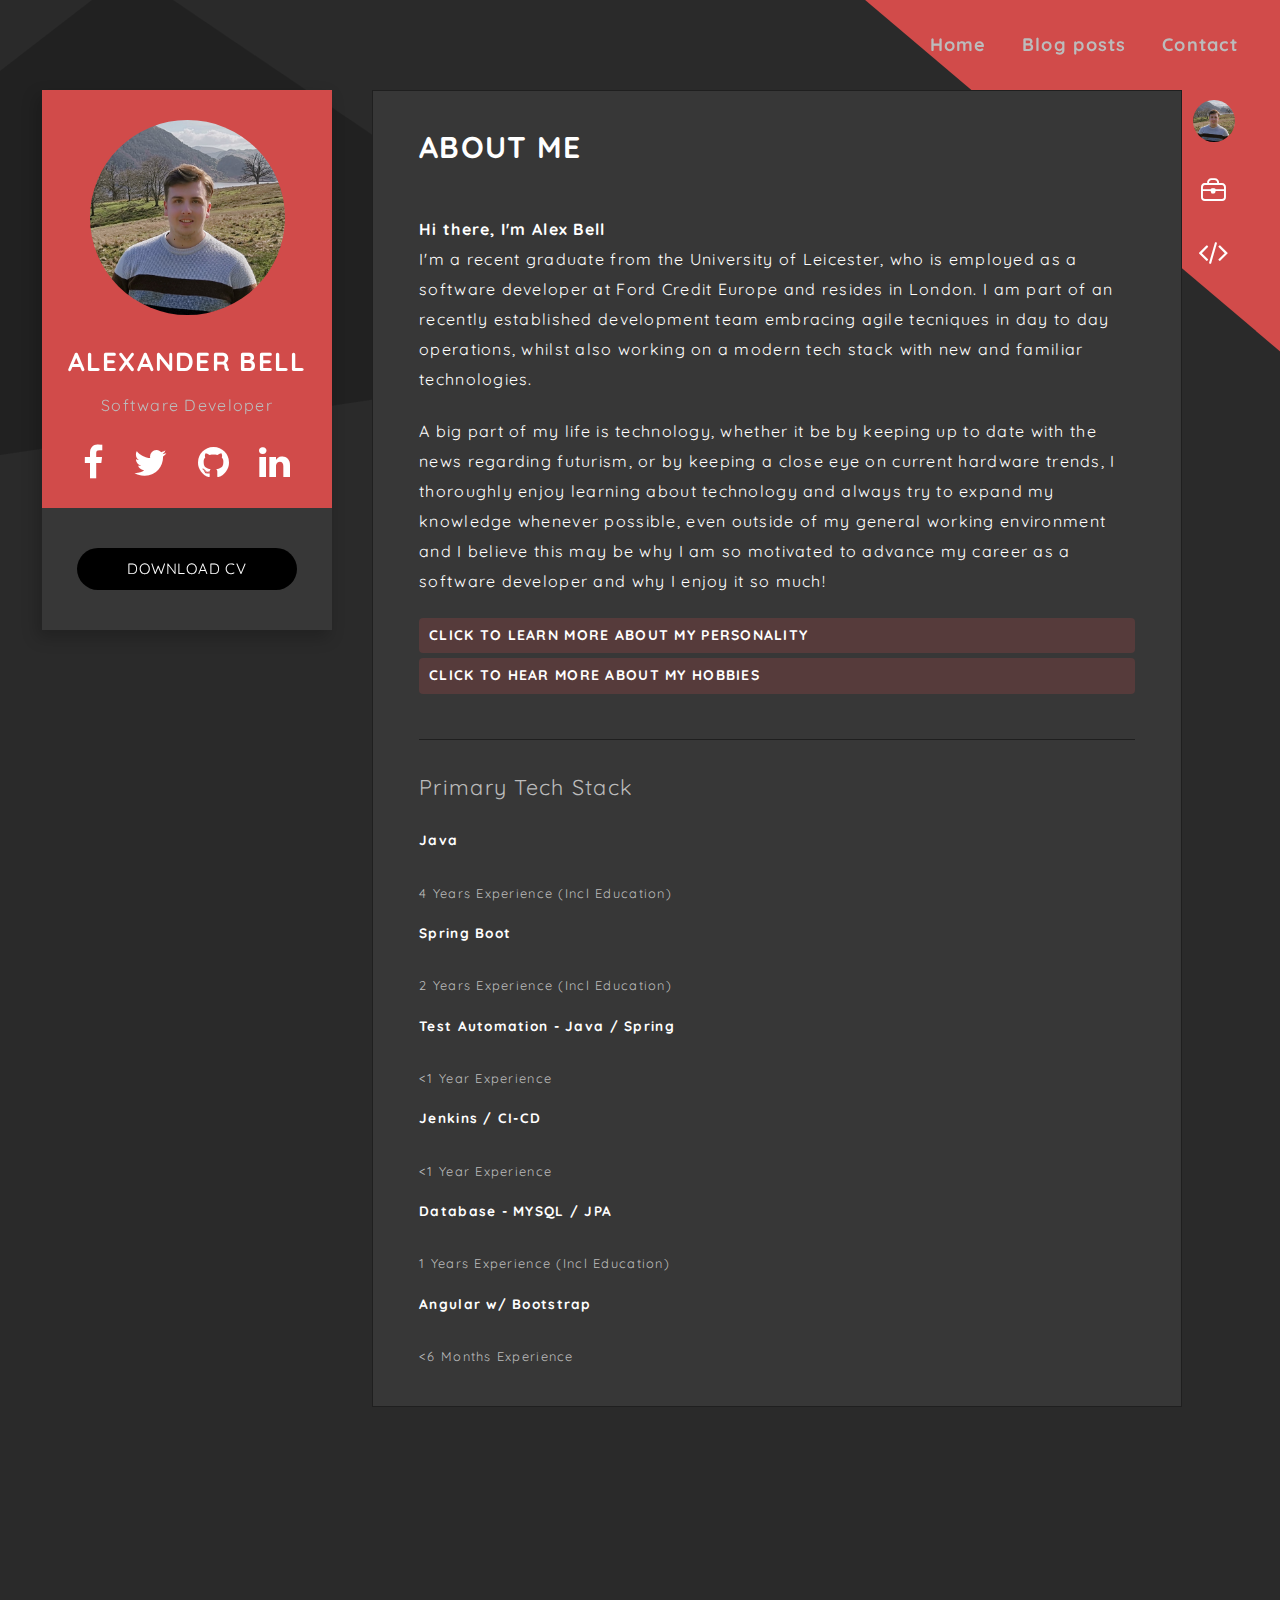
==== index.html @ cc4b026c "Initial" ====
<!DOCTYPE html>
<html lang="en" class="crt crt-side-box-on crt-nav-on crt-nav-type2 crt-main-nav-on crt-sidebar-on crt-layers-1">
<head>
    <meta charset="utf-8">
    <meta http-equiv="X-UA-Compatible" content="IE=edge">
    <meta name="viewport" content="width=device-width, initial-scale=1">

    <title>Alexander Bell Dev</title>
    <meta name="description" content="">

    <link rel="apple-touch-icon" href="apple-touch-icon.png">
    <link rel="shortcut icon" href="favicon.ico">

    <!-- Google Fonts -->
    <link href="https://fonts.googleapis.com/css?family=Pacifico" rel="stylesheet">
    <link href="https://fonts.googleapis.com/css?family=Quicksand:400,700" rel="stylesheet">

    <!-- Icon Fonts -->
    <link href="assets/fonts/icomoon/style.css" rel="stylesheet">

    <!-- Styles -->
    <link href="assets/css/plugins.min.css" rel="stylesheet">
    <link href="assets/css/style.min.css" rel="stylesheet">

    <!-- Modernizer -->
    <script type="text/javascript" src="assets/js/vendor/modernizr-3.3.1.min.js"></script>
</head>

<body class="">
<div class="crt-wrapper">
<header id="crt-header">
    <div class="crt-head-inner crt-container">
        <div class="crt-container-sm">
            <div class="crt-head-row">
                <div id="crt-head-col1" class="crt-head-col text-left">
                    <a id="crt-logo" class="crt-logo" href="index.html">
                   
                    </a>
                </div>

                <div id="crt-head-col2" class="crt-head-col text-right">
                    <div class="crt-nav-container crt-container hidden-sm hidden-xs">
                        <nav id="crt-main-nav">

                            <ul class="clear-list">
                                <li><a href="index.html">Home</a></li>
								   <li><a href="https://dev.to/alexanderbelldev">Blog posts</a></li>
                                <li><a href="contact.html">Contact</a></li>
                            </ul>
                        </nav>
                    </div>
                </div>

            
            </div>
        </div>
        <!-- .crt-head-inner -->
    </div>

    <nav id="crt-nav-sm" class="crt-nav hidden-lg hidden-md">
		<ul class="clear-list">
			<li>
				<a href="index.html#about" data-tooltip="Home"><img class="avatar avatar-42"
																src="assets/images/uploads/avatar/avatar-42x42.png"
																srcset="assets/images/uploads/avatar/avatar-84x84-2x.png 2x"
																alt=""></a>
			</li>
			<li>
				<a href="index.html#experience" data-tooltip="Experience">
					<span class="crt-icon crt-icon-experience"></span>
				</a>
			</li>
			<li>
				<a href="index.html#portfolio" data-tooltip="Portfolio">
					<span class="crt-icon crt-icon-portfolio"></span>
				</a>
			</li>
			<li>
				<a href="index.html#references" data-tooltip="References">
					<span class="crt-icon crt-icon-references"></span>
				</a>
			</li>
			<li>
				<a href="index.html#contact" data-tooltip="Contact">
					<span class="crt-icon crt-icon-contact"></span>
				</a>
			</li>
			<li>
				<a href="category.html" data-tooltip="Blog">
					<span class="crt-icon crt-icon-blog"></span>
				</a>
			</li>
		</ul>
    </nav>
    <!-- #crt-nav-sm -->
</header>
<!-- #crt-header -->

<div id="crt-container" class="crt-container">
<div id="crt-side-box-wrap" class="crt-sticky">
    <div id="crt-side-box">

        <div class="crt-side-box-item">

            <div class="crt-card bg-primary text-center">
                <div class="crt-card-avatar">
                    <img class="avatar avatar-195" src="assets/images/uploads/avatar/alex.jpg"
                         srcset="assets/images/uploads/avatar/avatar-390x390-2x.png 2x" width="150" height="150" alt="">
                </div>
                <div class="crt-card-info">
                    <h2 class="text-upper">Alexander Bell</h2>

                    <p class="text-muted">Software Developer</p>
                    <ul class="crt-social clear-list">
                        <li><a href="https://www.facebook.com/alex.bell.1466"><span class="crt-icon crt-icon-facebook"></span></a></li>
                        <li><a href="https://twitter.com/AlexBellDev"><span class="crt-icon crt-icon-twitter"></span></a></li>
                        <li><a href="https://github.com/AlexanderBellDev"><span class="crt-icon crt-icon-github"></span></a></li>
                        <li><a href="https://www.linkedin.com/in/alexanderbell1997/"><span class="crt-icon crt-icon-linkedin"></span></a></li>
                    </ul>
                </div>
            </div>
            <div class="crt-side-box-btn">
                <a class="btn btn-default btn-lg btn-block btn-thin btn-upper" href="#">Download CV</a>
            </div>
        </div>
        <!-- .crt-side-box-item -->

    </div>
    <!-- #crt-side-box -->
</div>
<!-- #crt-side-box-wrap -->
<div id="crt-nav-wrap" class="hidden-sm hidden-xs">
    <div id="crt-nav-inner">
        <div class="crt-nav-cont">
            <div id="crt-nav-scroll">
                <nav id="crt-nav" class="crt-nav">
                    <ul class="clear-list">
                        <li>
                            <a href="index.html" data-tooltip="Home"><img class="avatar avatar-42"
                                                                            src="assets/images/uploads/avatar/alex.jpg"
                                                                            srcset="assets/images/uploads/avatar/avatar-84x84-2x.png 2x"
                                                                            alt=""></a>
                        </li>
                        <li>
                            <a href="index.html#experience" data-tooltip="Experience">
								<span class="crt-icon crt-icon-experience"></span>
							</a>
                        </li>
                        <li>
                            <a href="index.html#Technologies" data-tooltip="Technologies">
								<span class="crt-icon crt-icon-code"></span>
							</a>
                        </li>
                     
                    </ul>
                </nav>
            </div>

            <div id="crt-nav-tools" class="hidden">
                <span class="crt-icon crt-icon-dots-three-horizontal"></span>

                <button id="crt-nav-arrow" class="clear-btn">
                    <span class="crt-icon crt-icon-chevron-thin-down"></span>
                </button>
            </div>
        </div>
        <div class="crt-nav-btm"></div>
    </div>
</div>
<!-- .crt-nav-wrap -->

<div class="crt-container-sm">
		<div id="about" class="crt-paper-layers crt-animate">
            <div class="crt-paper clearfix">
                <div class="crt-paper-cont paper-padd clear-mrg">

                    <section class="section brd-btm padd-box">
                        <div class="row">
                            <div class="col-sm-12">
                                <h2 class="title-lg text-upper">About Me</h2>

                                <div class="text-box">
                                    <p><b>Hi there, I'm Alex Bell</b><br>
                                       I'm a recent graduate from the University of Leicester, who is employed as a software developer at Ford Credit Europe and resides in London. I am part of an recently established development team embracing agile tecniques in day to day operations, whilst also working on a modern tech stack with new and familiar technologies.</p>
									<p>A big part of my life is technology, whether it be by keeping up to date with the news regarding futurism, or by keeping a close eye on current hardware trends, I thoroughly enjoy learning about technology and always try to expand my knowledge whenever possible, even outside of my general working environment and I believe this may be why I am so motivated to advance my career as a software developer and why I enjoy it so much!</b></p>
							
							<ul class="accordion">
    <li>
        <h3 class="accordion-header">Click to learn more about my personality</h3>
        <div class="accordion-content">
          <p>Personality wise, I have been described as confident and well-spoken within interviews I have undertaken. I am also very hard working and tend to work well under pressure. I have no problem either working alone or with a group as I can be independent however I can also be a key member in a group situation as I am able to lead or follow and work collaboratively to arrive at the best solution which delivers the most value.</p>
        </div>
    </li>
								    <li>
        <h3 class="accordion-header">Click to hear more about my hobbies</h3>
        <div class="accordion-content">
			<p>Within my general day to day life I have a few hobbies that I have undertaken and particularly enjoyed these include both joining my universities rowing squad and the tae kwon do club. I am also an active person who goes to the gym regularly and enjoys being outdoors and trying new sports and activities such as kayaking which I tried out on the fjords of norway and found to be great fun!</p> 
			In addition to technology I am also captivated by travelling and exploring some unique and interesting countries. I have luckily been fortunate enough to explore some countries that greatly interest me such as Norway and Australia and have also visited a wide range of different countries such as South Africa. By travelling and exploring these fantastic locations around the globe I believe my cultural appreciation has improved and that I am now very open to visiting new locations and meeting with new people as my confidence has improved greatly.</div>
    </li>
</ul>

                                </div>
                            </div>
                        </div>
                        <!-- .row -->

                        <div class="row">
                            <div class="col-sm-9">
                                <!--div class="crt-share-box clearfix">
                                    <button id="btn-share" class="btn btn-share btn-upper"><span
                                            class="crt-icon crt-icon-share-alt"></span>Share
                                    </button>
                                    <script type="text/javascript"
                                            src="//s7.addthis.com/js/300/addthis_widget.js#pubid=ra-5821a6c28931dc81"></script>
                                    <div class="addthis_inline_share_toolbox"></div>
                                </div>
                                <!-- .crt-share -->
                            </div>
                            <div class="col-sm-3 text-right">
                              
                            </div>
                        </div>
                        <!-- .row -->
                    </section>
                    <!-- .section -->

                    <section class="section padd-box">
                        <div class="row"> <!-- .col-sm-6 -->

                            <div class="col-sm-6 clear-mrg">
                              <h2 class="title-thin text-muted">Primary Tech Stack</h2>
                              <div class="progress-bullets crt-animate" role="progressbar" aria-valuenow="10" aria-valuemin="0"
                                     aria-valuemax="10">
                                    <strong class="progress-title">Java</strong>
                        <span class="progress-bar">
                            <span class="bullet fill"></span>
                            <span class="bullet fill"></span>
                            <span class="bullet fill"></span>
                            <span class="bullet fill"></span>
                            <span class="bullet fill"></span>
                            <span class="bullet fill"></span>
                            <span class="bullet fill"></span>
                            <span class="bullet"></span>
                            <span class="bullet"></span>
                            <span class="bullet"></span>
                        </span>
                                     <br>
                                    <span class="progress-text text-muted">4 Years Experience (Incl Education)</span>
                                </div>
								
								 <div class="progress-bullets crt-animate" role="progressbar" aria-valuenow="10" aria-valuemin="0"
                                     aria-valuemax="10">
                                    <strong class="progress-title">Spring Boot</strong>
                        <span class="progress-bar">
                            <span class="bullet fill"></span>
                            <span class="bullet fill"></span>
                            <span class="bullet fill"></span>
                            <span class="bullet fill"></span>
                            <span class="bullet fill"></span>
                            <span class="bullet fill"></span>
                            <span class="bullet fill"></span>
                            <span class="bullet"></span>
                            <span class="bullet"></span>
                            <span class="bullet"></span>
                        </span>
                                  <br>
                                    <span class="progress-text text-muted">2 Years Experience (Incl Education)</span>
                                </div>
						         <div class="progress-bullets crt-animate" role="progressbar" aria-valuenow="10" aria-valuemin="0"
                                     aria-valuemax="10">
                                    <strong class="progress-title">Test Automation - Java / Spring</strong>
                        <span class="progress-bar">
                            <span class="bullet fill"></span>
                            <span class="bullet fill"></span>
                            <span class="bullet fill"></span>
                            <span class="bullet fill"></span>
                            <span class="bullet fill"></span>
                             <span class="bullet"></span>
                            <span class="bullet"></span>
                             <span class="bullet"></span>
                            <span class="bullet"></span>
                            <span class="bullet"></span>
                        </span><br>
                                    <span class="progress-text text-muted"><1 Year Experience</span>
                                </div>
 

                                <div class="progress-bullets crt-animate" role="progressbar" aria-valuenow="7" aria-valuemin="0"
                                     aria-valuemax="10">
                                    <strong class="progress-title">Jenkins / CI-CD</strong>
                        <span class="progress-bar">
                            <span class="bullet fill"></span>
                            <span class="bullet fill"></span>
                            <span class="bullet fill"></span>
                            <span class="bullet fill"></span>
                            <span class="bullet fill"></span>
                            <span class="bullet"></span>
                            <span class="bullet"></span>
                            <span class="bullet"></span>
                            <span class="bullet"></span>
                            <span class="bullet"></span>
                        </span>
                                    <br>
                                    <span class="progress-text text-muted"><1 Year Experience</span>
                                </div>
								
								 <div class="progress-bullets crt-animate" role="progressbar" aria-valuenow="7" aria-valuemin="0"
                                     aria-valuemax="10">
                                    <strong class="progress-title">Database - MYSQL / JPA</strong>
                        <span class="progress-bar">
                            <span class="bullet fill"></span>
                            <span class="bullet fill"></span>
                            <span class="bullet fill"></span>
                            <span class="bullet fill"></span>
                            <span class="bullet"></span>
                            <span class="bullet"></span>
                            <span class="bullet"></span>
                            <span class="bullet"></span>
                            <span class="bullet"></span>
                            <span class="bullet"></span>
                        </span>
                                   <br>
                                    <span class="progress-text text-muted">1 Years Experience (Incl Education)</span>
                                </div>
								
									 <div class="progress-bullets crt-animate" role="progressbar" aria-valuenow="7" aria-valuemin="0"
                                     aria-valuemax="10">
                                    <strong class="progress-title">Angular w/ Bootstrap</strong>
                        <span class="progress-bar">
                            <span class="bullet fill"></span>
                            <span class="bullet fill"></span>
                            <span class="bullet"></span>
                            <span class="bullet"></span>
                            <span class="bullet"></span>
                            <span class="bullet"></span>
                            <span class="bullet"></span>
                            <span class="bullet"></span>
                            <span class="bullet"></span>
                            <span class="bullet"></span>
                        </span>  <br>
                                    <span class="progress-text text-muted"><6 Months Experience</span>
                                </div>
								
                            </div>
                            <!-- .col-sm-6 -->
                        </div>
                        <!-- .row -->
                    </section>
                    <!-- .section -->

                </div>
                <!-- .crt-paper-cont -->
            </div>
            <!-- .crt-paper -->
        </div>
        <!-- .crt-paper-layers -->

        <div id="experience" class="crt-paper-layers crt-animate">
            <div class="crt-paper clearfix">
                <div class="crt-paper-cont paper-padd clear-mrg">

                    <section class="section padd-box">
                      <h2 class="title-lg text-upper">experience</h2>
                      <div class="education">

                            <div class="education-box">
                              <time class="education-date" datetime="2014-01T2016-03"> Sep <strong class="text-upper">2018</strong> - Current </time>
                              <h3>Software Developer</h3>
                                <div class="education-logo">
                                    <img src="assets/images/uploads/experience/ford-logo1.png" width="140px"alt="">
                                </div>
                                <span class="education-company">Ford Credit Europe</span>
                                <p>Your brand is the core of your marketing,
                                    the central theme around your products and services.
                                    Your brand is not your Logo or your Company Name
                                </p>
                            </div>
                            <!-- .education-box -->

                            <div class="education-box">
                              <time class="education-date" datetime="2014-01T2016-03"> Sep <strong class="text-upper">2015</strong> - Jun <strong>2018</strong> </time>
                              <h3>Computing BSc</h3>
                              <div class="education-logo">
                                    <img src="assets/images/uploads/experience/university-leicester.png" width="50px" alt="">
                                </div>
                              <span class="education-company">University of Leicester</span>
                              <p>
                                 High Second Class Degree w/ First Class Disertation.
                              </p>
								
								<ul class="accordion">
									
    <li>
        <h3 class="accordion-header">Click to see notable university grades</h3>
        <div class="accordion-content"><ul class="styled-ul">
				<h2>Year 1:</h2>
    <li> CO1008 Requirements Engineering and Professional Practice - 71% </li>
			   <li> CO1097 Internet Computing - 70% </li>
			 <li> CO1098 Information Management - 92% </li>
				<h2>Year 2:</h2>
			 <li> CO2001 User Interfaces and HCI - 67% </li>
				 <li> CO2002 Financial & Business Computing - 71% </li>
				 <li> CO2012 Software Project Management % Professionalism - 65% </li>
				 <li> CO2015 Software Engineering Project - 84% </li>
				 <li> CO2017 Operating Systems, Networks and Distributed Systems - 75% </li>
				<h2>Year 3:</h2>
				 <li> CO3016 Computing Project (Dissertation) - 72% </li>
			 <li> CO3093 Big Data & Predictive Analysis - 62% </li>
			 <li> CO3098 Web Technologies - 76% </li>
			 <li> CO3105 Advanced C++ Programming - 60% </li>
			
</ul></div>
    </li>
								
</ul>
								
                            </div>
                            <!-- .education-box -->                            <!-- .education-box -->

                        </div>
                        <!-- .education -->
                    </section>
                    <!-- .section -->

                </div>
                <!-- .crt-paper-cont -->
            </div>
            <!-- .crt-paper -->
        </div>
        <!-- .crt-paper-layers -->

        <!-- .crt-paper-layers -->

        <div id="Technologies" class="crt-paper-layers crt-animate">
            <div class="crt-paper clearfix">
              <div class="crt-paper-cont paper-padd clear-mrg">

            <section class="section brd-btm padd-box">
                            <h2 class="title-lg text-upper">Technologies Explained</h2>
					<h3>Introduction</h3>
					<p>My journey into the dark arts of computing started at a young age when I discovered computers and their vast capabilities. I was hooked and progressed through various languages and operating systems as I progressed through school and sixth form using home and school computers until the present day where I program competently on Linux and Microsoft Windows and have dabbled with Android and various new frameworks as they have appeared throughout the years.</p>
                  </section>
				  
				         <section class="section brd-btm padd-box">
				           <h3>Java / Spring </h3>
				           <p>Java is my language of preference and I have several years of experience especially the last 2 at university where I used Java in many projects and became comfortable with many of its advanced features such as multithreading and concurrency, networking using Java sockets and GUI using JavaFX.

I have also become adept at the Spring MVC framework and have used it for Java based web applications particularly during my Year 2 group programming project. Here we created an app to allow creators to publish their online learning courses for customers to review buy and consume (Think Udemy). Where Spring security and Hibernate (Database management) were salient features which helped speed up the development process while proving a solid development model for user collaboration.</p>

                  </section>
				    <section class="section brd-btm padd-box">
					<h3>Database / ORM</h3>
					<p>A Level computing introduced me to relational databases and I am adept at SQL and can use MySQL to manipulate databases and perform complicated queries to extract data sets. I have recently been using a ORM variant with hibernate which has allowed me to use Java objects (POJO) to manipulate SQL databases with no direct SQL commands being needed.</p>

                  </section>
				  
				  <section class="section brd-btm padd-box">
					<h3>Jenkins / CI</h3>
					<p>Placeholder.</p>

                  </section>
				  
				  		  <section class="section brd-btm padd-box">
					<h3>Test Automation</h3>
					<p>Placeholder</p>

                  </section>
				  
				  	    <section class="section brd-btm padd-box">
					<h3>Other</h3>
					<p>I am currently improving my C++ skills in advance of a module in my final year at university which requires an advanced understanding of the language. I feel I am progressing well and find the similarities with Java helpful. I have written several apps to practice various aspects of the language such as object-oriented design and networking.
<br>
						<br>
My skills are not limited to the “backroom” of computing. I also enjoy the “customer facing” aspects and use HTML 5 with CSS. I have built a lot of web pages to facilitate back-end systems and am currently learning bootstrap for device responsive formatting of web pages, which is vital for modern applications as personal devices take over from desktop and laptop access to the Internet.
<br>
						<br>
Visual Basic.Net (VB.Net) is another of my core competencies. It was my primary programming language at A Level and I was involved in a substantial project to make a remote server monitoring system using VB and PHP of which I was awarded a high grade and it was a great entry path to university programming.
<br>
						<br>
I am also interested in many aspects of computer use from “Big Data” and its statistical analysis for use in artificial intelligence (AI) systems (I shall be studying a module to learn about this next year); to real-time control; robotics; pattern recognition algorithms; intuitive user interfaces; etc. I also keep up with developments regarding this such as via reading futurism.com daily.</p>

                  </section>
                  <!-- .section -->

                <!-- .section -->

                </div>
                <!-- .crt-paper-cont -->
            </div>
            <!-- .crt-paper -->
        </div>
        <!-- .crt-paper-layers -->

   
            <!-- .crt-paper -->
        </div>
        <!-- .crt-paper-layers -->

</div>
<!-- .crt-container-sm -->
</div>
<!-- .crt-container -->

<div id="crt-sidebar">
    <button id="crt-sidebar-close" class="btn btn-icon btn-light btn-shade">
        <span class="crt-icon crt-icon-close"></span>
    </button>

    
    <!-- #crt-sidebar-inner -->
</div>
<!-- #crt-sidebar -->
<footer id="crt-footer" class="crt-container-lg">
    <div class="crt-container">
        <div class="crt-container-sm clear-mrg text-center">
          <p>&nbsp;</p>
        </div>
    </div>
    <!-- .crt-container -->
</footer>
<!-- #crt-footer -->

<svg id="crt-bg-shape-1" class="hidden-sm hidden-xs" height="519" width="758">
    <polygon class="pol" points="0,455,693,352,173,0,92,0,0,71"/>
</svg>

<svg id="crt-bg-shape-2" class="hidden-sm hidden-xs" height="536" width="633">
    <polygon points="0,0,633,0,633,536"/>
</svg>
</div>
<!-- .crt-wrapper -->

<!-- Scripts -->
<script type="text/javascript" src="https://ajax.googleapis.com/ajax/libs/jquery/1.12.4/jquery.min.js"></script>
<script>window.jQuery || document.write('<script src="assets/js/vendor/jquery-1.12.4.min.js"><\/script>')</script>
<script type="text/javascript" src="https://maps.googleapis.com/maps/api/js"></script>

<script type="text/javascript" src="assets/js/plugins.min.js"></script>
<script type="text/javascript" src="assets/js/theme.min.js"></script>
</body>
</html>
---- assets/fonts/icomoon/style.css ----
@font-face {
  font-family: 'icomoon';
  src:
    url('fonts/icomoon.ttf?8dntj0') format('truetype'),
    url('fonts/icomoon.woff?8dntj0') format('woff'),
    url('fonts/icomoon.svg?8dntj0#icomoon') format('svg');
  font-weight: normal;
  font-style: normal;
}

.crt-icon {
  /* use !important to prevent issues with browser extensions that change fonts */
  font-family: 'icomoon' !important;
  speak: none;
  font-style: normal;
  font-weight: normal;
  font-variant: normal;
  text-transform: none;
  line-height: 1;

  /* Better Font Rendering =========== */
  -webkit-font-smoothing: antialiased;
  -moz-osx-font-smoothing: grayscale;
}

.crt-icon-arrow-flat-left:before {
  content: "\e90d";
}
.crt-icon-arrow-flat-right:before {
  content: "\e90e";
}
.crt-icon-quote:before {
  content: "\e90a";
}
.crt-icon-side-bar-icon:before {
  content: "\e900";
}
.crt-icon-references:before {
  content: "\e901";
}
.crt-icon-portfolio:before {
  content: "\e902";
}
.crt-icon-experience:before {
  content: "\e903";
}
.crt-icon-contact:before {
  content: "\e904";
}
.crt-icon-blog:before {
  content: "\e905";
}
.crt-icon-arrow-page-up:before {
  content: "\e906";
}
.crt-icon-about:before {
  content: "\e907";
}
.crt-icon-chevron-thin-right:before {
  content: "\e90b";
}
.crt-icon-chevron-thin-left:before {
  content: "\e90c";
}
.crt-icon-chevron-thin-down:before {
  content: "\e908";
}
.crt-icon-dots-three-horizontal:before {
  content: "\e909";
}
.crt-icon-asterisk:before {
  content: "\f069";
}
.crt-icon-plus:before {
  content: "\f067";
}
.crt-icon-question:before {
  content: "\f128";
}
.crt-icon-minus:before {
  content: "\f068";
}
.crt-icon-glass:before {
  content: "\f000";
}
.crt-icon-music:before {
  content: "\f001";
}
.crt-icon-search:before {
  content: "\f002";
}
.crt-icon-envelope-o:before {
  content: "\f003";
}
.crt-icon-heart:before {
  content: "\f004";
}
.crt-icon-star:before {
  content: "\f005";
}
.crt-icon-star-o:before {
  content: "\f006";
}
.crt-icon-user:before {
  content: "\f007";
}
.crt-icon-film:before {
  content: "\f008";
}
.crt-icon-th-large:before {
  content: "\f009";
}
.crt-icon-th:before {
  content: "\f00a";
}
.crt-icon-th-list:before {
  content: "\f00b";
}
.crt-icon-check:before {
  content: "\f00c";
}
.crt-icon-close:before {
  content: "\f00d";
}
.crt-icon-search-plus:before {
  content: "\f00e";
}
.crt-icon-search-minus:before {
  content: "\f010";
}
.crt-icon-power-off:before {
  content: "\f011";
}
.crt-icon-signal:before {
  content: "\f012";
}
.crt-icon-gear:before {
  content: "\f013";
}
.crt-icon-trash-o:before {
  content: "\f014";
}
.crt-icon-home:before {
  content: "\f015";
}
.crt-icon-file-o:before {
  content: "\f016";
}
.crt-icon-clock-o:before {
  content: "\f017";
}
.crt-icon-road:before {
  content: "\f018";
}
.crt-icon-download:before {
  content: "\f019";
}
.crt-icon-arrow-circle-o-down:before {
  content: "\f01a";
}
.crt-icon-arrow-circle-o-up:before {
  content: "\f01b";
}
.crt-icon-inbox:before {
  content: "\f01c";
}
.crt-icon-play-circle-o:before {
  content: "\f01d";
}
.crt-icon-repeat:before {
  content: "\f01e";
}
.crt-icon-refresh:before {
  content: "\f021";
}
.crt-icon-list-alt:before {
  content: "\f022";
}
.crt-icon-lock:before {
  content: "\f023";
}
.crt-icon-flag:before {
  content: "\f024";
}
.crt-icon-headphones:before {
  content: "\f025";
}
.crt-icon-volume-off:before {
  content: "\f026";
}
.crt-icon-volume-down:before {
  content: "\f027";
}
.crt-icon-volume-up:before {
  content: "\f028";
}
.crt-icon-qrcode:before {
  content: "\f029";
}
.crt-icon-barcode:before {
  content: "\f02a";
}
.crt-icon-tag:before {
  content: "\f02b";
}
.crt-icon-tags:before {
  content: "\f02c";
}
.crt-icon-book:before {
  content: "\f02d";
}
.crt-icon-bookmark:before {
  content: "\f02e";
}
.crt-icon-print:before {
  content: "\f02f";
}
.crt-icon-camera:before {
  content: "\f030";
}
.crt-icon-font:before {
  content: "\f031";
}
.crt-icon-bold:before {
  content: "\f032";
}
.crt-icon-italic:before {
  content: "\f033";
}
.crt-icon-text-height:before {
  content: "\f034";
}
.crt-icon-text-width:before {
  content: "\f035";
}
.crt-icon-align-left:before {
  content: "\f036";
}
.crt-icon-align-center:before {
  content: "\f037";
}
.crt-icon-align-right:before {
  content: "\f038";
}
.crt-icon-align-justify:before {
  content: "\f039";
}
.crt-icon-list:before {
  content: "\f03a";
}
.crt-icon-dedent:before {
  content: "\f03b";
}
.crt-icon-outdent:before {
  content: "\f03b";
}
.crt-icon-indent:before {
  content: "\f03c";
}
.crt-icon-video-camera:before {
  content: "\f03d";
}
.crt-icon-image:before {
  content: "\f03e";
}
.crt-icon-pencil:before {
  content: "\f040";
}
.crt-icon-map-marker:before {
  content: "\f041";
}
.crt-icon-adjust:before {
  content: "\f042";
}
.crt-icon-tint:before {
  content: "\f043";
}
.crt-icon-edit:before {
  content: "\f044";
}
.crt-icon-share-square-o:before {
  content: "\f045";
}
.crt-icon-check-square-o:before {
  content: "\f046";
}
.crt-icon-arrows:before {
  content: "\f047";
}
.crt-icon-step-backward:before {
  content: "\f048";
}
.crt-icon-fast-backward:before {
  content: "\f049";
}
.crt-icon-backward:before {
  content: "\f04a";
}
.crt-icon-play:before {
  content: "\f04b";
}
.crt-icon-pause:before {
  content: "\f04c";
}
.crt-icon-stop:before {
  content: "\f04d";
}
.crt-icon-forward:before {
  content: "\f04e";
}
.crt-icon-fast-forward:before {
  content: "\f050";
}
.crt-icon-step-forward:before {
  content: "\f051";
}
.crt-icon-eject:before {
  content: "\f052";
}
.crt-icon-chevron-left:before {
  content: "\f053";
}
.crt-icon-chevron-right:before {
  content: "\f054";
}
.crt-icon-plus-circle:before {
  content: "\f055";
}
.crt-icon-minus-circle:before {
  content: "\f056";
}
.crt-icon-times-circle:before {
  content: "\f057";
}
.crt-icon-check-circle:before {
  content: "\f058";
}
.crt-icon-question-circle:before {
  content: "\f059";
}
.crt-icon-info-circle:before {
  content: "\f05a";
}
.crt-icon-crosshairs:before {
  content: "\f05b";
}
.crt-icon-times-circle-o:before {
  content: "\f05c";
}
.crt-icon-check-circle-o:before {
  content: "\f05d";
}
.crt-icon-ban:before {
  content: "\f05e";
}
.crt-icon-arrow-left:before {
  content: "\f060";
}
.crt-icon-arrow-right:before {
  content: "\f061";
}
.crt-icon-arrow-up:before {
  content: "\f062";
}
.crt-icon-arrow-down:before {
  content: "\f063";
}
.crt-icon-mail-forward:before {
  content: "\f064";
}
.crt-icon-expand:before {
  content: "\f065";
}
.crt-icon-compress:before {
  content: "\f066";
}
.crt-icon-exclamation-circle:before {
  content: "\f06a";
}
.crt-icon-gift:before {
  content: "\f06b";
}
.crt-icon-leaf:before {
  content: "\f06c";
}
.crt-icon-fire:before {
  content: "\f06d";
}
.crt-icon-eye:before {
  content: "\f06e";
}
.crt-icon-eye-slash:before {
  content: "\f070";
}
.crt-icon-warning:before {
  content: "\f071";
}
.crt-icon-plane:before {
  content: "\f072";
}
.crt-icon-calendar:before {
  content: "\f073";
}
.crt-icon-random:before {
  content: "\f074";
}
.crt-icon-comment:before {
  content: "\f075";
}
.crt-icon-magnet:before {
  content: "\f076";
}
.crt-icon-chevron-up:before {
  content: "\f077";
}
.crt-icon-chevron-down:before {
  content: "\f078";
}
.crt-icon-retweet:before {
  content: "\f079";
}
.crt-icon-shopping-cart:before {
  content: "\f07a";
}
.crt-icon-folder:before {
  content: "\f07b";
}
.crt-icon-folder-open:before {
  content: "\f07c";
}
.crt-icon-arrows-v:before {
  content: "\f07d";
}
.crt-icon-arrows-h:before {
  content: "\f07e";
}
.crt-icon-bar-chart:before {
  content: "\f080";
}
.crt-icon-twitter-square:before {
  content: "\f081";
}
.crt-icon-facebook-square:before {
  content: "\f082";
}
.crt-icon-camera-retro:before {
  content: "\f083";
}
.crt-icon-key:before {
  content: "\f084";
}
.crt-icon-cogs:before {
  content: "\f085";
}
.crt-icon-comments:before {
  content: "\f086";
}
.crt-icon-thumbs-o-up:before {
  content: "\f087";
}
.crt-icon-thumbs-o-down:before {
  content: "\f088";
}
.crt-icon-star-half:before {
  content: "\f089";
}
.crt-icon-heart-o:before {
  content: "\f08a";
}
.crt-icon-sign-out:before {
  content: "\f08b";
}
.crt-icon-linkedin-square:before {
  content: "\f08c";
}
.crt-icon-thumb-tack:before {
  content: "\f08d";
}
.crt-icon-external-link:before {
  content: "\f08e";
}
.crt-icon-sign-in:before {
  content: "\f090";
}
.crt-icon-trophy:before {
  content: "\f091";
}
.crt-icon-github-square:before {
  content: "\f092";
}
.crt-icon-upload:before {
  content: "\f093";
}
.crt-icon-lemon-o:before {
  content: "\f094";
}
.crt-icon-phone:before {
  content: "\f095";
}
.crt-icon-square-o:before {
  content: "\f096";
}
.crt-icon-bookmark-o:before {
  content: "\f097";
}
.crt-icon-phone-square:before {
  content: "\f098";
}
.crt-icon-twitter:before {
  content: "\f099";
}
.crt-icon-facebook:before {
  content: "\f09a";
}
.crt-icon-github:before {
  content: "\f09b";
}
.crt-icon-unlock:before {
  content: "\f09c";
}
.crt-icon-credit-card:before {
  content: "\f09d";
}
.crt-icon-feed:before {
  content: "\f09e";
}
.crt-icon-rss:before {
  content: "\f09e";
}
.crt-icon-hdd-o:before {
  content: "\f0a0";
}
.crt-icon-bullhorn:before {
  content: "\f0a1";
}
.crt-icon-bell-o:before {
  content: "\f0a2";
}
.crt-icon-certificate:before {
  content: "\f0a3";
}
.crt-icon-hand-o-right:before {
  content: "\f0a4";
}
.crt-icon-hand-o-left:before {
  content: "\f0a5";
}
.crt-icon-hand-o-up:before {
  content: "\f0a6";
}
.crt-icon-hand-o-down:before {
  content: "\f0a7";
}
.crt-icon-arrow-circle-left:before {
  content: "\f0a8";
}
.crt-icon-arrow-circle-right:before {
  content: "\f0a9";
}
.crt-icon-arrow-circle-up:before {
  content: "\f0aa";
}
.crt-icon-arrow-circle-down:before {
  content: "\f0ab";
}
.crt-icon-globe:before {
  content: "\f0ac";
}
.crt-icon-wrench:before {
  content: "\f0ad";
}
.crt-icon-tasks:before {
  content: "\f0ae";
}
.crt-icon-filter:before {
  content: "\f0b0";
}
.crt-icon-briefcase:before {
  content: "\f0b1";
}
.crt-icon-arrows-alt:before {
  content: "\f0b2";
}
.crt-icon-group:before {
  content: "\f0c0";
}
.crt-icon-chain:before {
  content: "\f0c1";
}
.crt-icon-cloud:before {
  content: "\f0c2";
}
.crt-icon-flask:before {
  content: "\f0c3";
}
.crt-icon-cut:before {
  content: "\f0c4";
}
.crt-icon-copy:before {
  content: "\f0c5";
}
.crt-icon-paperclip:before {
  content: "\f0c6";
}
.crt-icon-save:before {
  content: "\f0c7";
}
.crt-icon-square:before {
  content: "\f0c8";
}
.crt-icon-bars:before {
  content: "\f0c9";
}
.crt-icon-list-ul:before {
  content: "\f0ca";
}
.crt-icon-list-ol:before {
  content: "\f0cb";
}
.crt-icon-strikethrough:before {
  content: "\f0cc";
}
.crt-icon-underline:before {
  content: "\f0cd";
}
.crt-icon-table:before {
  content: "\f0ce";
}
.crt-icon-magic:before {
  content: "\f0d0";
}
.crt-icon-truck:before {
  content: "\f0d1";
}
.crt-icon-pinterest:before {
  content: "\f0d2";
}
.crt-icon-pinterest-square:before {
  content: "\f0d3";
}
.crt-icon-google-plus-square:before {
  content: "\f0d4";
}
.crt-icon-google-plus:before {
  content: "\f0d5";
}
.crt-icon-money:before {
  content: "\f0d6";
}
.crt-icon-caret-down:before {
  content: "\f0d7";
}
.crt-icon-caret-up:before {
  content: "\f0d8";
}
.crt-icon-caret-left:before {
  content: "\f0d9";
}
.crt-icon-caret-right:before {
  content: "\f0da";
}
.crt-icon-columns:before {
  content: "\f0db";
}
.crt-icon-sort:before {
  content: "\f0dc";
}
.crt-icon-sort-down:before {
  content: "\f0dd";
}
.crt-icon-sort-asc:before {
  content: "\f0de";
}
.crt-icon-sort-up:before {
  content: "\f0de";
}
.crt-icon-envelope:before {
  content: "\f0e0";
}
.crt-icon-linkedin:before {
  content: "\f0e1";
}
.crt-icon-rotate-left:before {
  content: "\f0e2";
}
.crt-icon-gavel:before {
  content: "\f0e3";
}
.crt-icon-dashboard:before {
  content: "\f0e4";
}
.crt-icon-comment-o:before {
  content: "\f0e5";
}
.crt-icon-comments-o:before {
  content: "\f0e6";
}
.crt-icon-flash:before {
  content: "\f0e7";
}
.crt-icon-sitemap:before {
  content: "\f0e8";
}
.crt-icon-umbrella:before {
  content: "\f0e9";
}
.crt-icon-clipboard:before {
  content: "\f0ea";
}
.crt-icon-paste:before {
  content: "\f0ea";
}
.crt-icon-lightbulb-o:before {
  content: "\f0eb";
}
.crt-icon-exchange:before {
  content: "\f0ec";
}
.crt-icon-cloud-download:before {
  content: "\f0ed";
}
.crt-icon-cloud-upload:before {
  content: "\f0ee";
}
.crt-icon-user-md:before {
  content: "\f0f0";
}
.crt-icon-stethoscope:before {
  content: "\f0f1";
}
.crt-icon-suitcase:before {
  content: "\f0f2";
}
.crt-icon-bell:before {
  content: "\f0f3";
}
.crt-icon-coffee:before {
  content: "\f0f4";
}
.crt-icon-cutlery:before {
  content: "\f0f5";
}
.crt-icon-file-text-o:before {
  content: "\f0f6";
}
.crt-icon-building-o:before {
  content: "\f0f7";
}
.crt-icon-hospital-o:before {
  content: "\f0f8";
}
.crt-icon-ambulance:before {
  content: "\f0f9";
}
.crt-icon-medkit:before {
  content: "\f0fa";
}
.crt-icon-fighter-jet:before {
  content: "\f0fb";
}
.crt-icon-beer:before {
  content: "\f0fc";
}
.crt-icon-h-square:before {
  content: "\f0fd";
}
.crt-icon-plus-square:before {
  content: "\f0fe";
}
.crt-icon-angle-double-left:before {
  content: "\f100";
}
.crt-icon-angle-double-right:before {
  content: "\f101";
}
.crt-icon-angle-double-up:before {
  content: "\f102";
}
.crt-icon-angle-double-down:before {
  content: "\f103";
}
.crt-icon-angle-left:before {
  content: "\f104";
}
.crt-icon-angle-right:before {
  content: "\f105";
}
.crt-icon-angle-up:before {
  content: "\f106";
}
.crt-icon-angle-down:before {
  content: "\f107";
}
.crt-icon-desktop:before {
  content: "\f108";
}
.crt-icon-laptop:before {
  content: "\f109";
}
.crt-icon-tablet:before {
  content: "\f10a";
}
.crt-icon-mobile:before {
  content: "\f10b";
}
.crt-icon-mobile-phone:before {
  content: "\f10b";
}
.crt-icon-circle-o:before {
  content: "\f10c";
}
.crt-icon-quote-left:before {
  content: "\f10d";
}
.crt-icon-quote-right:before {
  content: "\f10e";
}
.crt-icon-spinner:before {
  content: "\f110";
}
.crt-icon-circle:before {
  content: "\f111";
}
.crt-icon-mail-reply:before {
  content: "\f112";
}
.crt-icon-reply:before {
  content: "\f112";
}
.crt-icon-github-alt:before {
  content: "\f113";
}
.crt-icon-folder-o:before {
  content: "\f114";
}
.crt-icon-folder-open-o:before {
  content: "\f115";
}
.crt-icon-smile-o:before {
  content: "\f118";
}
.crt-icon-frown-o:before {
  content: "\f119";
}
.crt-icon-meh-o:before {
  content: "\f11a";
}
.crt-icon-gamepad:before {
  content: "\f11b";
}
.crt-icon-keyboard-o:before {
  content: "\f11c";
}
.crt-icon-flag-o:before {
  content: "\f11d";
}
.crt-icon-flag-checkered:before {
  content: "\f11e";
}
.crt-icon-terminal:before {
  content: "\f120";
}
.crt-icon-code:before {
  content: "\f121";
}
.crt-icon-mail-reply-all:before {
  content: "\f122";
}
.crt-icon-star-half-empty:before {
  content: "\f123";
}
.crt-icon-location-arrow:before {
  content: "\f124";
}
.crt-icon-crop:before {
  content: "\f125";
}
.crt-icon-code-fork:before {
  content: "\f126";
}
.crt-icon-chain-broken:before {
  content: "\f127";
}
.crt-icon-info:before {
  content: "\f129";
}
.crt-icon-exclamation:before {
  content: "\f12a";
}
.crt-icon-superscript:before {
  content: "\f12b";
}
.crt-icon-subscript:before {
  content: "\f12c";
}
.crt-icon-eraser:before {
  content: "\f12d";
}
.crt-icon-puzzle-piece:before {
  content: "\f12e";
}
.crt-icon-microphone:before {
  content: "\f130";
}
.crt-icon-microphone-slash:before {
  content: "\f131";
}
.crt-icon-shield:before {
  content: "\f132";
}
.crt-icon-calendar-o:before {
  content: "\f133";
}
.crt-icon-fire-extinguisher:before {
  content: "\f134";
}
.crt-icon-rocket:before {
  content: "\f135";
}
.crt-icon-maxcdn:before {
  content: "\f136";
}
.crt-icon-chevron-circle-left:before {
  content: "\f137";
}
.crt-icon-chevron-circle-right:before {
  content: "\f138";
}
.crt-icon-chevron-circle-up:before {
  content: "\f139";
}
.crt-icon-chevron-circle-down:before {
  content: "\f13a";
}
.crt-icon-html5:before {
  content: "\f13b";
}
.crt-icon-css3:before {
  content: "\f13c";
}
.crt-icon-anchor:before {
  content: "\f13d";
}
.crt-icon-unlock-alt:before {
  content: "\f13e";
}
.crt-icon-bullseye:before {
  content: "\f140";
}
.crt-icon-ellipsis-h:before {
  content: "\f141";
}
.crt-icon-ellipsis-v:before {
  content: "\f142";
}
.crt-icon-rss-square:before {
  content: "\f143";
}
.crt-icon-play-circle:before {
  content: "\f144";
}
.crt-icon-ticket:before {
  content: "\f145";
}
.crt-icon-minus-square:before {
  content: "\f146";
}
.crt-icon-minus-square-o:before {
  content: "\f147";
}
.crt-icon-level-up:before {
  content: "\f148";
}
.crt-icon-level-down:before {
  content: "\f149";
}
.crt-icon-check-square:before {
  content: "\f14a";
}
.crt-icon-pencil-square:before {
  content: "\f14b";
}
.crt-icon-external-link-square:before {
  content: "\f14c";
}
.crt-icon-share-square:before {
  content: "\f14d";
}
.crt-icon-compass:before {
  content: "\f14e";
}
.crt-icon-caret-square-o-down:before {
  content: "\f150";
}
.crt-icon-toggle-down:before {
  content: "\f150";
}
.crt-icon-caret-square-o-up:before {
  content: "\f151";
}
.crt-icon-caret-square-o-right:before {
  content: "\f152";
}
.crt-icon-euro:before {
  content: "\f153";
}
.crt-icon-gbp:before {
  content: "\f154";
}
.crt-icon-dollar:before {
  content: "\f155";
}
.crt-icon-rupee:before {
  content: "\f156";
}
.crt-icon-cny:before {
  content: "\f157";
}
.crt-icon-rouble:before {
  content: "\f158";
}
.crt-icon-rub:before {
  content: "\f158";
}
.crt-icon-ruble:before {
  content: "\f158";
}
.crt-icon-won:before {
  content: "\f159";
}
.crt-icon-bitcoin:before {
  content: "\f15a";
}
.crt-icon-btc:before {
  content: "\f15a";
}
.crt-icon-file:before {
  content: "\f15b";
}
.crt-icon-file-text:before {
  content: "\f15c";
}
.crt-icon-sort-alpha-asc:before {
  content: "\f15d";
}
.crt-icon-sort-alpha-desc:before {
  content: "\f15e";
}
.crt-icon-sort-amount-asc:before {
  content: "\f160";
}
.crt-icon-sort-amount-desc:before {
  content: "\f161";
}
.crt-icon-sort-numeric-asc:before {
  content: "\f162";
}
.crt-icon-sort-numeric-desc:before {
  content: "\f163";
}
.crt-icon-thumbs-up:before {
  content: "\f164";
}
.crt-icon-thumbs-down:before {
  content: "\f165";
}
.crt-icon-youtube-square:before {
  content: "\f166";
}
.crt-icon-youtube:before {
  content: "\f167";
}
.crt-icon-xing:before {
  content: "\f168";
}
.crt-icon-xing-square:before {
  content: "\f169";
}
.crt-icon-youtube-play:before {
  content: "\f16a";
}
.crt-icon-dropbox:before {
  content: "\f16b";
}
.crt-icon-stack-overflow:before {
  content: "\f16c";
}
.crt-icon-instagram:before {
  content: "\f16d";
}
.crt-icon-flickr:before {
  content: "\f16e";
}
.crt-icon-adn:before {
  content: "\f170";
}
.crt-icon-bitbucket:before {
  content: "\f171";
}
.crt-icon-bitbucket-square:before {
  content: "\f172";
}
.crt-icon-tumblr:before {
  content: "\f173";
}
.crt-icon-tumblr-square:before {
  content: "\f174";
}
.crt-icon-long-arrow-down:before {
  content: "\f175";
}
.crt-icon-long-arrow-up:before {
  content: "\f176";
}
.crt-icon-long-arrow-left:before {
  content: "\f177";
}
.crt-icon-long-arrow-right:before {
  content: "\f178";
}
.crt-icon-apple:before {
  content: "\f179";
}
.crt-icon-windows:before {
  content: "\f17a";
}
.crt-icon-android:before {
  content: "\f17b";
}
.crt-icon-linux:before {
  content: "\f17c";
}
.crt-icon-dribbble:before {
  content: "\f17d";
}
.crt-icon-skype:before {
  content: "\f17e";
}
.crt-icon-foursquare:before {
  content: "\f180";
}
.crt-icon-trello:before {
  content: "\f181";
}
.crt-icon-female:before {
  content: "\f182";
}
.crt-icon-male:before {
  content: "\f183";
}
.crt-icon-gratipay:before {
  content: "\f184";
}
.crt-icon-sun-o:before {
  content: "\f185";
}
.crt-icon-moon-o:before {
  content: "\f186";
}
.crt-icon-archive:before {
  content: "\f187";
}
.crt-icon-bug:before {
  content: "\f188";
}
.crt-icon-vk:before {
  content: "\f189";
}
.crt-icon-weibo:before {
  content: "\f18a";
}
.crt-icon-renren:before {
  content: "\f18b";
}
.crt-icon-pagelines:before {
  content: "\f18c";
}
.crt-icon-stack-exchange:before {
  content: "\f18d";
}
.crt-icon-arrow-circle-o-right:before {
  content: "\f18e";
}
.crt-icon-arrow-circle-o-left:before {
  content: "\f190";
}
.crt-icon-toggle-left:before {
  content: "\f191";
}
.crt-icon-dot-circle-o:before {
  content: "\f192";
}
.crt-icon-wheelchair:before {
  content: "\f193";
}
.crt-icon-vimeo-square:before {
  content: "\f194";
}
.crt-icon-try:before {
  content: "\f195";
}
.crt-icon-plus-square-o:before {
  content: "\f196";
}
.crt-icon-space-shuttle:before {
  content: "\f197";
}
.crt-icon-slack:before {
  content: "\f198";
}
.crt-icon-envelope-square:before {
  content: "\f199";
}
.crt-icon-wordpress:before {
  content: "\f19a";
}
.crt-icon-openid:before {
  content: "\f19b";
}
.crt-icon-bank:before {
  content: "\f19c";
}
.crt-icon-graduation-cap:before {
  content: "\f19d";
}
.crt-icon-yahoo:before {
  content: "\f19e";
}
.crt-icon-google:before {
  content: "\f1a0";
}
.crt-icon-reddit:before {
  content: "\f1a1";
}
.crt-icon-reddit-square:before {
  content: "\f1a2";
}
.crt-icon-stumbleupon-circle:before {
  content: "\f1a3";
}
.crt-icon-stumbleupon:before {
  content: "\f1a4";
}
.crt-icon-delicious:before {
  content: "\f1a5";
}
.crt-icon-digg:before {
  content: "\f1a6";
}
.crt-icon-pied-piper-pp:before {
  content: "\f1a7";
}
.crt-icon-pied-piper-alt:before {
  content: "\f1a8";
}
.crt-icon-drupal:before {
  content: "\f1a9";
}
.crt-icon-joomla:before {
  content: "\f1aa";
}
.crt-icon-language:before {
  content: "\f1ab";
}
.crt-icon-fax:before {
  content: "\f1ac";
}
.crt-icon-building:before {
  content: "\f1ad";
}
.crt-icon-child:before {
  content: "\f1ae";
}
.crt-icon-paw:before {
  content: "\f1b0";
}
.crt-icon-spoon:before {
  content: "\f1b1";
}
.crt-icon-cube:before {
  content: "\f1b2";
}
.crt-icon-cubes:before {
  content: "\f1b3";
}
.crt-icon-behance:before {
  content: "\f1b4";
}
.crt-icon-behance-square:before {
  content: "\f1b5";
}
.crt-icon-steam:before {
  content: "\f1b6";
}
.crt-icon-steam-square:before {
  content: "\f1b7";
}
.crt-icon-recycle:before {
  content: "\f1b8";
}
.crt-icon-automobile:before {
  content: "\f1b9";
}
.crt-icon-car:before {
  content: "\f1b9";
}
.crt-icon-cab:before {
  content: "\f1ba";
}
.crt-icon-tree:before {
  content: "\f1bb";
}
.crt-icon-spotify:before {
  content: "\f1bc";
}
.crt-icon-deviantart:before {
  content: "\f1bd";
}
.crt-icon-soundcloud:before {
  content: "\f1be";
}
.crt-icon-database:before {
  content: "\f1c0";
}
.crt-icon-file-pdf-o:before {
  content: "\f1c1";
}
.crt-icon-file-word-o:before {
  content: "\f1c2";
}
.crt-icon-file-excel-o:before {
  content: "\f1c3";
}
.crt-icon-file-powerpoint-o:before {
  content: "\f1c4";
}
.crt-icon-file-image-o:before {
  content: "\f1c5";
}
.crt-icon-file-archive-o:before {
  content: "\f1c6";
}
.crt-icon-file-audio-o:before {
  content: "\f1c7";
}
.crt-icon-file-movie-o:before {
  content: "\f1c8";
}
.crt-icon-file-code-o:before {
  content: "\f1c9";
}
.crt-icon-vine:before {
  content: "\f1ca";
}
.crt-icon-codepen:before {
  content: "\f1cb";
}
.crt-icon-jsfiddle:before {
  content: "\f1cc";
}
.crt-icon-life-bouy:before {
  content: "\f1cd";
}
.crt-icon-circle-o-notch:before {
  content: "\f1ce";
}
.crt-icon-resistance:before {
  content: "\f1d0";
}
.crt-icon-empire:before {
  content: "\f1d1";
}
.crt-icon-git-square:before {
  content: "\f1d2";
}
.crt-icon-git:before {
  content: "\f1d3";
}
.crt-icon-hacker-news:before {
  content: "\f1d4";
}
.crt-icon-tencent-weibo:before {
  content: "\f1d5";
}
.crt-icon-qq:before {
  content: "\f1d6";
}
.crt-icon-wechat:before {
  content: "\f1d7";
}
.crt-icon-paper-plane:before {
  content: "\f1d8";
}
.crt-icon-paper-plane-o:before {
  content: "\f1d9";
}
.crt-icon-history:before {
  content: "\f1da";
}
.crt-icon-circle-thin:before {
  content: "\f1db";
}
.crt-icon-header:before {
  content: "\f1dc";
}
.crt-icon-paragraph:before {
  content: "\f1dd";
}
.crt-icon-sliders:before {
  content: "\f1de";
}
.crt-icon-share-alt:before {
  content: "\f1e0";
}
.crt-icon-share-alt-square:before {
  content: "\f1e1";
}
.crt-icon-bomb:before {
  content: "\f1e2";
}
.crt-icon-soccer-ball-o:before {
  content: "\f1e3";
}
.crt-icon-tty:before {
  content: "\f1e4";
}
.crt-icon-binoculars:before {
  content: "\f1e5";
}
.crt-icon-plug:before {
  content: "\f1e6";
}
.crt-icon-slideshare:before {
  content: "\f1e7";
}
.crt-icon-twitch:before {
  content: "\f1e8";
}
.crt-icon-yelp:before {
  content: "\f1e9";
}
.crt-icon-newspaper-o:before {
  content: "\f1ea";
}
.crt-icon-wifi:before {
  content: "\f1eb";
}
.crt-icon-calculator:before {
  content: "\f1ec";
}
.crt-icon-paypal:before {
  content: "\f1ed";
}
.crt-icon-google-wallet:before {
  content: "\f1ee";
}
.crt-icon-cc-visa:before {
  content: "\f1f0";
}
.crt-icon-cc-mastercard:before {
  content: "\f1f1";
}
.crt-icon-cc-discover:before {
  content: "\f1f2";
}
.crt-icon-cc-amex:before {
  content: "\f1f3";
}
.crt-icon-cc-paypal:before {
  content: "\f1f4";
}
.crt-icon-cc-stripe:before {
  content: "\f1f5";
}
.crt-icon-bell-slash:before {
  content: "\f1f6";
}
.crt-icon-bell-slash-o:before {
  content: "\f1f7";
}
.crt-icon-trash:before {
  content: "\f1f8";
}
.crt-icon-copyright:before {
  content: "\f1f9";
}
.crt-icon-at:before {
  content: "\f1fa";
}
.crt-icon-eyedropper:before {
  content: "\f1fb";
}
.crt-icon-paint-brush:before {
  content: "\f1fc";
}
.crt-icon-birthday-cake:before {
  content: "\f1fd";
}
.crt-icon-area-chart:before {
  content: "\f1fe";
}
.crt-icon-pie-chart:before {
  content: "\f200";
}
.crt-icon-line-chart:before {
  content: "\f201";
}
.crt-icon-lastfm:before {
  content: "\f202";
}
.crt-icon-lastfm-square:before {
  content: "\f203";
}
.crt-icon-toggle-off:before {
  content: "\f204";
}
.crt-icon-toggle-on:before {
  content: "\f205";
}
.crt-icon-bicycle:before {
  content: "\f206";
}
.crt-icon-bus:before {
  content: "\f207";
}
.crt-icon-ioxhost:before {
  content: "\f208";
}
.crt-icon-angellist:before {
  content: "\f209";
}
.crt-icon-cc:before {
  content: "\f20a";
}
.crt-icon-shekel:before {
  content: "\f20b";
}
.crt-icon-meanpath:before {
  content: "\f20c";
}
.crt-icon-buysellads:before {
  content: "\f20d";
}
.crt-icon-connectdevelop:before {
  content: "\f20e";
}
.crt-icon-dashcube:before {
  content: "\f210";
}
.crt-icon-forumbee:before {
  content: "\f211";
}
.crt-icon-leanpub:before {
  content: "\f212";
}
.crt-icon-sellsy:before {
  content: "\f213";
}
.crt-icon-shirtsinbulk:before {
  content: "\f214";
}
.crt-icon-simplybuilt:before {
  content: "\f215";
}
.crt-icon-skyatlas:before {
  content: "\f216";
}
.crt-icon-cart-plus:before {
  content: "\f217";
}
.crt-icon-cart-arrow-down:before {
  content: "\f218";
}
.crt-icon-diamond:before {
  content: "\f219";
}
.crt-icon-ship:before {
  content: "\f21a";
}
.crt-icon-user-secret:before {
  content: "\f21b";
}
.crt-icon-motorcycle:before {
  content: "\f21c";
}
.crt-icon-street-view:before {
  content: "\f21d";
}
.crt-icon-heartbeat:before {
  content: "\f21e";
}
.crt-icon-venus:before {
  content: "\f221";
}
.crt-icon-mars:before {
  content: "\f222";
}
.crt-icon-mercury:before {
  content: "\f223";
}
.crt-icon-intersex:before {
  content: "\f224";
}
.crt-icon-transgender-alt:before {
  content: "\f225";
}
.crt-icon-venus-double:before {
  content: "\f226";
}
.crt-icon-mars-double:before {
  content: "\f227";
}
.crt-icon-venus-mars:before {
  content: "\f228";
}
.crt-icon-mars-stroke:before {
  content: "\f229";
}
.crt-icon-mars-stroke-v:before {
  content: "\f22a";
}
.crt-icon-mars-stroke-h:before {
  content: "\f22b";
}
.crt-icon-neuter:before {
  content: "\f22c";
}
.crt-icon-genderless:before {
  content: "\f22d";
}
.crt-icon-facebook-official:before {
  content: "\f230";
}
.crt-icon-pinterest-p:before {
  content: "\f231";
}
.crt-icon-whatsapp:before {
  content: "\f232";
}
.crt-icon-server:before {
  content: "\f233";
}
.crt-icon-user-plus:before {
  content: "\f234";
}
.crt-icon-user-times:before {
  content: "\f235";
}
.crt-icon-bed:before {
  content: "\f236";
}
.crt-icon-hotel:before {
  content: "\f236";
}
.crt-icon-viacoin:before {
  content: "\f237";
}
.crt-icon-train:before {
  content: "\f238";
}
.crt-icon-subway:before {
  content: "\f239";
}
.crt-icon-medium:before {
  content: "\f23a";
}
.crt-icon-y-combinator:before {
  content: "\f23b";
}
.crt-icon-yc:before {
  content: "\f23b";
}
.crt-icon-optin-monster:before {
  content: "\f23c";
}
.crt-icon-opencart:before {
  content: "\f23d";
}
.crt-icon-expeditedssl:before {
  content: "\f23e";
}
.crt-icon-battery-full:before {
  content: "\f240";
}
.crt-icon-battery-three-quarters:before {
  content: "\f241";
}
.crt-icon-battery-half:before {
  content: "\f242";
}
.crt-icon-battery-quarter:before {
  content: "\f243";
}
.crt-icon-battery-empty:before {
  content: "\f244";
}
.crt-icon-mouse-pointer:before {
  content: "\f245";
}
.crt-icon-i-cursor:before {
  content: "\f246";
}
.crt-icon-object-group:before {
  content: "\f247";
}
.crt-icon-object-ungroup:before {
  content: "\f248";
}
.crt-icon-sticky-note:before {
  content: "\f249";
}
.crt-icon-sticky-note-o:before {
  content: "\f24a";
}
.crt-icon-cc-jcb:before {
  content: "\f24b";
}
.crt-icon-cc-diners-club:before {
  content: "\f24c";
}
.crt-icon-clone:before {
  content: "\f24d";
}
.crt-icon-balance-scale:before {
  content: "\f24e";
}
.crt-icon-hourglass-o:before {
  content: "\f250";
}
.crt-icon-hourglass-start:before {
  content: "\f251";
}
.crt-icon-hourglass-half:before {
  content: "\f252";
}
.crt-icon-hourglass-end:before {
  content: "\f253";
}
.crt-icon-hourglass:before {
  content: "\f254";
}
.crt-icon-hand-rock-o:before {
  content: "\f255";
}
.crt-icon-hand-stop-o:before {
  content: "\f256";
}
.crt-icon-hand-scissors-o:before {
  content: "\f257";
}
.crt-icon-hand-lizard-o:before {
  content: "\f258";
}
.crt-icon-hand-spock-o:before {
  content: "\f259";
}
.crt-icon-hand-pointer-o:before {
  content: "\f25a";
}
.crt-icon-hand-peace-o:before {
  content: "\f25b";
}
.crt-icon-trademark:before {
  content: "\f25c";
}
.crt-icon-registered:before {
  content: "\f25d";
}
.crt-icon-creative-commons:before {
  content: "\f25e";
}
.crt-icon-gg:before {
  content: "\f260";
}
.crt-icon-gg-circle:before {
  content: "\f261";
}
.crt-icon-tripadvisor:before {
  content: "\f262";
}
.crt-icon-odnoklassniki:before {
  content: "\f263";
}
.crt-icon-odnoklassniki-square:before {
  content: "\f264";
}
.crt-icon-get-pocket:before {
  content: "\f265";
}
.crt-icon-wikipedia-w:before {
  content: "\f266";
}
.crt-icon-safari:before {
  content: "\f267";
}
.crt-icon-chrome:before {
  content: "\f268";
}
.crt-icon-firefox:before {
  content: "\f269";
}
.crt-icon-opera:before {
  content: "\f26a";
}
.crt-icon-internet-explorer:before {
  content: "\f26b";
}
.crt-icon-television:before {
  content: "\f26c";
}
.crt-icon-contao:before {
  content: "\f26d";
}
.crt-icon-500px:before {
  content: "\f26e";
}
.crt-icon-amazon:before {
  content: "\f270";
}
.crt-icon-calendar-plus-o:before {
  content: "\f271";
}
.crt-icon-calendar-minus-o:before {
  content: "\f272";
}
.crt-icon-calendar-times-o:before {
  content: "\f273";
}
.crt-icon-calendar-check-o:before {
  content: "\f274";
}
.crt-icon-industry:before {
  content: "\f275";
}
.crt-icon-map-pin:before {
  content: "\f276";
}
.crt-icon-map-signs:before {
  content: "\f277";
}
.crt-icon-map-o:before {
  content: "\f278";
}
.crt-icon-map:before {
  content: "\f279";
}
.crt-icon-commenting:before {
  content: "\f27a";
}
.crt-icon-commenting-o:before {
  content: "\f27b";
}
.crt-icon-houzz:before {
  content: "\f27c";
}
.crt-icon-vimeo:before {
  content: "\f27d";
}
.crt-icon-black-tie:before {
  content: "\f27e";
}
.crt-icon-fonticons:before {
  content: "\f280";
}
.crt-icon-reddit-alien:before {
  content: "\f281";
}
.crt-icon-edge:before {
  content: "\f282";
}
.crt-icon-credit-card-alt:before {
  content: "\f283";
}
.crt-icon-codiepie:before {
  content: "\f284";
}
.crt-icon-modx:before {
  content: "\f285";
}
.crt-icon-fort-awesome:before {
  content: "\f286";
}
.crt-icon-usb:before {
  content: "\f287";
}
.crt-icon-product-hunt:before {
  content: "\f288";
}
.crt-icon-mixcloud:before {
  content: "\f289";
}
.crt-icon-scribd:before {
  content: "\f28a";
}
.crt-icon-pause-circle:before {
  content: "\f28b";
}
.crt-icon-pause-circle-o:before {
  content: "\f28c";
}
.crt-icon-stop-circle:before {
  content: "\f28d";
}
.crt-icon-stop-circle-o:before {
  content: "\f28e";
}
.crt-icon-shopping-bag:before {
  content: "\f290";
}
.crt-icon-shopping-basket:before {
  content: "\f291";
}
.crt-icon-hashtag:before {
  content: "\f292";
}
.crt-icon-bluetooth:before {
  content: "\f293";
}
.crt-icon-bluetooth-b:before {
  content: "\f294";
}
.crt-icon-percent:before {
  content: "\f295";
}
.crt-icon-gitlab:before {
  content: "\f296";
}
.crt-icon-wpbeginner:before {
  content: "\f297";
}
.crt-icon-wpforms:before {
  content: "\f298";
}
.crt-icon-envira:before {
  content: "\f299";
}
.crt-icon-universal-access:before {
  content: "\f29a";
}
.crt-icon-wheelchair-alt:before {
  content: "\f29b";
}
.crt-icon-question-circle-o:before {
  content: "\f29c";
}
.crt-icon-blind:before {
  content: "\f29d";
}
.crt-icon-audio-description:before {
  content: "\f29e";
}
.crt-icon-volume-control-phone:before {
  content: "\f2a0";
}
.crt-icon-braille:before {
  content: "\f2a1";
}
.crt-icon-assistive-listening-systems:before {
  content: "\f2a2";
}
.crt-icon-american-sign-language-interpreting:before {
  content: "\f2a3";
}
.crt-icon-deaf:before {
  content: "\f2a4";
}
.crt-icon-glide:before {
  content: "\f2a5";
}
.crt-icon-glide-g:before {
  content: "\f2a6";
}
.crt-icon-signing:before {
  content: "\f2a7";
}
.crt-icon-low-vision:before {
  content: "\f2a8";
}
.crt-icon-viadeo:before {
  content: "\f2a9";
}
.crt-icon-viadeo-square:before {
  content: "\f2aa";
}
.crt-icon-snapchat:before {
  content: "\f2ab";
}
.crt-icon-snapchat-ghost:before {
  content: "\f2ac";
}
.crt-icon-snapchat-square:before {
  content: "\f2ad";
}
.crt-icon-pied-piper:before {
  content: "\f2ae";
}
.crt-icon-first-order:before {
  content: "\f2b0";
}
.crt-icon-yoast:before {
  content: "\f2b1";
}
.crt-icon-themeisle:before {
  content: "\f2b2";
}
.crt-icon-google-plus-circle:before {
  content: "\f2b3";
}
.crt-icon-font-awesome:before {
  content: "\f2b4";
}
.crt-icon-handshake-o:before {
  content: "\f2b5";
}
.crt-icon-envelope-open:before {
  content: "\f2b6";
}
.crt-icon-envelope-open-o:before {
  content: "\f2b7";
}
.crt-icon-linode:before {
  content: "\f2b8";
}
.crt-icon-address-book:before {
  content: "\f2b9";
}
.crt-icon-address-book-o:before {
  content: "\f2ba";
}
.crt-icon-address-card:before {
  content: "\f2bb";
}
.crt-icon-address-card-o:before {
  content: "\f2bc";
}
.crt-icon-user-circle:before {
  content: "\f2bd";
}
.crt-icon-user-circle-o:before {
  content: "\f2be";
}
.crt-icon-user-o:before {
  content: "\f2c0";
}
.crt-icon-id-badge:before {
  content: "\f2c1";
}
.crt-icon-drivers-license:before {
  content: "\f2c2";
}
.crt-icon-drivers-license-o:before {
  content: "\f2c3";
}
.crt-icon-quora:before {
  content: "\f2c4";
}
.crt-icon-free-code-camp:before {
  content: "\f2c5";
}
.crt-icon-telegram:before {
  content: "\f2c6";
}
.crt-icon-thermometer:before {
  content: "\f2c7";
}
.crt-icon-thermometer-three-quarters:before {
  content: "\f2c8";
}
.crt-icon-thermometer-half:before {
  content: "\f2c9";
}
.crt-icon-thermometer-quarter:before {
  content: "\f2ca";
}
.crt-icon-thermometer-empty:before {
  content: "\f2cb";
}
.crt-icon-shower:before {
  content: "\f2cc";
}
.crt-icon-bath:before {
  content: "\f2cd";
}
.crt-icon-podcast:before {
  content: "\f2ce";
}
.crt-icon-window-maximize:before {
  content: "\f2d0";
}
.crt-icon-window-minimize:before {
  content: "\f2d1";
}
.crt-icon-window-restore:before {
  content: "\f2d2";
}
.crt-icon-window-close:before {
  content: "\f2d3";
}
.crt-icon-window-close-o:before {
  content: "\f2d4";
}
.crt-icon-bandcamp:before {
  content: "\f2d5";
}
.crt-icon-grav:before {
  content: "\f2d6";
}
.crt-icon-etsy:before {
  content: "\f2d7";
}
.crt-icon-imdb:before {
  content: "\f2d8";
}
.crt-icon-ravelry:before {
  content: "\f2d9";
}
.crt-icon-eercast:before {
  content: "\f2da";
}
.crt-icon-microchip:before {
  content: "\f2db";
}
.crt-icon-snowflake-o:before {
  content: "\f2dc";
}
.crt-icon-superpowers:before {
  content: "\f2dd";
}
.crt-icon-wpexplorer:before {
  content: "\f2de";
}
.crt-icon-meetup:before {
  content: "\f2e0";
}
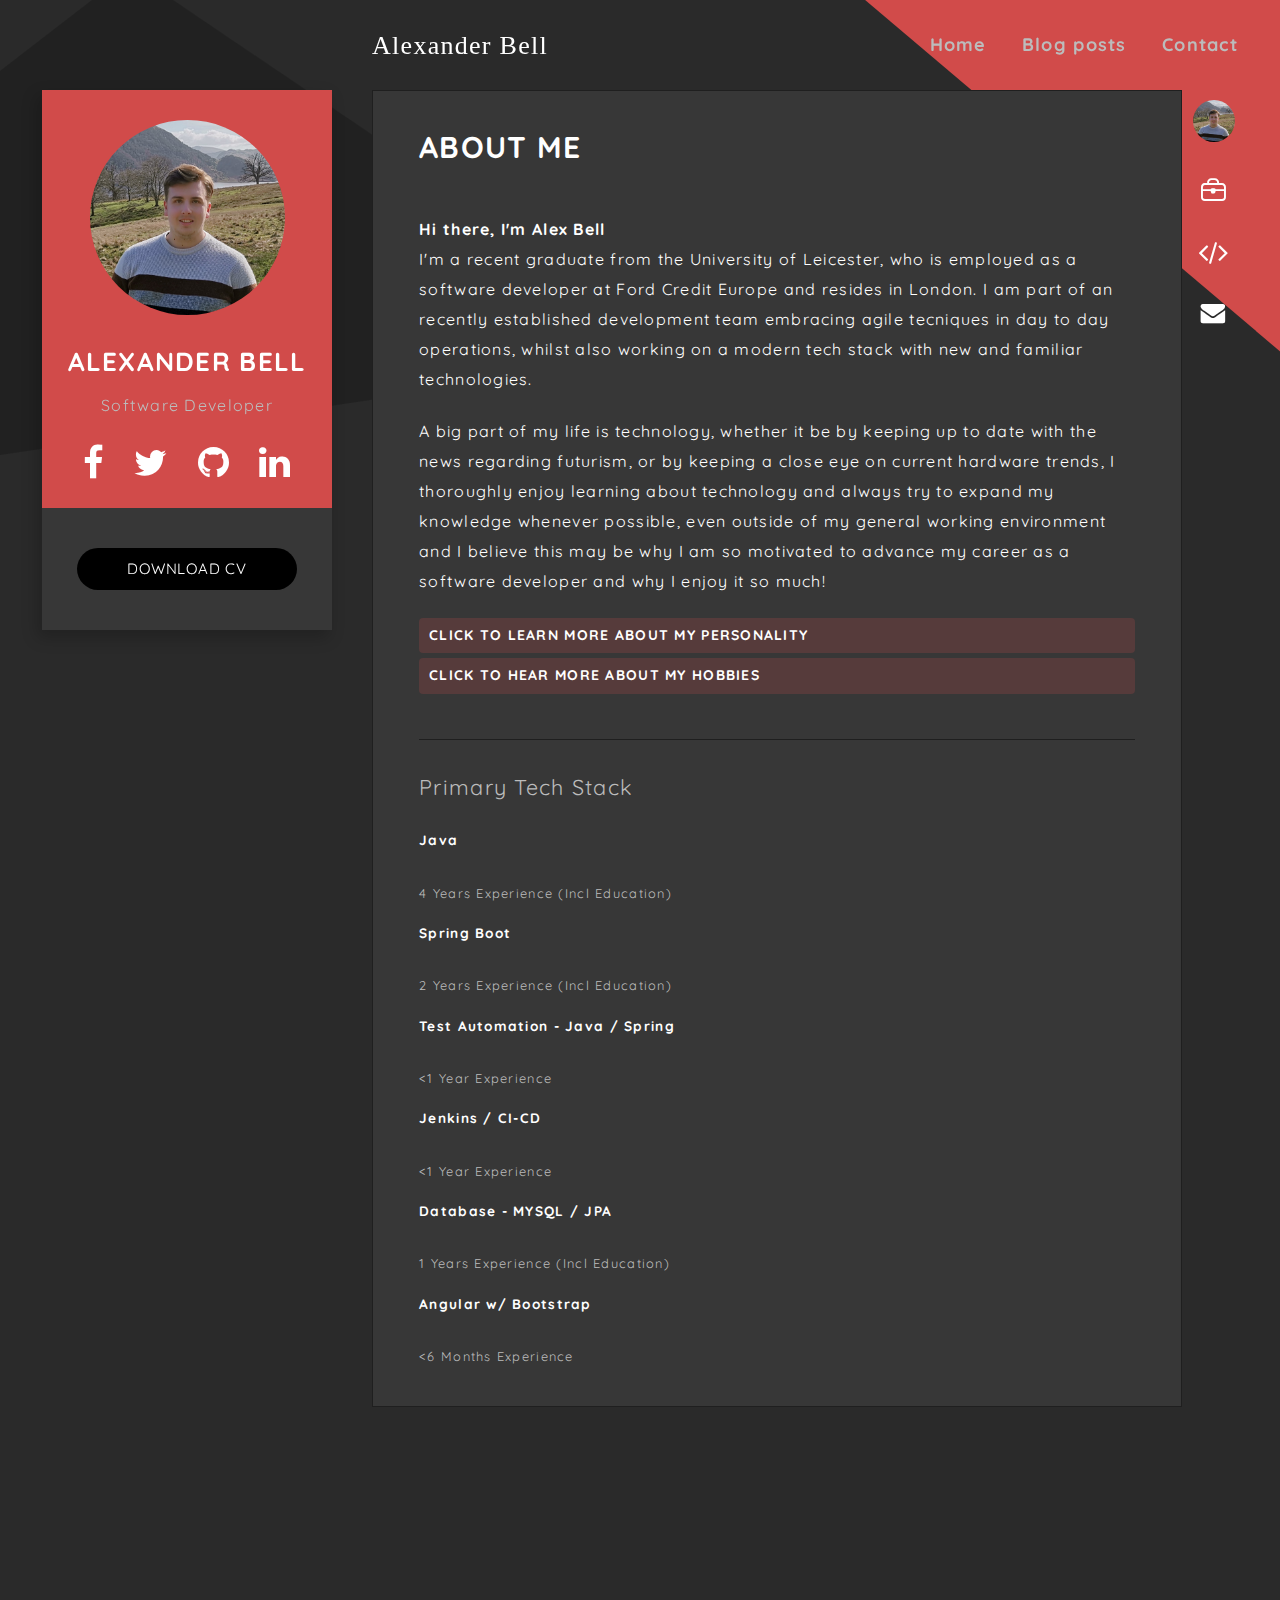
==== commit dd246281: "Changed navigation bar, removed contact page." ====
--- a/index.html
+++ b/index.html
@@ -32,11 +32,12 @@
     <div class="crt-head-inner crt-container">
         <div class="crt-container-sm">
             <div class="crt-head-row">
-                <div id="crt-head-col1" class="crt-head-col text-left">
+              <div id="crt-head-col1" class="crt-head-col text-left">
                     <a id="crt-logo" class="crt-logo" href="index.html">
-                   
+                       <span>Alexander Bell</span>
                     </a>
                 </div>
+		
 
                 <div id="crt-head-col2" class="crt-head-col text-right">
                     <div class="crt-nav-container crt-container hidden-sm hidden-xs">
@@ -45,7 +46,7 @@
                             <ul class="clear-list">
                                 <li><a href="index.html">Home</a></li>
 								   <li><a href="https://dev.to/alexanderbelldev">Blog posts</a></li>
-                                <li><a href="contact.html">Contact</a></li>
+                                <li><a href="index.html#Contact">Contact</a></li>
                             </ul>
                         </nav>
                     </div>
@@ -85,11 +86,6 @@
 					<span class="crt-icon crt-icon-contact"></span>
 				</a>
 			</li>
-			<li>
-				<a href="category.html" data-tooltip="Blog">
-					<span class="crt-icon crt-icon-blog"></span>
-				</a>
-			</li>
 		</ul>
     </nav>
     <!-- #crt-nav-sm -->
@@ -151,6 +147,11 @@
 								<span class="crt-icon crt-icon-code"></span>
 							</a>
                         </li>
+						  <li>
+                            <a href="index.html#Contact" data-tooltip="Contact Me">
+								<span class="crt-icon crt-icon-contact"></span>
+							</a>
+                        </li>
                      
                     </ul>
                 </nav>
@@ -433,7 +434,7 @@
 
         <div id="Technologies" class="crt-paper-layers crt-animate">
             <div class="crt-paper clearfix">
-              <div class="crt-paper-cont paper-padd clear-mrg">
+           
 
             <section class="section brd-btm padd-box">
                             <h2 class="title-lg text-upper">Technologies Explained</h2>
@@ -466,7 +467,7 @@
 
                   </section>
 				  
-				  	    <section class="section brd-btm padd-box">
+				  	    <section class="section padd-box">
 					<h3>Other</h3>
 					<p>I am currently improving my C++ skills in advance of a module in my final year at university which requires an advanced understanding of the language. I feel I am progressing well and find the similarities with Java helpful. I have written several apps to practice various aspects of the language such as object-oriented design and networking.
 <br>
@@ -484,11 +485,32 @@
 
                 <!-- .section -->
 
-                </div>
+               
                 <!-- .crt-paper-cont -->
             </div>
+			<div id="Contact" class="crt-paper-layers crt-animate">
+			<div class="crt-paper clearfix">
+              <div class="crt-paper-cont">
+			   
+            <section class="section	 padd-box">
+				  <h2 class="title-lg text-upper">Contact me!</h2>
+				<ul class="crt-social clear-list text-primary">
+                                   <li><a href="https://www.facebook.com/alex.bell.1466"><span class="crt-icon crt-icon-facebook"></span></a></li>
+                        <li><a href="https://twitter.com/AlexBellDev"><span class="crt-icon crt-icon-twitter"></span></a></li>
+                        <li><a href="https://github.com/AlexanderBellDev"><span class="crt-icon crt-icon-github"></span></a></li>
+                        <li><a href="https://www.linkedin.com/in/alexanderbell1997/"><span class="crt-icon crt-icon-linkedin"></span></a></li>
+                                </ul>
+                   <h3 class="title text-upper">Hi, I can be contacted via all of the means above. <br><br> Alternatively I can be reached via email:
+								Alex@Alexanderbell.dev <br><br> Thanks!</h3>
+</section>
+			
+
+                </div>
+                <!-- .crt-paper-cont -->
+            </div>
             <!-- .crt-paper -->
         </div>
+			</div>
         <!-- .crt-paper-layers -->
 
    
--- a/assets/css/style.min.css
+++ b/assets/css/style.min.css
@@ -1,2 +1,2 @@
-code,kbd{padding:2px 4px}article,aside,details,figcaption,figure,footer,header,hgroup,main,menu,nav,pre,section,summary{display:block}a,pre{word-wrap:break-word}.h1 a,.h2 a,.h3 a,.h4 a,.h5 a,.h6 a,a:hover,h1 a,h2 a,h3 a,h4 a,h5 a,h6 a,mark{text-decoration:none}address,dl,pre{margin-bottom:22px}dt,th{font-weight:700;text-transform:uppercase}.alignleft,.col-xxs-1,.col-xxs-10,.col-xxs-11,.col-xxs-12,.col-xxs-2,.col-xxs-3,.col-xxs-4,.col-xxs-5,.col-xxs-6,.col-xxs-7,.col-xxs-8,.col-xxs-9{float:left}.invisible,.tooltip:after{visibility:hidden}#crt-main-nav .sub-menu a,#crt-nav-sm,.btn,.crt-logo,.crt-tooltip,.education-date span,.tooltip:after{white-space:nowrap}#crt-main-nav ul,#crt-main-nav-sm ul,.accordion,.clear-list,.clients,.icon-list,.icon-list ol,.icon-list ul,.slick-dots,.styled-list,.styled-list ol,.styled-list ul,.styled-ol,.styled-ol ol,.styled-ul,.styled-ul ul,.togglebox,.widget ol,.widget ul{list-style:none}#crt-overlay,.slick-slider,a,button,input,select,textarea{-webkit-tap-highlight-color:transparent}html{-webkit-font-smoothing:antialiased;-webkit-text-size-adjust:100%;-ms-text-size-adjust:100%}body{font-size:16px;line-height:1.4em;letter-spacing:.08em;padding:0;margin:0}*,:after,:before{box-sizing:border-box}:focus{outline:0}::-moz-focus-inner{border:0}::-moz-selection{text-shadow:none}::selection{text-shadow:none}[hidden],template{display:none}a{color:inherit;cursor:pointer;text-decoration:underline;background-color:transparent;overflow-wrap:break-word;-ms-word-break:break-all;word-break:break-word;-ms-hyphens:auto;-webkit-hyphens:auto;hyphens:auto;transition:all .2s ease-out}.h1,.h2,.h3,.h4,.h5,.h6,h1,h2,h3,h4,h5,h6{font-weight:700;line-height:1.1;margin-bottom:22px}blockquote p:last-child,ol ol,ol ul,ul ol,ul ul{margin-bottom:0}.h1:first-child,.h2:first-child,.h3:first-child,.h4:first-child,.h5:first-child,.h6:first-child,h1:first-child,h2:first-child,h3:first-child,h4:first-child,h5:first-child,h6:first-child{margin-top:0}.h1,h1{font-size:30px;margin-top:44px}.h2,h2{font-size:24px;margin-top:39.6px}.h3,h3{font-size:20px;margin-top:30.8px}.h4,h4{font-size:18px;margin-top:26.4px}.h5,h5{font-size:14px;margin-top:24.2px}.h6,h6{font-size:12px;margin-top:26.4px}p{margin:0 0 22px}b,strong{font-weight:700}cite,dfn,em,i{font-style:italic}blockquote{font-size:2em;line-height:1.2em;padding:1.1em 1.9em;position:relative;border-width:1px;border-style:solid;border-radius:7px;width:100%;max-width:470px;margin:0 auto 22px}.wp-caption,audio,iframe,img,table,video{max-width:100%}blockquote cite{font-size:.433em;font-style:normal;line-height:1.2em;display:block;margin-top:22px}address,var{font-style:italic}blockquote.bg-primary{border-color:transparent}blockquote.quote-top{margin-top:1em}blockquote.quote-side:before,blockquote.quote-top:before{content:"\e90a";font-size:.7em;font-family:icomoon;line-height:2.7em;text-align:center;width:2.7em;height:2.7em;border-radius:50%;position:absolute;box-shadow:-.25em .25em 1em rgba(118,95,91,.3)}.styled-ul li,sub,sup{position:relative}blockquote.quote-top:before{top:-1.7em;left:50%;margin-left:-1.35em}blockquote.quote-side:before{top:2.3em;left:-1.2em}code,kbd,pre,samp,tt,var{font-size:1em;font-family:monospace,monospace}code{color:#c7254e;background-color:#f9f2f4;border-radius:4px}kbd{color:#fff;background-color:#333;border-radius:3px;box-shadow:inset 0 -1px 0 rgba(0,0,0,.25)}pre{color:#333;font-size:.9em;line-height:1.42857143;padding:10px;background-color:#f5f5f5;border:1px solid #ccc;border-radius:4px;overflow:auto;overflow-wrap:break-word;-ms-word-break:break-all;word-break:break-word;-ms-hyphens:auto;-webkit-hyphens:auto;hyphens:auto}abbr[data-original-title],abbr[title]{cursor:help;border-bottom:1px dotted #777}mark{color:inherit;padding:0 5px}del,s,strike{text-decoration:line-through}ins,u{text-decoration:underline}#crt-main-nav a,#crt-main-nav-sm a,.alert a,.btn,.crt-logo,.crt-nav a,.crt-social a,.pagination .page-numbers,.post-category-comment a,.post-footer-info a,.post-header-info a,.tabs .tabs-menu a,.widget_categories li a,.widget_recent_entries li>a{text-decoration:none}sub,sup{font-size:75%;line-height:0;vertical-align:baseline}sup{top:-.5em}sub{bottom:-.25em}small{font-size:85%}big{font-size:125%}dl,dt{font-size:.9em}hr{background:0 0;border-width:0 0 1px;border-style:solid;margin:22px 0}.dotted{border-style:dotted}.dashed{border-style:dashed}ol,ul{margin:0 0 22px;padding:0 0 0 1.6em}ul{list-style-type:disc}ol{list-style-type:decimal}dl{margin-top:22px}dt{letter-spacing:.01em}dd{margin:0 0 .563em}.clear-list{margin:0;padding:0}.styled-ul,.styled-ul ul{line-height:1.7em}.styled-ul ul{padding-left:1.1em;margin:.7em 0 .7em 1.2em}.styled-ul li:before{content:'';top:.85em;left:-1.1em;width:3px;height:3px;border-radius:50%;position:absolute;margin-top:-1.5px}.styled-ul>li:before{width:5px;height:5px;left:-1.6em;margin-top:-2.5px}.styled-ul>li>ul{font-size:.94em}.styled-ul>li>ul ul{font-size:.9em}.styled-ol{line-height:1.7em;counter-reset:my-badass-counter}.styled-ol li{position:relative}.styled-ol li:before{content:counter(my-badass-counter) ".";counter-increment:my-badass-counter;font-weight:700;display:inline;position:absolute;top:0;left:-1.6em}.styled-list{font-weight:700;line-height:2.4em}.styled-list li{position:relative}.styled-list li:before{content:"\f00c";font-family:icomoon;color:inherit;top:0;left:-1.6em;position:absolute}@media (min-width:768px){.styled-list{line-height:1.1em}.styled-list,.styled-list ol,.styled-list ul{padding-left:2.7em}.styled-list li{margin-bottom:1.16em}.styled-list li:before{left:-2.7em}.dl-horizontal dt{float:left;width:100px;overflow:hidden;clear:left;text-overflow:ellipsis;white-space:nowrap}.dl-horizontal dd{margin-left:112px}}.icon-list{line-height:1.1em;padding-left:0}.icon-list li{position:relative;padding:.35em 0 .35em 2.5em;margin-bottom:.9em}.icon-list .crt-icon{position:absolute;left:0;top:0;font-size:1.7em}.icon-list-col3:after{display:block;clear:both}@media (min-width:480px) and (max-width:767px){.icon-list-col3 li{width:50%;float:left}.icon-list-col3 li:nth-child(2n+1){clear:left}}@media (min-width:768px){.icon-list-col3 li{width:33.33%;float:left}.icon-list-col3 li:nth-child(3n+1){clear:left}}#crt-footer,.clearfix:after,.pf-grid:after,.post-category-comment,.row:after,.slick-track:after,.widget{clear:both}table{width:100%;border-spacing:0;border-collapse:collapse;margin-bottom:22px}caption,td,th{text-align:left}td,th{padding:20px 8px;vertical-align:top;border-bottom:1px solid transparent}table>thead>tr>th{font-size:.8em;line-height:1.1;padding-top:0;padding-bottom:8px}.table-fixed{table-layout:fixed}@media (max-width:767px){.table-responsive,.table-responsive tbody,.table-responsive td,.table-responsive th,.table-responsive thead,.table-responsive tr{display:block}.table-responsive thead tr{position:absolute;top:-9999px;left:-9999px}.table-responsive tbody tr{margin-bottom:22px}.table-responsive tbody td,.table-responsive tbody th{position:relative;padding:.5em 0 .5em 50%}.table-responsive tbody td:before,.table-responsive tbody th:before{content:attr(data-title);position:absolute;top:.5em;left:0;width:45%;white-space:nowrap}}audio,canvas,progress,video{display:inline-block;vertical-align:baseline}.valign-cell,img{vertical-align:middle}img{border:0;height:auto;display:inline-block}figure{margin:0}svg:not(:root){overflow:hidden}audio:not([controls]){display:none;height:0}button,input,optgroup,select,textarea{color:inherit;font:inherit;margin:0}button{overflow:visible}button,select{text-transform:none}.btn-upper,.ref-author strong,.search-title,.text-upper,.widget-title,.widget_posts_entries li h3{text-transform:uppercase}button,html input[type=button],input[type=reset],input[type=submit]{-webkit-appearance:button;cursor:pointer}button[disabled],html input[disabled]{cursor:default}button::-moz-focus-inner,input::-moz-focus-inner{border:0;padding:0}input{line-height:normal}input[type=checkbox],input[type=radio]{box-sizing:border-box;padding:0}input[type=number]::-webkit-inner-spin-button,input[type=number]::-webkit-outer-spin-button{height:auto}input[type=search]::-webkit-search-cancel-button,input[type=search]::-webkit-search-decoration{-webkit-appearance:none}fieldset{border:1px solid #2a2a2a;margin:0 2px;padding:.35em .625em .75em}legend{border:0;padding:0}textarea{overflow:auto;resize:vertical}optgroup{font-weight:700}.form-group{margin-bottom:15px}.form-item,input[type=url],input[type=tel],input[type=time],input[type=text],input[type=email],input[type=number],input[type=search],input[type=password],input[type=week],input[type=date],input[type=datetime],input[type=datetime-local],input[type=month],select,textarea{display:block;width:100%;height:40px;padding:10px 15px;line-height:20px;color:inherit;font-family:inherit;font-weight:400;font-size:14px;font-style:normal;background-image:none;border:1px solid transparent;transition:border .5s cubic-bezier(.23,1,.32,1) 0s}.gallery-caption,.wp-caption{color:inherit;font-family:"Noto Sans",sans-serif}.form-item.error{border-color:#fa958b}.form-label{display:block;line-height:1.1em;font-size:.82em;letter-spacing:.02em;margin-bottom:5px}.clearfix:after,.clearfix:before,.row:after,.row:before{content:" ";display:table}textarea.form-item{height:150px}.form-submit{margin-top:2.1em}@media (min-width:768px){.form-label{width:100px;float:left;padding-top:.513em;text-align:right}.form-item-wrap{margin-left:125px}}.row{margin-left:-15px;margin-right:-15px}.col-lg-1,.col-lg-10,.col-lg-11,.col-lg-12,.col-lg-2,.col-lg-3,.col-lg-4,.col-lg-5,.col-lg-6,.col-lg-7,.col-lg-8,.col-lg-9,.col-md-1,.col-md-10,.col-md-11,.col-md-12,.col-md-2,.col-md-3,.col-md-4,.col-md-5,.col-md-6,.col-md-7,.col-md-8,.col-md-9,.col-sm-1,.col-sm-10,.col-sm-11,.col-sm-12,.col-sm-2,.col-sm-3,.col-sm-4,.col-sm-5,.col-sm-6,.col-sm-7,.col-sm-8,.col-sm-9,.col-xs-1,.col-xs-10,.col-xs-11,.col-xs-12,.col-xs-2,.col-xs-3,.col-xs-4,.col-xs-5,.col-xs-6,.col-xs-7,.col-xs-8,.col-xs-9{position:relative;min-height:1px;padding-left:15px;padding-right:15px}.col-xxs-1{width:8.33333%}.col-xxs-2{width:16.66667%}.col-xxs-3{width:25%}.col-xxs-4{width:33.33333%}.col-xxs-5{width:41.66667%}.col-xxs-6{width:50%}.col-xxs-7{width:58.33333%}.col-xxs-8{width:66.66667%}.col-xxs-9{width:75%}.col-xxs-10{width:83.33333%}.col-xxs-11{width:91.66667%}.col-xxs-12{width:100%}.col-xxs-offset-0{margin-left:0}.col-xxs-offset-1{margin-left:8.33333%}.col-xxs-offset-2{margin-left:16.66667%}.col-xxs-offset-3{margin-left:25%}.col-xxs-offset-4{margin-left:33.33333%}.col-xxs-offset-5{margin-left:41.66667%}.col-xxs-offset-6{margin-left:50%}.col-xxs-offset-7{margin-left:58.33333%}.col-xxs-offset-8{margin-left:66.66667%}.col-xxs-offset-9{margin-left:75%}.col-xxs-offset-10{margin-left:83.33333%}.col-xxs-offset-11{margin-left:91.66667%}.col-xxs-offset-12{margin-left:100%}@media (min-width:480px){.col-xs-1,.col-xs-10,.col-xs-11,.col-xs-12,.col-xs-2,.col-xs-3,.col-xs-4,.col-xs-5,.col-xs-6,.col-xs-7,.col-xs-8,.col-xs-9{float:left}.col-xs-1{width:8.33333%}.col-xs-2{width:16.66667%}.col-xs-3{width:25%}.col-xs-4{width:33.33333%}.col-xs-5{width:41.66667%}.col-xs-6{width:50%}.col-xs-7{width:58.33333%}.col-xs-8{width:66.66667%}.col-xs-9{width:75%}.col-xs-10{width:83.33333%}.col-xs-11{width:91.66667%}.col-xs-12{width:100%}.col-xs-offset-0{margin-left:0}.col-xs-offset-1{margin-left:8.33333%}.col-xs-offset-2{margin-left:16.66667%}.col-xs-offset-3{margin-left:25%}.col-xs-offset-4{margin-left:33.33333%}.col-xs-offset-5{margin-left:41.66667%}.col-xs-offset-6{margin-left:50%}.col-xs-offset-7{margin-left:58.33333%}.col-xs-offset-8{margin-left:66.66667%}.col-xs-offset-9{margin-left:75%}.col-xs-offset-10{margin-left:83.33333%}.col-xs-offset-11{margin-left:91.66667%}.col-xs-offset-12{margin-left:100%}}@media (min-width:768px){.col-sm-1,.col-sm-10,.col-sm-11,.col-sm-12,.col-sm-2,.col-sm-3,.col-sm-4,.col-sm-5,.col-sm-6,.col-sm-7,.col-sm-8,.col-sm-9{float:left}.col-sm-1{width:8.33333%}.col-sm-2{width:16.66667%}.col-sm-3{width:25%}.col-sm-4{width:33.33333%}.col-sm-5{width:41.66667%}.col-sm-6{width:50%}.col-sm-7{width:58.33333%}.col-sm-8{width:66.66667%}.col-sm-9{width:75%}.col-sm-10{width:83.33333%}.col-sm-11{width:91.66667%}.col-sm-12{width:100%}.col-sm-offset-0{margin-left:0}.col-sm-offset-1{margin-left:8.33333%}.col-sm-offset-2{margin-left:16.66667%}.col-sm-offset-3{margin-left:25%}.col-sm-offset-4{margin-left:33.33333%}.col-sm-offset-5{margin-left:41.66667%}.col-sm-offset-6{margin-left:50%}.col-sm-offset-7{margin-left:58.33333%}.col-sm-offset-8{margin-left:66.66667%}.col-sm-offset-9{margin-left:75%}.col-sm-offset-10{margin-left:83.33333%}.col-sm-offset-11{margin-left:91.66667%}.col-sm-offset-12{margin-left:100%}}@media (min-width:992px){.col-md-1,.col-md-10,.col-md-11,.col-md-12,.col-md-2,.col-md-3,.col-md-4,.col-md-5,.col-md-6,.col-md-7,.col-md-8,.col-md-9{float:left}.col-md-1{width:8.33333%}.col-md-2{width:16.66667%}.col-md-3{width:25%}.col-md-4{width:33.33333%}.col-md-5{width:41.66667%}.col-md-6{width:50%}.col-md-7{width:58.33333%}.col-md-8{width:66.66667%}.col-md-9{width:75%}.col-md-10{width:83.33333%}.col-md-11{width:91.66667%}.col-md-12{width:100%}.col-md-offset-0{margin-left:0}.col-md-offset-1{margin-left:8.33333%}.col-md-offset-2{margin-left:16.66667%}.col-md-offset-3{margin-left:25%}.col-md-offset-4{margin-left:33.33333%}.col-md-offset-5{margin-left:41.66667%}.col-md-offset-6{margin-left:50%}.col-md-offset-7{margin-left:58.33333%}.col-md-offset-8{margin-left:66.66667%}.col-md-offset-9{margin-left:75%}.col-md-offset-10{margin-left:83.33333%}.col-md-offset-11{margin-left:91.66667%}.col-md-offset-12{margin-left:100%}}@media (min-width:1200px){.col-lg-1,.col-lg-10,.col-lg-11,.col-lg-12,.col-lg-2,.col-lg-3,.col-lg-4,.col-lg-5,.col-lg-6,.col-lg-7,.col-lg-8,.col-lg-9{float:left}.col-lg-1{width:8.33333%}.col-lg-2{width:16.66667%}.col-lg-3{width:25%}.col-lg-4{width:33.33333%}.col-lg-5{width:41.66667%}.col-lg-6{width:50%}.col-lg-7{width:58.33333%}.col-lg-8{width:66.66667%}.col-lg-9{width:75%}.col-lg-10{width:83.33333%}.col-lg-11{width:91.66667%}.col-lg-12{width:100%}.col-lg-offset-0{margin-left:0}.col-lg-offset-1{margin-left:8.33333%}.col-lg-offset-2{margin-left:16.66667%}.col-lg-offset-3{margin-left:25%}.col-lg-offset-4{margin-left:33.33333%}.col-lg-offset-5{margin-left:41.66667%}.col-lg-offset-6{margin-left:50%}.col-lg-offset-7{margin-left:58.33333%}.col-lg-offset-8{margin-left:66.66667%}.col-lg-offset-9{margin-left:75%}.col-lg-offset-10{margin-left:83.33333%}.col-lg-offset-11{margin-left:91.66667%}.col-lg-offset-12{margin-left:100%}}.clear-mrg>:last-child{margin-bottom:0!important}.btn-clear,.clear-btn{margin:0;padding:0;background:0 0}.clear-btn{border:0}.brd-btm{border-bottom:1px solid transparent}.btn-clear{border:0}.hidden{display:none}.visuallyhidden{border:0;clip:rect(0 0 0 0);height:1px;margin:-1px;overflow:hidden;padding:0;position:absolute;width:1px}.screen-reader-text,.updated:not(.published){clip:rect(1px,1px,1px,1px);height:1px;overflow:hidden;position:absolute!important;width:1px;word-wrap:normal!important}.mb-0{margin-bottom:0}.mb-5{margin-bottom:5px}.mb-10{margin-bottom:10px}.mb-15{margin-bottom:15px}.mb-20{margin-bottom:20px}.mb-25{margin-bottom:25px}.mb-30{margin-bottom:30px}.mb-35{margin-bottom:35px}.mb-40{margin-bottom:40px}.mb-45{margin-bottom:45px}.mb-50{margin-bottom:50px}.mb-55{margin-bottom:55px}.mb-60{margin-bottom:60px}.mb-65{margin-bottom:65px}.mb-70{margin-bottom:70px}.mt-0{margin-top:0}.mt-5{margin-top:5px}.mt-10{margin-top:10px}.mt-15{margin-top:15px}.mt-20{margin-top:20px}.mt-25{margin-top:25px}.mt-30{margin-top:30px}.mt-35{margin-top:35px}.mt-40{margin-top:40px}.mt-45{margin-top:45px}.mt-50{margin-top:50px}.mt-55{margin-top:55px}.mt-60{margin-top:60px}.mt-65{margin-top:65px}.mt-70{margin-top:70px}.title-lg{font-size:30px;font-weight:700;margin-top:0;margin-bottom:50px}.title{font-size:24px;font-weight:700}.text-thin,.title-thin{font-weight:400}.title-sm{font-size:20px}.title-thin{font-size:1.35em;margin-bottom:1.571em}.valign-table{width:100%;height:100%;display:table}.valign-cell{display:table-cell}.text-center{text-align:center}.text-right{text-align:right}.text-left{text-align:left}.text-lead{font-size:1.5em}.mobile.lock-scroll,.mobile.lock-scroll .wrapper,.mobile.lock-scroll body{height:100%;overflow:hidden;position:relative}.visible-lg,.visible-lg-block,.visible-lg-inline,.visible-lg-inline-block,.visible-md,.visible-md-block,.visible-md-inline,.visible-md-inline-block,.visible-sm,.visible-sm-block,.visible-sm-inline,.visible-sm-inline-block,.visible-xs,.visible-xs-block,.visible-xs-inline,.visible-xs-inline-block{display:none!important}@media (max-width:480px){.hidden-xxs{display:none!important}}@media (max-width:767px){.visible-xs,.visible-xs-block{display:block!important}.visible-xs-inline{display:inline!important}.visible-xs-inline-block{display:inline-block!important}}@media (min-width:768px) and (max-width:991px){.visible-sm,.visible-sm-block{display:block!important}.visible-sm-inline{display:inline!important}.visible-sm-inline-block{display:inline-block!important}}@media (min-width:992px) and (max-width:1199px){.visible-md,.visible-md-block{display:block!important}.visible-md-inline{display:inline!important}.visible-md-inline-block{display:inline-block!important}}@media (min-width:1200px){.visible-lg,.visible-lg-block{display:block!important}.visible-lg-inline{display:inline!important}.visible-lg-inline-block{display:inline-block!important}.hidden-lg{display:none!important}}@media (max-width:767px){.hidden-xs{display:none!important}}@media (min-width:768px) and (max-width:991px){.hidden-sm{display:none!important}}@media (min-width:992px) and (max-width:1199px){.hidden-md{display:none!important}}@-webkit-keyframes FadeIn{0%{opacity:0;-webkit-transform:scale(.1);transform:scale(.1)}100%{opacity:1;-webkit-transform:scale(1);transform:scale(1)}}@-webkit-keyframes FadeOut{0%{opacity:1;-webkit-transform:scale(1);transform:scale(1)}100%{opacity:0;-webkit-transform:scale(.1);transform:scale(.1)}}.alignleft{display:inline}.alignright{display:inline;float:right}.aligncenter{display:block;margin-right:auto;margin-left:auto}.wp-caption.alignleft,blockquote.alignleft,img.alignleft{margin:.4em 1.6em 1.6em 0}.wp-caption.alignright,blockquote.alignright,img.alignright{margin:.4em 0 1.6em 1.6em}.wp-caption.aligncenter,blockquote.aligncenter,img.aligncenter{clear:both;margin-top:.4em;margin-bottom:1.6em}.wp-caption.aligncenter,.wp-caption.alignleft,.wp-caption.alignright{margin-bottom:1.2em}.wp-caption{background:0 0;border:none;margin:0 0 28px;padding:0;text-align:inherit;opacity:.75}.btn,.btn-icon,.gallery-item{text-align:center}.wp-caption.alignleft{margin:7px 28px 21px 0}.wp-caption.alignright{margin:7px 0 21px 28px}.wp-caption.aligncenter{margin:7px auto}.wp-caption .wp-caption-text,.wp-caption-dd{color:inherit;font-size:13px;line-height:1.1;padding:10px 0;text-align:center;opacity:.75}.gallery{margin-bottom:1.6em}.gallery-item{display:inline-block;padding:1.79104477%;vertical-align:top;width:100%}.gallery-columns-2 .gallery-item{max-width:50%}.gallery-columns-3 .gallery-item{max-width:33.33%}.gallery-columns-4 .gallery-item{max-width:25%}.gallery-columns-5 .gallery-item{max-width:20%}.gallery-columns-6 .gallery-item{max-width:16.66%}.gallery-columns-7 .gallery-item{max-width:14.28%}.gallery-columns-8 .gallery-item{max-width:12.5%}.gallery-columns-9 .gallery-item{max-width:11.11%}.gallery-icon img{margin:0 auto}.gallery-caption{opacity:.75;display:block;font-size:12px;line-height:1.5;padding:.5em 0}.gallery-columns-6 .gallery-caption,.gallery-columns-7 .gallery-caption,.gallery-columns-8 .gallery-caption,.gallery-columns-9 .gallery-caption{display:none}.btn,.btn .crt-icon{display:inline-block}.editor figure{margin:44px 0}.btn{font-family:inherit;font-size:15px;font-weight:700;line-height:1.2;letter-spacing:.05em;vertical-align:middle;padding:8px 25px;border-radius:35px;border:0;cursor:pointer;-webkit-appearance:none;box-shadow:transparent 0 0 0;transition:all .5s cubic-bezier(.23,1,.32,1) 0s}.cr-slider .slick-next:before,.cr-slider .slick-prev:before,.slick-next:before,.slick-prev:before{font-family:icomoon;-webkit-font-smoothing:antialiased;-moz-osx-font-smoothing:grayscale}.btn:hover{box-shadow:-1px 2px 4px rgba(0,0,0,.25)}.btn .crt-icon{font-size:1.2em;line-height:1em;vertical-align:top;margin-right:.8em}.btn-lg{font-size:15px;padding:12px 35px}.btn-sm{font-size:13px;padding:6px 20px}.btn-thin{font-weight:400}.btn-block{display:block;width:100%}.btn.disabled,.btn[disabled]{cursor:not-allowed;opacity:.65}.btn.disabled:hover,.btn[disabled]:hover{box-shadow:none}.btn-icon{width:50px;height:50px;padding:0;border-radius:50%}.text-dropcup-sq,.tooltip:after{border-radius:4px;text-align:center}.btn-icon .crt-icon{font-size:32px;line-height:50px;margin:0}.btn-shade{box-shadow:-1px 2px 4px rgba(0,0,0,.25)}.btn-shade:hover{box-shadow:-1px 2px 10px rgba(0,0,0,.25)}.btn-group{display:block;margin-left:-5px;margin-right:-5px}.btn-group .btn{margin:5px}.tooltip{position:relative;border-bottom:1px dotted}.tooltip:after,.tooltip:before{position:absolute;transition:all .4s ease-in-out}.tooltip:after{content:attr(data-tooltip);box-shadow:0 2px 9px 4px rgba(0,0,0,.1);color:#000;opacity:0;left:0;bottom:125%;padding:3px 7px}.tooltip:hover:after,.tooltip:hover:before{opacity:1;visibility:visible}.slick-loading .slick-slide,.slick-loading .slick-track,.tooltip:before{visibility:hidden}.tooltip:before{content:"";top:-5px;left:50%;z-index:2;margin-left:-7px;border-width:7px 7px 0;border-style:solid;border-color:transparent;opacity:0}.text-dropcup,.text-dropcup-sq{display:inline-block;margin-right:3px}.text-dropcup{font-size:2.2em;font-weight:600}.text-dropcup-sq{font-size:1.5em;font-weight:600;line-height:1em;padding:2px 6px 3px;width:1.25em}.tabs{margin:22px 0}.tabs .tabs-menu{list-style:none;margin:0 0 30px;padding:0 0 9px;border-bottom-width:1px;border-bottom-style:solid}.tabs .tabs-menu li{margin-bottom:3px}.tabs .tabs-menu a{font-size:1em;font-weight:700;line-height:1.1;padding:6px 15px;display:block;border-radius:35px}.tabs .tab-content{display:none}.tabs-horizontal .tabs-menu li{margin-left:3px;display:inline-block;vertical-align:middle}@media (min-width:768px){.tabs-vertical{position:relative}.tabs-vertical:before{content:'';left:170px;top:0;height:100%;width:0;border-left-width:1px;border-left-style:solid;position:absolute}.tabs-vertical .tabs-menu{width:150px;float:left;padding-top:7px;padding-bottom:7px;border:0;margin-bottom:0}.tabs-vertical .tabs-menu li{padding:7px 0;margin-bottom:0}.tabs-vertical .tabs-content{margin-left:170px;padding:14px 0 14px 20px}}.alert{position:relative;padding:13px 30px 13px 15px;margin-bottom:22px;border-radius:4px}.alert a{color:inherit}.alert .close{top:14px;right:15px;position:absolute;margin:0;border:0;padding:0;background:0 0;color:inherit;font-size:14px;cursor:pointer}.alert-success{color:#5cb85c;background-color:#c7e6c7}.alert-info{color:#5bc0de;background-color:#daf1f8}.alert-warning{color:#f0ad4e;background-color:#fceedb}.alert-danger{color:#d9534f;background-color:#f4cecd}.pagination{margin-top:20px;text-align:center}.pagination .page-numbers{height:25px;line-height:25px;font-size:.875em;font-weight:700;text-align:center;display:inline-block;margin:0 8px}.page-numbers.next .crt-icon,.page-numbers.prev .crt-icon{font-size:.698em;line-height:25px;display:inline-block;vertical-align:middle}.progress-title{font-size:.85em;line-height:1.2em;display:block;margin-bottom:.7em}.progress-chart{text-align:center;display:inline-block}.progress-chart .progress-title{margin-top:10px}.progress-chart .progress-bar{height:93px;width:93px;margin:0 auto;position:relative}.progress-chart .progress-bar svg{height:100%;display:block}.crt-social li,.progress-bullets .bullet{display:inline-block;vertical-align:middle}.progress-line{margin-bottom:20px}.progress-line .progress-title{padding-right:3.8em}.progress-line .progress-bar{width:100%;height:5px}.progress-line svg{top:0;left:0;position:absolute;border-radius:5px}.progress-bullets{margin-bottom:1.375em}.progress-bullets .progress-bar{white-space:nowrap;line-height:.938em}.progress-bullets .bullet{width:.938em;height:.938em;border-radius:50%;border-width:1px;border-style:solid}.progress-bullets .progress-text{font-size:.8em;line-height:.938em}.crt-desktop .progress-bullets.crt-animate .bullet{opacity:0}.crt-desktop .progress-bullets.crt-animated .bullet{-webkit-animation:FadeIn 250ms linear;animation:FadeIn 250ms linear;-webkit-animation-fill-mode:both;animation-fill-mode:both}.crt-desktop .progress-bullets.crt-animated .bullet:nth-child(1){-webkit-animation-delay:0s;animation-delay:0s}.crt-desktop .progress-bullets.crt-animated .bullet:nth-child(2){-webkit-animation-delay:50ms;animation-delay:50ms}.crt-desktop .progress-bullets.crt-animated .bullet:nth-child(3){-webkit-animation-delay:.1s;animation-delay:.1s}.crt-desktop .progress-bullets.crt-animated .bullet:nth-child(4){-webkit-animation-delay:145ms;animation-delay:145ms}.crt-desktop .progress-bullets.crt-animated .bullet:nth-child(5){-webkit-animation-delay:175ms;animation-delay:175ms}.crt-desktop .progress-bullets.crt-animated .bullet:nth-child(6){-webkit-animation-delay:210ms;animation-delay:210ms}.crt-desktop .progress-bullets.crt-animated .bullet:nth-child(7){-webkit-animation-delay:240ms;animation-delay:240ms}.crt-desktop .progress-bullets.crt-animated .bullet:nth-child(8){-webkit-animation-delay:265ms;animation-delay:265ms}.crt-desktop .progress-bullets.crt-animated .bullet:nth-child(9){-webkit-animation-delay:290ms;animation-delay:290ms}.crt-desktop .progress-bullets.crt-animated .bullet:nth-child(10){-webkit-animation-delay:310ms;animation-delay:310ms}@media (min-width:768px){.progress-bullets .bullet{margin-right:.31em}}.crt-social{margin:22px -12px}.crt-social li{margin:5px 12px}.screen-reader-text,.toggle-cont{display:none}.crt-social a:hover{opacity:.7}.crt-social .crt-icon{font-size:2.25em}.avatar{border-radius:50%}.avatar-42{width:42px;height:42px}.avatar-195{width:195px;height:195px}.toggle-cont{margin:22px 0}.toggle-cont pre{margin:0}.accordion,.togglebox{margin:22px 0;padding:0}.accordion>li,.togglebox>li{margin-bottom:5px}.accordion-content,.togglebox-content{display:none;padding:15px 20px}.accordion-header,.togglebox-header{font-size:14px;font-weight:700;line-height:1.1;text-transform:uppercase;cursor:pointer;margin:0;padding:10px;transition:background-color .15s linear 0s;position:relative}.accordion-header:before,.togglebox-header:before{content:'';left:0;top:0;width:100%;height:100%;position:absolute;border-radius:4px;opacity:.2;z-index:-1;transition:opacity .2s ease-out}.accordion li.active .accordion-header:before,.accordion-header:hover:before,.togglebox li.active .togglebox-header:before,.togglebox-header:hover:before{opacity:1}.widget{display:block;margin-bottom:35px}.widget ol,.widget ul{padding:0;margin-left:0;margin-bottom:0}.widget ol li,.widget ul li{border-bottom:1px solid transparent}.widget-title{position:relative;font-size:15px;text-align:center;margin-bottom:45px}.search-form{position:relative;width:100%}.search-form .search-field{width:100%;height:50px;padding:15px 45px 15px 15px;border:0}.search-form .search-submit{position:absolute;top:0;right:0;padding:14px;border:0;background:0 0;display:inline-block;vertical-align:middle}.widget_posts_entries li{display:block;overflow:hidden;margin-bottom:15px;padding-bottom:10px}.widget_posts_entries li .post-image{float:left;width:78px;margin-right:24px;opacity:1}.widget_posts_entries li h3{margin:0;display:block;font-size:14px;line-height:17px}.widget_posts_entries a{display:block;font-weight:600}.post-category-comment{padding-top:18px}.post-category-comment a{display:inline-block;font-size:13px;font-weight:500;line-height:1;padding-right:10px;margin-right:10px;border-right:1px solid transparent}.post-category-comment a:last-child{border-right:0}.widget_tag_cloud .tagcloud{overflow:hidden}.widget_tag_cloud .tagcloud a{position:relative;float:left;font-size:15px;font-weight:700;margin:0 6px 8px 0;padding:5px 10px;border:1px solid transparent;text-decoration:none}.widget_recent_entries li{padding:25px 0}.widget_recent_entries li>a{font-size:14px;font-weight:700}.widget_recent_entries li>a:first-child{padding-top:0}.widget_categories li{padding:15px 0}.widget_categories li:first-child{padding-top:0}.widget_categories li a{font-size:14px;margin-right:10px}.hljs{padding:1em .8em}.hljs code{color:inherit;padding:0;background:0 0}.mCustomScrollbar{-ms-touch-action:pinch-zoom;touch-action:pinch-zoom}.mCustomScrollbar.mCS_no_scrollbar,.mCustomScrollbar.mCS_touch_action{-ms-touch-action:auto;touch-action:auto}.mCustomScrollBox{position:relative;overflow:hidden;height:100%;max-width:100%;outline:0;direction:ltr}.mCSB_container{overflow:hidden;width:auto;height:auto}.mCSB_inside>.mCSB_container{margin-right:30px}.mCSB_container.mCS_no_scrollbar_y.mCS_y_hidden{margin-right:0}.mCS-dir-rtl>.mCSB_inside>.mCSB_container{margin-right:0;margin-left:30px}.mCS-dir-rtl>.mCSB_inside>.mCSB_container.mCS_no_scrollbar_y.mCS_y_hidden{margin-left:0}.mCSB_scrollTools{position:absolute;width:16px;height:auto;left:auto;top:0;right:0;bottom:0;opacity:.75;filter:"alpha(opacity=75)";-ms-filter:"alpha(opacity=75)"}.mCSB_outside+.mCSB_scrollTools{right:-26px}.mCS-dir-rtl>.mCSB_inside>.mCSB_scrollTools,.mCS-dir-rtl>.mCSB_outside+.mCSB_scrollTools{right:auto;left:0}.mCS-dir-rtl>.mCSB_outside+.mCSB_scrollTools{left:-26px}.mCSB_scrollTools .mCSB_draggerContainer{position:absolute;top:0;left:0;bottom:0;right:0;height:auto}.mCSB_scrollTools a+.mCSB_draggerContainer{margin:20px 0}.mCSB_scrollTools .mCSB_draggerRail{width:2px;height:100%;margin:0 auto;border-radius:16px}.mCSB_scrollTools .mCSB_dragger{cursor:pointer;width:100%;height:30px;z-index:1}.mCSB_scrollTools .mCSB_dragger .mCSB_dragger_bar{position:relative;width:4px;height:100%;margin:0 auto;border-radius:16px;text-align:center}.mCSB_scrollTools_vertical.mCSB_scrollTools_onDrag_expand .mCSB_dragger.mCSB_dragger_onDrag_expanded .mCSB_dragger_bar,.mCSB_scrollTools_vertical.mCSB_scrollTools_onDrag_expand .mCSB_draggerContainer:hover .mCSB_dragger .mCSB_dragger_bar{width:12px}.mCSB_scrollTools_vertical.mCSB_scrollTools_onDrag_expand .mCSB_dragger.mCSB_dragger_onDrag_expanded+.mCSB_draggerRail,.mCSB_scrollTools_vertical.mCSB_scrollTools_onDrag_expand .mCSB_draggerContainer:hover .mCSB_draggerRail{width:8px}.mCSB_scrollTools .mCSB_buttonDown,.mCSB_scrollTools .mCSB_buttonUp{display:block;position:absolute;height:20px;width:100%;overflow:hidden;margin:0 auto;cursor:pointer}.mCSB_scrollTools .mCSB_buttonDown{bottom:0}.mCSB_horizontal.mCSB_inside>.mCSB_container{margin-right:0;margin-bottom:30px}.mCSB_horizontal.mCSB_outside>.mCSB_container{min-height:100%}.mCSB_horizontal>.mCSB_container.mCS_no_scrollbar_x.mCS_x_hidden{margin-bottom:0}.mCSB_scrollTools.mCSB_scrollTools_horizontal{width:auto;height:16px;top:auto;right:0;bottom:0;left:0}.mCustomScrollBox+.mCSB_scrollTools+.mCSB_scrollTools.mCSB_scrollTools_horizontal,.mCustomScrollBox+.mCSB_scrollTools.mCSB_scrollTools_horizontal{bottom:-26px}.mCSB_scrollTools.mCSB_scrollTools_horizontal a+.mCSB_draggerContainer{margin:0 20px}.mCSB_scrollTools.mCSB_scrollTools_horizontal .mCSB_draggerRail{width:100%;height:2px;margin:7px 0}.mCSB_scrollTools.mCSB_scrollTools_horizontal .mCSB_dragger{width:30px;height:100%;left:0}.mCSB_scrollTools.mCSB_scrollTools_horizontal .mCSB_dragger .mCSB_dragger_bar{width:100%;height:4px;margin:6px auto}.mCSB_scrollTools_horizontal.mCSB_scrollTools_onDrag_expand .mCSB_dragger.mCSB_dragger_onDrag_expanded .mCSB_dragger_bar,.mCSB_scrollTools_horizontal.mCSB_scrollTools_onDrag_expand .mCSB_draggerContainer:hover .mCSB_dragger .mCSB_dragger_bar{height:12px;margin:2px auto}.mCSB_scrollTools_horizontal.mCSB_scrollTools_onDrag_expand .mCSB_dragger.mCSB_dragger_onDrag_expanded+.mCSB_draggerRail,.mCSB_scrollTools_horizontal.mCSB_scrollTools_onDrag_expand .mCSB_draggerContainer:hover .mCSB_draggerRail{height:8px;margin:4px 0}.mCSB_scrollTools.mCSB_scrollTools_horizontal .mCSB_buttonLeft,.mCSB_scrollTools.mCSB_scrollTools_horizontal .mCSB_buttonRight{display:block;position:absolute;width:20px;height:100%;overflow:hidden;margin:0 auto;cursor:pointer}.mCSB_scrollTools.mCSB_scrollTools_horizontal .mCSB_buttonLeft{left:0}.mCSB_scrollTools.mCSB_scrollTools_horizontal .mCSB_buttonRight{right:0}.mCSB_container_wrapper{position:absolute;height:auto;width:auto;overflow:hidden;top:0;left:0;right:0;bottom:0;margin-right:30px;margin-bottom:30px}.mCSB_container_wrapper>.mCSB_container{padding-right:30px;padding-bottom:30px;box-sizing:border-box}.mCSB_vertical_horizontal>.mCSB_scrollTools.mCSB_scrollTools_vertical{bottom:20px}.mCSB_vertical_horizontal>.mCSB_scrollTools.mCSB_scrollTools_horizontal{right:20px}.mCSB_container_wrapper.mCS_no_scrollbar_x.mCS_x_hidden+.mCSB_scrollTools.mCSB_scrollTools_vertical{bottom:0}.mCS-dir-rtl>.mCustomScrollBox.mCSB_vertical_horizontal.mCSB_inside>.mCSB_scrollTools.mCSB_scrollTools_horizontal,.mCSB_container_wrapper.mCS_no_scrollbar_y.mCS_y_hidden+.mCSB_scrollTools~.mCSB_scrollTools.mCSB_scrollTools_horizontal{right:0}.mCS-dir-rtl>.mCustomScrollBox.mCSB_vertical_horizontal.mCSB_inside>.mCSB_scrollTools.mCSB_scrollTools_horizontal{left:20px}.mCS-dir-rtl>.mCustomScrollBox.mCSB_vertical_horizontal.mCSB_inside>.mCSB_container_wrapper.mCS_no_scrollbar_y.mCS_y_hidden+.mCSB_scrollTools~.mCSB_scrollTools.mCSB_scrollTools_horizontal{left:0}.mCS-dir-rtl>.mCSB_inside>.mCSB_container_wrapper{margin-right:0;margin-left:30px}.mCSB_container_wrapper.mCS_no_scrollbar_y.mCS_y_hidden>.mCSB_container{padding-right:0}.mCSB_container_wrapper.mCS_no_scrollbar_x.mCS_x_hidden>.mCSB_container{padding-bottom:0}.mCustomScrollBox.mCSB_vertical_horizontal.mCSB_inside>.mCSB_container_wrapper.mCS_no_scrollbar_y.mCS_y_hidden{margin-right:0;margin-left:0}.mCustomScrollBox.mCSB_vertical_horizontal.mCSB_inside>.mCSB_container_wrapper.mCS_no_scrollbar_x.mCS_x_hidden{margin-bottom:0}.mCSB_scrollTools,.mCSB_scrollTools .mCSB_buttonDown,.mCSB_scrollTools .mCSB_buttonLeft,.mCSB_scrollTools .mCSB_buttonRight,.mCSB_scrollTools .mCSB_buttonUp,.mCSB_scrollTools .mCSB_dragger .mCSB_dragger_bar{transition:opacity .2s ease-in-out,background-color .2s ease-in-out}.mCSB_scrollTools_horizontal.mCSB_scrollTools_onDrag_expand .mCSB_draggerRail,.mCSB_scrollTools_horizontal.mCSB_scrollTools_onDrag_expand .mCSB_dragger_bar,.mCSB_scrollTools_vertical.mCSB_scrollTools_onDrag_expand .mCSB_draggerRail,.mCSB_scrollTools_vertical.mCSB_scrollTools_onDrag_expand .mCSB_dragger_bar{transition:width .2s ease-out .2s,height .2s ease-out .2s,margin-left .2s ease-out .2s,margin-right .2s ease-out .2s,margin-top .2s ease-out .2s,margin-bottom .2s ease-out .2s,opacity .2s ease-in-out,background-color .2s ease-in-out}.mCS-autoHide>.mCustomScrollBox>.mCSB_scrollTools,.mCS-autoHide>.mCustomScrollBox~.mCSB_scrollTools{opacity:0;filter:"alpha(opacity=0)";-ms-filter:"alpha(opacity=0)"}.mCS-autoHide:hover>.mCustomScrollBox>.mCSB_scrollTools,.mCS-autoHide:hover>.mCustomScrollBox~.mCSB_scrollTools,.mCustomScrollBox:hover>.mCSB_scrollTools,.mCustomScrollBox:hover~.mCSB_scrollTools,.mCustomScrollbar>.mCustomScrollBox>.mCSB_scrollTools.mCSB_scrollTools_onDrag,.mCustomScrollbar>.mCustomScrollBox~.mCSB_scrollTools.mCSB_scrollTools_onDrag{opacity:1;filter:"alpha(opacity=100)";-ms-filter:"alpha(opacity=100)"}.mCSB_scrollTools .mCSB_draggerRail{background-color:#000;background-color:rgba(0,0,0,.4);filter:"alpha(opacity=40)";-ms-filter:"alpha(opacity=40)"}.mCSB_scrollTools .mCSB_dragger .mCSB_dragger_bar{background-color:#fff;background-color:rgba(255,255,255,.75);filter:"alpha(opacity=75)";-ms-filter:"alpha(opacity=75)"}.mCSB_scrollTools .mCSB_dragger:hover .mCSB_dragger_bar{background-color:#fff;background-color:rgba(255,255,255,.85);filter:"alpha(opacity=85)";-ms-filter:"alpha(opacity=85)"}.mCSB_scrollTools .mCSB_dragger.mCSB_dragger_onDrag .mCSB_dragger_bar,.mCSB_scrollTools .mCSB_dragger:active .mCSB_dragger_bar{background-color:#fff;background-color:rgba(255,255,255,.9);filter:"alpha(opacity=90)";-ms-filter:"alpha(opacity=90)"}.mCSB_scrollTools .mCSB_buttonDown,.mCSB_scrollTools .mCSB_buttonLeft,.mCSB_scrollTools .mCSB_buttonRight,.mCSB_scrollTools .mCSB_buttonUp{background-image:url(mCSB_buttons.png);background-repeat:no-repeat;opacity:.4;filter:"alpha(opacity=40)";-ms-filter:"alpha(opacity=40)"}.mCSB_scrollTools .mCSB_buttonUp{background-position:0 0}.mCSB_scrollTools .mCSB_buttonDown{background-position:0 -20px}.mCSB_scrollTools .mCSB_buttonLeft{background-position:0 -40px}.mCSB_scrollTools .mCSB_buttonRight{background-position:0 -56px}.mCSB_scrollTools .mCSB_buttonDown:hover,.mCSB_scrollTools .mCSB_buttonLeft:hover,.mCSB_scrollTools .mCSB_buttonRight:hover,.mCSB_scrollTools .mCSB_buttonUp:hover{opacity:.75;filter:"alpha(opacity=75)";-ms-filter:"alpha(opacity=75)"}.mCSB_scrollTools .mCSB_buttonDown:active,.mCSB_scrollTools .mCSB_buttonLeft:active,.mCSB_scrollTools .mCSB_buttonRight:active,.mCSB_scrollTools .mCSB_buttonUp:active{opacity:.9;filter:"alpha(opacity=90)";-ms-filter:"alpha(opacity=90)"}.mCS-dark.mCSB_scrollTools .mCSB_draggerRail{background-color:#000;background-color:rgba(0,0,0,.15)}.mCS-dark.mCSB_scrollTools .mCSB_dragger .mCSB_dragger_bar{background-color:#000;background-color:rgba(0,0,0,.75)}.mCS-dark.mCSB_scrollTools .mCSB_dragger:hover .mCSB_dragger_bar{background-color:rgba(0,0,0,.85)}.mCS-dark.mCSB_scrollTools .mCSB_dragger.mCSB_dragger_onDrag .mCSB_dragger_bar,.mCS-dark.mCSB_scrollTools .mCSB_dragger:active .mCSB_dragger_bar{background-color:rgba(0,0,0,.9)}.mCS-dark.mCSB_scrollTools .mCSB_buttonUp{background-position:-80px 0}.mCS-dark.mCSB_scrollTools .mCSB_buttonDown{background-position:-80px -20px}.mCS-dark.mCSB_scrollTools .mCSB_buttonLeft{background-position:-80px -40px}.mCS-dark.mCSB_scrollTools .mCSB_buttonRight{background-position:-80px -56px}.mCS-dark-2.mCSB_scrollTools .mCSB_draggerRail,.mCS-light-2.mCSB_scrollTools .mCSB_draggerRail{width:4px;background-color:#fff;background-color:rgba(255,255,255,.1);border-radius:1px}.mCS-dark-2.mCSB_scrollTools .mCSB_dragger .mCSB_dragger_bar,.mCS-light-2.mCSB_scrollTools .mCSB_dragger .mCSB_dragger_bar{width:4px;background-color:#fff;background-color:rgba(255,255,255,.75);border-radius:1px}.mCS-dark-2.mCSB_scrollTools_horizontal .mCSB_dragger .mCSB_dragger_bar,.mCS-dark-2.mCSB_scrollTools_horizontal .mCSB_draggerRail,.mCS-light-2.mCSB_scrollTools_horizontal .mCSB_dragger .mCSB_dragger_bar,.mCS-light-2.mCSB_scrollTools_horizontal .mCSB_draggerRail{width:100%;height:4px;margin:6px auto}.mCS-light-2.mCSB_scrollTools .mCSB_dragger:hover .mCSB_dragger_bar{background-color:#fff;background-color:rgba(255,255,255,.85)}.mCS-light-2.mCSB_scrollTools .mCSB_dragger.mCSB_dragger_onDrag .mCSB_dragger_bar,.mCS-light-2.mCSB_scrollTools .mCSB_dragger:active .mCSB_dragger_bar{background-color:#fff;background-color:rgba(255,255,255,.9)}.mCS-light-2.mCSB_scrollTools .mCSB_buttonUp{background-position:-32px 0}.mCS-light-2.mCSB_scrollTools .mCSB_buttonDown{background-position:-32px -20px}.mCS-light-2.mCSB_scrollTools .mCSB_buttonLeft{background-position:-40px -40px}.mCS-light-2.mCSB_scrollTools .mCSB_buttonRight{background-position:-40px -56px}.mCS-dark-2.mCSB_scrollTools .mCSB_draggerRail{background-color:#000;background-color:rgba(0,0,0,.1);border-radius:1px}.mCS-dark-2.mCSB_scrollTools .mCSB_dragger .mCSB_dragger_bar{background-color:#000;background-color:rgba(0,0,0,.75);border-radius:1px}.mCS-dark-2.mCSB_scrollTools .mCSB_dragger:hover .mCSB_dragger_bar{background-color:#000;background-color:rgba(0,0,0,.85)}.mCS-dark-2.mCSB_scrollTools .mCSB_dragger.mCSB_dragger_onDrag .mCSB_dragger_bar,.mCS-dark-2.mCSB_scrollTools .mCSB_dragger:active .mCSB_dragger_bar{background-color:#000;background-color:rgba(0,0,0,.9)}.mCS-dark-2.mCSB_scrollTools .mCSB_buttonUp{background-position:-112px 0}.mCS-dark-2.mCSB_scrollTools .mCSB_buttonDown{background-position:-112px -20px}.mCS-dark-2.mCSB_scrollTools .mCSB_buttonLeft{background-position:-120px -40px}.mCS-dark-2.mCSB_scrollTools .mCSB_buttonRight{background-position:-120px -56px}.mCS-dark-thick.mCSB_scrollTools .mCSB_draggerRail,.mCS-light-thick.mCSB_scrollTools .mCSB_draggerRail{width:4px;background-color:#fff;background-color:rgba(255,255,255,.1);border-radius:2px}.mCS-dark-thick.mCSB_scrollTools .mCSB_dragger .mCSB_dragger_bar,.mCS-light-thick.mCSB_scrollTools .mCSB_dragger .mCSB_dragger_bar{width:6px;background-color:#fff;background-color:rgba(255,255,255,.75);border-radius:2px}.mCS-dark-thick.mCSB_scrollTools_horizontal .mCSB_draggerRail,.mCS-light-thick.mCSB_scrollTools_horizontal .mCSB_draggerRail{width:100%;height:4px;margin:6px 0}.mCS-dark-thick.mCSB_scrollTools_horizontal .mCSB_dragger .mCSB_dragger_bar,.mCS-light-thick.mCSB_scrollTools_horizontal .mCSB_dragger .mCSB_dragger_bar{width:100%;height:6px;margin:5px auto}.mCS-light-thick.mCSB_scrollTools .mCSB_dragger:hover .mCSB_dragger_bar{background-color:#fff;background-color:rgba(255,255,255,.85)}.mCS-light-thick.mCSB_scrollTools .mCSB_dragger.mCSB_dragger_onDrag .mCSB_dragger_bar,.mCS-light-thick.mCSB_scrollTools .mCSB_dragger:active .mCSB_dragger_bar{background-color:#fff;background-color:rgba(255,255,255,.9)}.mCS-light-thick.mCSB_scrollTools .mCSB_buttonUp{background-position:-16px 0}.mCS-light-thick.mCSB_scrollTools .mCSB_buttonDown{background-position:-16px -20px}.mCS-light-thick.mCSB_scrollTools .mCSB_buttonLeft{background-position:-20px -40px}.mCS-light-thick.mCSB_scrollTools .mCSB_buttonRight{background-position:-20px -56px}.mCS-dark-thick.mCSB_scrollTools .mCSB_draggerRail{background-color:#000;background-color:rgba(0,0,0,.1);border-radius:2px}.mCS-dark-thick.mCSB_scrollTools .mCSB_dragger .mCSB_dragger_bar{background-color:#000;background-color:rgba(0,0,0,.75);border-radius:2px}.mCS-dark-thick.mCSB_scrollTools .mCSB_dragger:hover .mCSB_dragger_bar{background-color:#000;background-color:rgba(0,0,0,.85)}.mCS-dark-thick.mCSB_scrollTools .mCSB_dragger.mCSB_dragger_onDrag .mCSB_dragger_bar,.mCS-dark-thick.mCSB_scrollTools .mCSB_dragger:active .mCSB_dragger_bar{background-color:#000;background-color:rgba(0,0,0,.9)}.mCS-dark-thick.mCSB_scrollTools .mCSB_buttonUp{background-position:-96px 0}.mCS-dark-thick.mCSB_scrollTools .mCSB_buttonDown{background-position:-96px -20px}.mCS-dark-thick.mCSB_scrollTools .mCSB_buttonLeft{background-position:-100px -40px}.mCS-dark-thick.mCSB_scrollTools .mCSB_buttonRight{background-position:-100px -56px}.mCS-light-thin.mCSB_scrollTools .mCSB_draggerRail{background-color:#fff;background-color:rgba(255,255,255,.1)}.mCS-dark-thin.mCSB_scrollTools .mCSB_dragger .mCSB_dragger_bar,.mCS-light-thin.mCSB_scrollTools .mCSB_dragger .mCSB_dragger_bar{width:2px}.mCS-dark-thin.mCSB_scrollTools_horizontal .mCSB_draggerRail,.mCS-light-thin.mCSB_scrollTools_horizontal .mCSB_draggerRail{width:100%}.mCS-dark-thin.mCSB_scrollTools_horizontal .mCSB_dragger .mCSB_dragger_bar,.mCS-light-thin.mCSB_scrollTools_horizontal .mCSB_dragger .mCSB_dragger_bar{width:100%;height:2px;margin:7px auto}.mCS-dark-thin.mCSB_scrollTools .mCSB_draggerRail{background-color:#000;background-color:rgba(0,0,0,.15)}.mCS-dark-thin.mCSB_scrollTools .mCSB_dragger .mCSB_dragger_bar{background-color:#000;background-color:rgba(0,0,0,.75)}.mCS-dark-thin.mCSB_scrollTools .mCSB_dragger:hover .mCSB_dragger_bar{background-color:#000;background-color:rgba(0,0,0,.85)}.mCS-dark-thin.mCSB_scrollTools .mCSB_dragger.mCSB_dragger_onDrag .mCSB_dragger_bar,.mCS-dark-thin.mCSB_scrollTools .mCSB_dragger:active .mCSB_dragger_bar{background-color:#000;background-color:rgba(0,0,0,.9)}.mCS-dark-thin.mCSB_scrollTools .mCSB_buttonUp{background-position:-80px 0}.mCS-dark-thin.mCSB_scrollTools .mCSB_buttonDown{background-position:-80px -20px}.mCS-dark-thin.mCSB_scrollTools .mCSB_buttonLeft{background-position:-80px -40px}.mCS-dark-thin.mCSB_scrollTools .mCSB_buttonRight{background-position:-80px -56px}.mCS-rounded.mCSB_scrollTools .mCSB_draggerRail{background-color:#fff;background-color:rgba(255,255,255,.15)}.mCS-rounded-dark.mCSB_scrollTools .mCSB_dragger,.mCS-rounded-dots-dark.mCSB_scrollTools .mCSB_dragger,.mCS-rounded-dots.mCSB_scrollTools .mCSB_dragger,.mCS-rounded.mCSB_scrollTools .mCSB_dragger{height:14px}.mCS-rounded-dark.mCSB_scrollTools .mCSB_dragger .mCSB_dragger_bar,.mCS-rounded-dots-dark.mCSB_scrollTools .mCSB_dragger .mCSB_dragger_bar,.mCS-rounded-dots.mCSB_scrollTools .mCSB_dragger .mCSB_dragger_bar,.mCS-rounded.mCSB_scrollTools .mCSB_dragger .mCSB_dragger_bar{width:14px;margin:0 1px}.mCS-rounded-dark.mCSB_scrollTools_horizontal .mCSB_dragger,.mCS-rounded-dots-dark.mCSB_scrollTools_horizontal .mCSB_dragger,.mCS-rounded-dots.mCSB_scrollTools_horizontal .mCSB_dragger,.mCS-rounded.mCSB_scrollTools_horizontal .mCSB_dragger{width:14px}.mCS-rounded-dark.mCSB_scrollTools_horizontal .mCSB_dragger .mCSB_dragger_bar,.mCS-rounded-dots-dark.mCSB_scrollTools_horizontal .mCSB_dragger .mCSB_dragger_bar,.mCS-rounded-dots.mCSB_scrollTools_horizontal .mCSB_dragger .mCSB_dragger_bar,.mCS-rounded.mCSB_scrollTools_horizontal .mCSB_dragger .mCSB_dragger_bar{height:14px;margin:1px 0}.mCS-rounded-dark.mCSB_scrollTools_vertical.mCSB_scrollTools_onDrag_expand .mCSB_dragger.mCSB_dragger_onDrag_expanded .mCSB_dragger_bar,.mCS-rounded-dark.mCSB_scrollTools_vertical.mCSB_scrollTools_onDrag_expand .mCSB_draggerContainer:hover .mCSB_dragger .mCSB_dragger_bar,.mCS-rounded.mCSB_scrollTools_vertical.mCSB_scrollTools_onDrag_expand .mCSB_dragger.mCSB_dragger_onDrag_expanded .mCSB_dragger_bar,.mCS-rounded.mCSB_scrollTools_vertical.mCSB_scrollTools_onDrag_expand .mCSB_draggerContainer:hover .mCSB_dragger .mCSB_dragger_bar{width:16px;height:16px;margin:-1px 0}.mCS-rounded-dark.mCSB_scrollTools_vertical.mCSB_scrollTools_onDrag_expand .mCSB_dragger.mCSB_dragger_onDrag_expanded+.mCSB_draggerRail,.mCS-rounded-dark.mCSB_scrollTools_vertical.mCSB_scrollTools_onDrag_expand .mCSB_draggerContainer:hover .mCSB_draggerRail,.mCS-rounded.mCSB_scrollTools_vertical.mCSB_scrollTools_onDrag_expand .mCSB_dragger.mCSB_dragger_onDrag_expanded+.mCSB_draggerRail,.mCS-rounded.mCSB_scrollTools_vertical.mCSB_scrollTools_onDrag_expand .mCSB_draggerContainer:hover .mCSB_draggerRail{width:4px}.mCS-rounded-dark.mCSB_scrollTools_horizontal.mCSB_scrollTools_onDrag_expand .mCSB_dragger.mCSB_dragger_onDrag_expanded .mCSB_dragger_bar,.mCS-rounded-dark.mCSB_scrollTools_horizontal.mCSB_scrollTools_onDrag_expand .mCSB_draggerContainer:hover .mCSB_dragger .mCSB_dragger_bar,.mCS-rounded.mCSB_scrollTools_horizontal.mCSB_scrollTools_onDrag_expand .mCSB_dragger.mCSB_dragger_onDrag_expanded .mCSB_dragger_bar,.mCS-rounded.mCSB_scrollTools_horizontal.mCSB_scrollTools_onDrag_expand .mCSB_draggerContainer:hover .mCSB_dragger .mCSB_dragger_bar{height:16px;width:16px;margin:0 -1px}.mCS-rounded-dark.mCSB_scrollTools_horizontal.mCSB_scrollTools_onDrag_expand .mCSB_dragger.mCSB_dragger_onDrag_expanded+.mCSB_draggerRail,.mCS-rounded-dark.mCSB_scrollTools_horizontal.mCSB_scrollTools_onDrag_expand .mCSB_draggerContainer:hover .mCSB_draggerRail,.mCS-rounded.mCSB_scrollTools_horizontal.mCSB_scrollTools_onDrag_expand .mCSB_dragger.mCSB_dragger_onDrag_expanded+.mCSB_draggerRail,.mCS-rounded.mCSB_scrollTools_horizontal.mCSB_scrollTools_onDrag_expand .mCSB_draggerContainer:hover .mCSB_draggerRail{height:4px;margin:6px 0}.mCS-rounded.mCSB_scrollTools .mCSB_buttonUp{background-position:0 -72px}.mCS-rounded.mCSB_scrollTools .mCSB_buttonDown{background-position:0 -92px}.mCS-rounded.mCSB_scrollTools .mCSB_buttonLeft{background-position:0 -112px}.mCS-rounded.mCSB_scrollTools .mCSB_buttonRight{background-position:0 -128px}.mCS-rounded-dark.mCSB_scrollTools .mCSB_dragger .mCSB_dragger_bar,.mCS-rounded-dots-dark.mCSB_scrollTools .mCSB_dragger .mCSB_dragger_bar{background-color:#000;background-color:rgba(0,0,0,.75)}.mCS-rounded-dark.mCSB_scrollTools .mCSB_draggerRail{background-color:#000;background-color:rgba(0,0,0,.15)}.mCS-rounded-dark.mCSB_scrollTools .mCSB_dragger:hover .mCSB_dragger_bar,.mCS-rounded-dots-dark.mCSB_scrollTools .mCSB_dragger:hover .mCSB_dragger_bar{background-color:#000;background-color:rgba(0,0,0,.85)}.mCS-rounded-dark.mCSB_scrollTools .mCSB_dragger.mCSB_dragger_onDrag .mCSB_dragger_bar,.mCS-rounded-dark.mCSB_scrollTools .mCSB_dragger:active .mCSB_dragger_bar,.mCS-rounded-dots-dark.mCSB_scrollTools .mCSB_dragger.mCSB_dragger_onDrag .mCSB_dragger_bar,.mCS-rounded-dots-dark.mCSB_scrollTools .mCSB_dragger:active .mCSB_dragger_bar{background-color:#000;background-color:rgba(0,0,0,.9)}.mCS-rounded-dark.mCSB_scrollTools .mCSB_buttonUp{background-position:-80px -72px}.mCS-rounded-dark.mCSB_scrollTools .mCSB_buttonDown{background-position:-80px -92px}.mCS-rounded-dark.mCSB_scrollTools .mCSB_buttonLeft{background-position:-80px -112px}.mCS-rounded-dark.mCSB_scrollTools .mCSB_buttonRight{background-position:-80px -128px}.mCS-rounded-dots-dark.mCSB_scrollTools_vertical .mCSB_draggerRail,.mCS-rounded-dots.mCSB_scrollTools_vertical .mCSB_draggerRail{width:4px}.mCS-rounded-dots-dark.mCSB_scrollTools .mCSB_draggerRail,.mCS-rounded-dots-dark.mCSB_scrollTools_horizontal .mCSB_draggerRail,.mCS-rounded-dots.mCSB_scrollTools .mCSB_draggerRail,.mCS-rounded-dots.mCSB_scrollTools_horizontal .mCSB_draggerRail{background-color:transparent;background-position:center}.mCS-rounded-dots-dark.mCSB_scrollTools .mCSB_draggerRail,.mCS-rounded-dots.mCSB_scrollTools .mCSB_draggerRail{background-image:url([data-uri]);background-repeat:repeat-y;opacity:.3;filter:"alpha(opacity=30)";-ms-filter:"alpha(opacity=30)"}.mCS-rounded-dots-dark.mCSB_scrollTools_horizontal .mCSB_draggerRail,.mCS-rounded-dots.mCSB_scrollTools_horizontal .mCSB_draggerRail{height:4px;margin:6px 0;background-repeat:repeat-x}.mCS-rounded-dots.mCSB_scrollTools .mCSB_buttonUp{background-position:-16px -72px}.mCS-rounded-dots.mCSB_scrollTools .mCSB_buttonDown{background-position:-16px -92px}.mCS-rounded-dots.mCSB_scrollTools .mCSB_buttonLeft{background-position:-20px -112px}.mCS-rounded-dots.mCSB_scrollTools .mCSB_buttonRight{background-position:-20px -128px}.mCS-rounded-dots-dark.mCSB_scrollTools .mCSB_draggerRail{background-image:url([data-uri])}.mCS-rounded-dots-dark.mCSB_scrollTools .mCSB_buttonUp{background-position:-96px -72px}.mCS-rounded-dots-dark.mCSB_scrollTools .mCSB_buttonDown{background-position:-96px -92px}.mCS-rounded-dots-dark.mCSB_scrollTools .mCSB_buttonLeft{background-position:-100px -112px}.mCS-rounded-dots-dark.mCSB_scrollTools .mCSB_buttonRight{background-position:-100px -128px}.mCS-3d-dark.mCSB_scrollTools .mCSB_dragger .mCSB_dragger_bar,.mCS-3d-thick-dark.mCSB_scrollTools .mCSB_dragger .mCSB_dragger_bar,.mCS-3d-thick.mCSB_scrollTools .mCSB_dragger .mCSB_dragger_bar,.mCS-3d.mCSB_scrollTools .mCSB_dragger .mCSB_dragger_bar{background-repeat:repeat-y;background-image:linear-gradient(to right,rgba(255,255,255,.5) 0,rgba(255,255,255,0) 100%)}.mCS-3d-dark.mCSB_scrollTools_horizontal .mCSB_dragger .mCSB_dragger_bar,.mCS-3d-thick-dark.mCSB_scrollTools_horizontal .mCSB_dragger .mCSB_dragger_bar,.mCS-3d-thick.mCSB_scrollTools_horizontal .mCSB_dragger .mCSB_dragger_bar,.mCS-3d.mCSB_scrollTools_horizontal .mCSB_dragger .mCSB_dragger_bar{background-repeat:repeat-x;background-image:linear-gradient(to bottom,rgba(255,255,255,.5) 0,rgba(255,255,255,0) 100%)}.mCS-3d-dark.mCSB_scrollTools_vertical .mCSB_dragger,.mCS-3d.mCSB_scrollTools_vertical .mCSB_dragger{height:70px}.mCS-3d-dark.mCSB_scrollTools_horizontal .mCSB_dragger,.mCS-3d.mCSB_scrollTools_horizontal .mCSB_dragger{width:70px}.mCS-3d-dark.mCSB_scrollTools,.mCS-3d.mCSB_scrollTools{opacity:1;filter:"alpha(opacity=30)";-ms-filter:"alpha(opacity=30)"}.mCS-3d-dark.mCSB_scrollTools .mCSB_dragger .mCSB_dragger_bar,.mCS-3d-dark.mCSB_scrollTools .mCSB_draggerRail,.mCS-3d.mCSB_scrollTools .mCSB_dragger .mCSB_dragger_bar,.mCS-3d.mCSB_scrollTools .mCSB_draggerRail{border-radius:16px}.mCS-3d-dark.mCSB_scrollTools .mCSB_draggerRail,.mCS-3d.mCSB_scrollTools .mCSB_draggerRail{width:8px;background-color:#000;background-color:rgba(0,0,0,.2);box-shadow:inset 1px 0 1px rgba(0,0,0,.5),inset -1px 0 1px rgba(255,255,255,.2)}.mCS-3d-dark.mCSB_scrollTools .mCSB_dragger .mCSB_dragger_bar,.mCS-3d-dark.mCSB_scrollTools .mCSB_dragger.mCSB_dragger_onDrag .mCSB_dragger_bar,.mCS-3d-dark.mCSB_scrollTools .mCSB_dragger:active .mCSB_dragger_bar,.mCS-3d-dark.mCSB_scrollTools .mCSB_dragger:hover .mCSB_dragger_bar,.mCS-3d.mCSB_scrollTools .mCSB_dragger .mCSB_dragger_bar,.mCS-3d.mCSB_scrollTools .mCSB_dragger.mCSB_dragger_onDrag .mCSB_dragger_bar,.mCS-3d.mCSB_scrollTools .mCSB_dragger:active .mCSB_dragger_bar,.mCS-3d.mCSB_scrollTools .mCSB_dragger:hover .mCSB_dragger_bar{background-color:#555}.mCS-3d-dark.mCSB_scrollTools .mCSB_dragger .mCSB_dragger_bar,.mCS-3d.mCSB_scrollTools .mCSB_dragger .mCSB_dragger_bar{width:8px}.mCS-3d-dark.mCSB_scrollTools_horizontal .mCSB_draggerRail,.mCS-3d.mCSB_scrollTools_horizontal .mCSB_draggerRail{width:100%;height:8px;margin:4px 0;box-shadow:inset 0 1px 1px rgba(0,0,0,.5),inset 0 -1px 1px rgba(255,255,255,.2)}.mCS-3d-dark.mCSB_scrollTools_horizontal .mCSB_dragger .mCSB_dragger_bar,.mCS-3d.mCSB_scrollTools_horizontal .mCSB_dragger .mCSB_dragger_bar{width:100%;height:8px;margin:4px auto}.mCS-3d.mCSB_scrollTools .mCSB_buttonUp{background-position:-32px -72px}.mCS-3d.mCSB_scrollTools .mCSB_buttonDown{background-position:-32px -92px}.mCS-3d.mCSB_scrollTools .mCSB_buttonLeft{background-position:-40px -112px}.mCS-3d.mCSB_scrollTools .mCSB_buttonRight{background-position:-40px -128px}.mCS-3d-dark.mCSB_scrollTools .mCSB_draggerRail{background-color:#000;background-color:rgba(0,0,0,.1);box-shadow:inset 1px 0 1px rgba(0,0,0,.1)}.mCS-3d-dark.mCSB_scrollTools_horizontal .mCSB_draggerRail{box-shadow:inset 0 1px 1px rgba(0,0,0,.1)}.mCS-3d-dark.mCSB_scrollTools .mCSB_buttonUp{background-position:-112px -72px}.mCS-3d-dark.mCSB_scrollTools .mCSB_buttonDown{background-position:-112px -92px}.mCS-3d-dark.mCSB_scrollTools .mCSB_buttonLeft{background-position:-120px -112px}.mCS-3d-dark.mCSB_scrollTools .mCSB_buttonRight{background-position:-120px -128px}.mCS-3d-thick-dark.mCSB_scrollTools,.mCS-3d-thick.mCSB_scrollTools{opacity:1;filter:"alpha(opacity=30)";-ms-filter:"alpha(opacity=30)"}.mCS-3d-thick-dark.mCSB_scrollTools,.mCS-3d-thick-dark.mCSB_scrollTools .mCSB_draggerContainer,.mCS-3d-thick.mCSB_scrollTools,.mCS-3d-thick.mCSB_scrollTools .mCSB_draggerContainer{border-radius:7px}.mCSB_inside+.mCS-3d-thick-dark.mCSB_scrollTools_vertical,.mCSB_inside+.mCS-3d-thick.mCSB_scrollTools_vertical{right:1px}.mCS-3d-thick-dark.mCSB_scrollTools_vertical,.mCS-3d-thick.mCSB_scrollTools_vertical{box-shadow:inset 1px 0 1px rgba(0,0,0,.1),inset 0 0 14px rgba(0,0,0,.5)}.mCS-3d-thick-dark.mCSB_scrollTools_horizontal,.mCS-3d-thick.mCSB_scrollTools_horizontal{bottom:1px;box-shadow:inset 0 1px 1px rgba(0,0,0,.1),inset 0 0 14px rgba(0,0,0,.5)}.mCS-3d-thick-dark.mCSB_scrollTools .mCSB_dragger .mCSB_dragger_bar,.mCS-3d-thick.mCSB_scrollTools .mCSB_dragger .mCSB_dragger_bar{border-radius:5px;box-shadow:inset 1px 0 0 rgba(255,255,255,.4);width:12px;margin:2px;position:absolute;height:auto;top:0;bottom:0;left:0;right:0}.mCS-3d-thick-dark.mCSB_scrollTools_horizontal .mCSB_dragger .mCSB_dragger_bar,.mCS-3d-thick.mCSB_scrollTools_horizontal .mCSB_dragger .mCSB_dragger_bar{box-shadow:inset 0 1px 0 rgba(255,255,255,.4);height:12px;width:auto}.mCS-3d-thick.mCSB_scrollTools .mCSB_dragger .mCSB_dragger_bar,.mCS-3d-thick.mCSB_scrollTools .mCSB_dragger.mCSB_dragger_onDrag .mCSB_dragger_bar,.mCS-3d-thick.mCSB_scrollTools .mCSB_dragger:active .mCSB_dragger_bar,.mCS-3d-thick.mCSB_scrollTools .mCSB_dragger:hover .mCSB_dragger_bar{background-color:#555}.mCS-3d-thick.mCSB_scrollTools .mCSB_draggerContainer{background-color:#000;background-color:rgba(0,0,0,.05);box-shadow:inset 1px 1px 16px rgba(0,0,0,.1)}.mCS-3d-thick.mCSB_scrollTools .mCSB_draggerRail{background-color:transparent}.mCS-3d-thick.mCSB_scrollTools .mCSB_buttonUp{background-position:-32px -72px}.mCS-3d-thick.mCSB_scrollTools .mCSB_buttonDown{background-position:-32px -92px}.mCS-3d-thick.mCSB_scrollTools .mCSB_buttonLeft{background-position:-40px -112px}.mCS-3d-thick.mCSB_scrollTools .mCSB_buttonRight{background-position:-40px -128px}.mCS-3d-thick-dark.mCSB_scrollTools{box-shadow:inset 0 0 14px rgba(0,0,0,.2)}.mCS-3d-thick-dark.mCSB_scrollTools_horizontal{box-shadow:inset 0 1px 1px rgba(0,0,0,.1),inset 0 0 14px rgba(0,0,0,.2)}.mCS-3d-thick-dark.mCSB_scrollTools .mCSB_dragger .mCSB_dragger_bar{box-shadow:inset 1px 0 0 rgba(255,255,255,.4),inset -1px 0 0 rgba(0,0,0,.2)}.mCS-3d-thick-dark.mCSB_scrollTools_horizontal .mCSB_dragger .mCSB_dragger_bar{box-shadow:inset 0 1px 0 rgba(255,255,255,.4),inset 0 -1px 0 rgba(0,0,0,.2)}.mCS-3d-thick-dark.mCSB_scrollTools .mCSB_dragger .mCSB_dragger_bar,.mCS-3d-thick-dark.mCSB_scrollTools .mCSB_dragger.mCSB_dragger_onDrag .mCSB_dragger_bar,.mCS-3d-thick-dark.mCSB_scrollTools .mCSB_dragger:active .mCSB_dragger_bar,.mCS-3d-thick-dark.mCSB_scrollTools .mCSB_dragger:hover .mCSB_dragger_bar{background-color:#777}.mCS-3d-thick-dark.mCSB_scrollTools .mCSB_draggerContainer{background-color:#fff;background-color:rgba(0,0,0,.05);box-shadow:inset 1px 1px 16px rgba(0,0,0,.1)}.mCS-3d-thick-dark.mCSB_scrollTools .mCSB_draggerRail,.mCS-minimal-dark.mCSB_scrollTools .mCSB_draggerRail,.mCS-minimal.mCSB_scrollTools .mCSB_draggerRail{background-color:transparent}.mCS-3d-thick-dark.mCSB_scrollTools .mCSB_buttonUp{background-position:-112px -72px}.mCS-3d-thick-dark.mCSB_scrollTools .mCSB_buttonDown{background-position:-112px -92px}.mCS-3d-thick-dark.mCSB_scrollTools .mCSB_buttonLeft{background-position:-120px -112px}.mCS-3d-thick-dark.mCSB_scrollTools .mCSB_buttonRight{background-position:-120px -128px}.mCSB_outside+.mCS-minimal-dark.mCSB_scrollTools_vertical,.mCSB_outside+.mCS-minimal.mCSB_scrollTools_vertical{right:0;margin:12px 0}.mCustomScrollBox.mCS-minimal+.mCSB_scrollTools+.mCSB_scrollTools.mCSB_scrollTools_horizontal,.mCustomScrollBox.mCS-minimal+.mCSB_scrollTools.mCSB_scrollTools_horizontal,.mCustomScrollBox.mCS-minimal-dark+.mCSB_scrollTools+.mCSB_scrollTools.mCSB_scrollTools_horizontal,.mCustomScrollBox.mCS-minimal-dark+.mCSB_scrollTools.mCSB_scrollTools_horizontal{bottom:0;margin:0 12px}.mCS-dir-rtl>.mCSB_outside+.mCS-minimal-dark.mCSB_scrollTools_vertical,.mCS-dir-rtl>.mCSB_outside+.mCS-minimal.mCSB_scrollTools_vertical{left:0;right:auto}.mCS-minimal-dark.mCSB_scrollTools_vertical .mCSB_dragger,.mCS-minimal.mCSB_scrollTools_vertical .mCSB_dragger{height:50px}.mCS-minimal-dark.mCSB_scrollTools_horizontal .mCSB_dragger,.mCS-minimal.mCSB_scrollTools_horizontal .mCSB_dragger{width:50px}.mCS-minimal.mCSB_scrollTools .mCSB_dragger .mCSB_dragger_bar{background-color:#fff;background-color:rgba(255,255,255,.2);filter:"alpha(opacity=20)";-ms-filter:"alpha(opacity=20)"}.mCS-minimal.mCSB_scrollTools .mCSB_dragger.mCSB_dragger_onDrag .mCSB_dragger_bar,.mCS-minimal.mCSB_scrollTools .mCSB_dragger:active .mCSB_dragger_bar{background-color:#fff;background-color:rgba(255,255,255,.5);filter:"alpha(opacity=50)";-ms-filter:"alpha(opacity=50)"}.mCS-minimal-dark.mCSB_scrollTools .mCSB_dragger .mCSB_dragger_bar{background-color:#000;background-color:rgba(0,0,0,.2);filter:"alpha(opacity=20)";-ms-filter:"alpha(opacity=20)"}.mCS-minimal-dark.mCSB_scrollTools .mCSB_dragger.mCSB_dragger_onDrag .mCSB_dragger_bar,.mCS-minimal-dark.mCSB_scrollTools .mCSB_dragger:active .mCSB_dragger_bar{background-color:#000;background-color:rgba(0,0,0,.5);filter:"alpha(opacity=50)";-ms-filter:"alpha(opacity=50)"}.mCS-dark-3.mCSB_scrollTools .mCSB_draggerRail,.mCS-light-3.mCSB_scrollTools .mCSB_draggerRail{width:6px;background-color:#000;background-color:rgba(0,0,0,.2)}.mCS-dark-3.mCSB_scrollTools .mCSB_dragger .mCSB_dragger_bar,.mCS-light-3.mCSB_scrollTools .mCSB_dragger .mCSB_dragger_bar{width:6px}.mCS-dark-3.mCSB_scrollTools_horizontal .mCSB_dragger .mCSB_dragger_bar,.mCS-dark-3.mCSB_scrollTools_horizontal .mCSB_draggerRail,.mCS-light-3.mCSB_scrollTools_horizontal .mCSB_dragger .mCSB_dragger_bar,.mCS-light-3.mCSB_scrollTools_horizontal .mCSB_draggerRail{width:100%;height:6px;margin:5px 0}.mCS-dark-3.mCSB_scrollTools_vertical.mCSB_scrollTools_onDrag_expand .mCSB_dragger.mCSB_dragger_onDrag_expanded+.mCSB_draggerRail,.mCS-dark-3.mCSB_scrollTools_vertical.mCSB_scrollTools_onDrag_expand .mCSB_draggerContainer:hover .mCSB_draggerRail,.mCS-light-3.mCSB_scrollTools_vertical.mCSB_scrollTools_onDrag_expand .mCSB_dragger.mCSB_dragger_onDrag_expanded+.mCSB_draggerRail,.mCS-light-3.mCSB_scrollTools_vertical.mCSB_scrollTools_onDrag_expand .mCSB_draggerContainer:hover .mCSB_draggerRail{width:12px}.mCS-dark-3.mCSB_scrollTools_horizontal.mCSB_scrollTools_onDrag_expand .mCSB_dragger.mCSB_dragger_onDrag_expanded+.mCSB_draggerRail,.mCS-dark-3.mCSB_scrollTools_horizontal.mCSB_scrollTools_onDrag_expand .mCSB_draggerContainer:hover .mCSB_draggerRail,.mCS-light-3.mCSB_scrollTools_horizontal.mCSB_scrollTools_onDrag_expand .mCSB_dragger.mCSB_dragger_onDrag_expanded+.mCSB_draggerRail,.mCS-light-3.mCSB_scrollTools_horizontal.mCSB_scrollTools_onDrag_expand .mCSB_draggerContainer:hover .mCSB_draggerRail{height:12px;margin:2px 0}.mCS-light-3.mCSB_scrollTools .mCSB_buttonUp{background-position:-32px -72px}.mCS-light-3.mCSB_scrollTools .mCSB_buttonDown{background-position:-32px -92px}.mCS-light-3.mCSB_scrollTools .mCSB_buttonLeft{background-position:-40px -112px}.mCS-light-3.mCSB_scrollTools .mCSB_buttonRight{background-position:-40px -128px}.mCS-dark-3.mCSB_scrollTools .mCSB_dragger .mCSB_dragger_bar{background-color:#000;background-color:rgba(0,0,0,.75)}.mCS-dark-3.mCSB_scrollTools .mCSB_dragger:hover .mCSB_dragger_bar{background-color:#000;background-color:rgba(0,0,0,.85)}.mCS-dark-3.mCSB_scrollTools .mCSB_dragger.mCSB_dragger_onDrag .mCSB_dragger_bar,.mCS-dark-3.mCSB_scrollTools .mCSB_dragger:active .mCSB_dragger_bar{background-color:#000;background-color:rgba(0,0,0,.9)}.mCS-dark-3.mCSB_scrollTools .mCSB_draggerRail{background-color:#000;background-color:rgba(0,0,0,.1)}.mCS-dark-3.mCSB_scrollTools .mCSB_buttonUp{background-position:-112px -72px}.mCS-dark-3.mCSB_scrollTools .mCSB_buttonDown{background-position:-112px -92px}.mCS-dark-3.mCSB_scrollTools .mCSB_buttonLeft{background-position:-120px -112px}.mCS-dark-3.mCSB_scrollTools .mCSB_buttonRight{background-position:-120px -128px}.mCS-inset-2-dark.mCSB_scrollTools .mCSB_draggerRail,.mCS-inset-2.mCSB_scrollTools .mCSB_draggerRail,.mCS-inset-3-dark.mCSB_scrollTools .mCSB_draggerRail,.mCS-inset-3.mCSB_scrollTools .mCSB_draggerRail,.mCS-inset-dark.mCSB_scrollTools .mCSB_draggerRail,.mCS-inset.mCSB_scrollTools .mCSB_draggerRail{width:12px;background-color:#000;background-color:rgba(0,0,0,.2)}.mCS-inset-2-dark.mCSB_scrollTools .mCSB_dragger .mCSB_dragger_bar,.mCS-inset-2.mCSB_scrollTools .mCSB_dragger .mCSB_dragger_bar,.mCS-inset-3-dark.mCSB_scrollTools .mCSB_dragger .mCSB_dragger_bar,.mCS-inset-3.mCSB_scrollTools .mCSB_dragger .mCSB_dragger_bar,.mCS-inset-dark.mCSB_scrollTools .mCSB_dragger .mCSB_dragger_bar,.mCS-inset.mCSB_scrollTools .mCSB_dragger .mCSB_dragger_bar{width:6px;margin:3px 5px;position:absolute;height:auto;top:0;bottom:0;left:0;right:0}.mCS-inset-2-dark.mCSB_scrollTools_horizontal .mCSB_dragger .mCSB_dragger_bar,.mCS-inset-2.mCSB_scrollTools_horizontal .mCSB_dragger .mCSB_dragger_bar,.mCS-inset-3-dark.mCSB_scrollTools_horizontal .mCSB_dragger .mCSB_dragger_bar,.mCS-inset-3.mCSB_scrollTools_horizontal .mCSB_dragger .mCSB_dragger_bar,.mCS-inset-dark.mCSB_scrollTools_horizontal .mCSB_dragger .mCSB_dragger_bar,.mCS-inset.mCSB_scrollTools_horizontal .mCSB_dragger .mCSB_dragger_bar{height:6px;margin:5px 3px;position:absolute;width:auto;top:0;bottom:0;left:0;right:0}.slick-list,.slick-slider,.slick-track{display:block;position:relative}.mCS-inset-2-dark.mCSB_scrollTools_horizontal .mCSB_draggerRail,.mCS-inset-2.mCSB_scrollTools_horizontal .mCSB_draggerRail,.mCS-inset-3-dark.mCSB_scrollTools_horizontal .mCSB_draggerRail,.mCS-inset-3.mCSB_scrollTools_horizontal .mCSB_draggerRail,.mCS-inset-dark.mCSB_scrollTools_horizontal .mCSB_draggerRail,.mCS-inset.mCSB_scrollTools_horizontal .mCSB_draggerRail{width:100%;height:12px;margin:2px 0}.mCS-inset-2.mCSB_scrollTools .mCSB_buttonUp,.mCS-inset-3.mCSB_scrollTools .mCSB_buttonUp,.mCS-inset.mCSB_scrollTools .mCSB_buttonUp{background-position:-32px -72px}.mCS-inset-2.mCSB_scrollTools .mCSB_buttonDown,.mCS-inset-3.mCSB_scrollTools .mCSB_buttonDown,.mCS-inset.mCSB_scrollTools .mCSB_buttonDown{background-position:-32px -92px}.mCS-inset-2.mCSB_scrollTools .mCSB_buttonLeft,.mCS-inset-3.mCSB_scrollTools .mCSB_buttonLeft,.mCS-inset.mCSB_scrollTools .mCSB_buttonLeft{background-position:-40px -112px}.mCS-inset-2.mCSB_scrollTools .mCSB_buttonRight,.mCS-inset-3.mCSB_scrollTools .mCSB_buttonRight,.mCS-inset.mCSB_scrollTools .mCSB_buttonRight{background-position:-40px -128px}.mCS-inset-2-dark.mCSB_scrollTools .mCSB_dragger .mCSB_dragger_bar,.mCS-inset-3-dark.mCSB_scrollTools .mCSB_dragger .mCSB_dragger_bar,.mCS-inset-dark.mCSB_scrollTools .mCSB_dragger .mCSB_dragger_bar{background-color:#000;background-color:rgba(0,0,0,.75)}.mCS-inset-2-dark.mCSB_scrollTools .mCSB_dragger:hover .mCSB_dragger_bar,.mCS-inset-3-dark.mCSB_scrollTools .mCSB_dragger:hover .mCSB_dragger_bar,.mCS-inset-dark.mCSB_scrollTools .mCSB_dragger:hover .mCSB_dragger_bar{background-color:#000;background-color:rgba(0,0,0,.85)}.mCS-inset-2-dark.mCSB_scrollTools .mCSB_dragger.mCSB_dragger_onDrag .mCSB_dragger_bar,.mCS-inset-2-dark.mCSB_scrollTools .mCSB_dragger:active .mCSB_dragger_bar,.mCS-inset-3-dark.mCSB_scrollTools .mCSB_dragger.mCSB_dragger_onDrag .mCSB_dragger_bar,.mCS-inset-3-dark.mCSB_scrollTools .mCSB_dragger:active .mCSB_dragger_bar,.mCS-inset-dark.mCSB_scrollTools .mCSB_dragger.mCSB_dragger_onDrag .mCSB_dragger_bar,.mCS-inset-dark.mCSB_scrollTools .mCSB_dragger:active .mCSB_dragger_bar{background-color:#000;background-color:rgba(0,0,0,.9)}.mCS-inset-2-dark.mCSB_scrollTools .mCSB_draggerRail,.mCS-inset-3-dark.mCSB_scrollTools .mCSB_draggerRail,.mCS-inset-dark.mCSB_scrollTools .mCSB_draggerRail{background-color:#000;background-color:rgba(0,0,0,.1)}.mCS-inset-2-dark.mCSB_scrollTools .mCSB_buttonUp,.mCS-inset-3-dark.mCSB_scrollTools .mCSB_buttonUp,.mCS-inset-dark.mCSB_scrollTools .mCSB_buttonUp{background-position:-112px -72px}.mCS-inset-2-dark.mCSB_scrollTools .mCSB_buttonDown,.mCS-inset-3-dark.mCSB_scrollTools .mCSB_buttonDown,.mCS-inset-dark.mCSB_scrollTools .mCSB_buttonDown{background-position:-112px -92px}.mCS-inset-2-dark.mCSB_scrollTools .mCSB_buttonLeft,.mCS-inset-3-dark.mCSB_scrollTools .mCSB_buttonLeft,.mCS-inset-dark.mCSB_scrollTools .mCSB_buttonLeft{background-position:-120px -112px}.mCS-inset-2-dark.mCSB_scrollTools .mCSB_buttonRight,.mCS-inset-3-dark.mCSB_scrollTools .mCSB_buttonRight,.mCS-inset-dark.mCSB_scrollTools .mCSB_buttonRight{background-position:-120px -128px}.mCS-inset-2-dark.mCSB_scrollTools .mCSB_draggerRail,.mCS-inset-2.mCSB_scrollTools .mCSB_draggerRail{background-color:transparent;border-width:1px;border-style:solid;border-color:#fff;border-color:rgba(255,255,255,.2);box-sizing:border-box}.mCS-inset-2-dark.mCSB_scrollTools .mCSB_draggerRail{border-color:#000;border-color:rgba(0,0,0,.2)}.mCS-inset-3.mCSB_scrollTools .mCSB_draggerRail{background-color:#fff;background-color:rgba(255,255,255,.6)}.mCS-inset-3-dark.mCSB_scrollTools .mCSB_draggerRail{background-color:#000;background-color:rgba(0,0,0,.6)}.mCS-inset-3.mCSB_scrollTools .mCSB_dragger .mCSB_dragger_bar{background-color:#000;background-color:rgba(0,0,0,.75)}.mCS-inset-3.mCSB_scrollTools .mCSB_dragger:hover .mCSB_dragger_bar{background-color:#000;background-color:rgba(0,0,0,.85)}.mCS-inset-3.mCSB_scrollTools .mCSB_dragger.mCSB_dragger_onDrag .mCSB_dragger_bar,.mCS-inset-3.mCSB_scrollTools .mCSB_dragger:active .mCSB_dragger_bar{background-color:#000;background-color:rgba(0,0,0,.9)}.mCS-inset-3-dark.mCSB_scrollTools .mCSB_dragger .mCSB_dragger_bar{background-color:#fff;background-color:rgba(255,255,255,.75)}.mCS-inset-3-dark.mCSB_scrollTools .mCSB_dragger:hover .mCSB_dragger_bar{background-color:#fff;background-color:rgba(255,255,255,.85)}.mCS-inset-3-dark.mCSB_scrollTools .mCSB_dragger.mCSB_dragger_onDrag .mCSB_dragger_bar,.mCS-inset-3-dark.mCSB_scrollTools .mCSB_dragger:active .mCSB_dragger_bar{background-color:#fff;background-color:rgba(255,255,255,.9)}.slick-slider{box-sizing:border-box;-webkit-user-select:none;-moz-user-select:none;-ms-user-select:none;user-select:none;-webkit-touch-callout:none;-khtml-user-select:none;-ms-touch-action:pan-y;touch-action:pan-y}.slick-list{margin:0;padding:0;overflow:hidden}.slick-list:focus{outline:0}.slick-list .slick-list,.slick-list .slick-track{-webkit-transform:translate3d(0,0,0);transform:translate3d(0,0,0)}.slick-list.dragging{cursor:hand}.slick-loading .slick-list{background:url(../images/ajax-loader.gif) center center no-repeat}.slick-track{top:0;left:0}.slick-track:after,.slick-track:before{content:'';display:table}.slick-slide{display:none;float:left;height:100%;min-height:1px}.slick-slide img{display:block;width:100%}.slick-slide.slick-loading img{display:none}.slick-slide.dragging img{pointer-events:none}.slick-initialized .slick-slide{display:block}.slick-vertical .slick-slide{display:block;height:auto;border:1px solid transparent}.slick-arrow.slick-hidden{display:none}.slick-next,.slick-prev{position:absolute;display:block;line-height:0;font-size:0;cursor:pointer;background:0 0;color:transparent;padding:0;border:none;outline:0;z-index:1}.slick-next:before,.slick-prev:before{color:inherit;line-height:1}.slick-next.slick-disabled:before,.slick-prev.slick-disabled:before{opacity:.7}.slick-dots{text-align:center;padding:0;margin:0;width:100%;position:absolute;left:0}.slick-dots li{position:relative;display:inline-block;margin:4px;padding:0;cursor:pointer}.slick-dots button{border:0;margin:0;padding:0;display:block;outline:0;line-height:0;font-size:0;color:transparent;border-radius:50%;transition:opacity .2s ease-out}.slick-dots .slick-active button,.slick-dots button:hover{opacity:.65}.cr-carousel{padding:0 15px;margin:0 0 22px}.cr-carousel.slick-dotted{margin-bottom:44px}.cr-carousel .slick-slide{padding:0 8px}.cr-carousel .slick-next,.cr-carousel .slick-prev{top:0;font-size:22px;width:24px;height:100%}.cr-carousel .slick-next:before,.cr-carousel .slick-prev:before{top:50%;left:0;position:absolute;margin-top:-11px}.cr-carousel .slick-prev{left:0}.cr-carousel .slick-prev:before{content:'\e90c';left:-5px}.cr-carousel .slick-next{right:0}.cr-carousel .slick-next:before{content:'\e90b';right:-5px}.cr-carousel .slick-dots{top:100%}.cr-carousel .slick-dots button{width:10px;height:10px;background:#888}.cr-slider{margin:0 0 22px;overflow:hidden}.cr-slider:hover .slick-prev{left:15px}.cr-slider:hover .slick-next{right:15px}.cr-slider:hover .slick-dots{bottom:15px}.cr-slider .slick-next,.cr-slider .slick-prev{position:absolute;display:block;line-height:0;font-size:0;cursor:pointer;background:0 0;color:transparent;top:50%;padding:0;border:none;outline:0;z-index:1;-webkit-transform:translate(0,-50%);-ms-transform:translate(0,-50%);transform:translate(0,-50%);transition:all .5s cubic-bezier(.23,1,.32,1) 0s}.crt-paper,.crt-wrapper{position:relative}.cr-slider .slick-next:before,.cr-slider .slick-prev:before{color:#fff;font-size:20px;line-height:1;text-shadow:-5px 5px 16px rgba(118,95,91,.34);transition:text-shadow .2s ease-out}.cr-slider .slick-next:hover,.cr-slider .slick-prev:hover{outline:0;color:transparent;background:0 0}.cr-slider .slick-next:hover:before,.cr-slider .slick-prev:hover:before{text-shadow:-5px 5px 16px rgba(118,95,91,.6)}.cr-slider .slick-next.slick-disabled:before,.cr-slider .slick-prev.slick-disabled:before{opacity:.7}.cr-slider .slick-prev{left:-30px}.cr-slider .slick-prev:before{content:'\f053'}.cr-slider .slick-next{right:-30px}.cr-slider .slick-next:before{content:'\f054'}.cr-slider .slick-dots{bottom:-35px;transition:all .5s cubic-bezier(.23,1,.32,1) 0s}.cr-slider .slick-dots button{width:13px;height:13px;background:#fff}@media (min-width:768px){.cr-slider:hover .slick-prev{left:25px}.cr-slider:hover .slick-next{right:25px}.cr-slider:hover .slick-dots{bottom:20px}.cr-slider .slick-next:before,.cr-slider .slick-prev:before{font-size:30px}.cr-slider .slick-dots button{width:17px;height:17px}}[dir=rtl] .slick-slide{float:right}.crt-share-box{padding-top:13px}.btn-share{padding-top:10px;padding-bottom:10px;margin:0 15px 0 0;background:0 0;border-width:2px;border-style:solid}.crt-paper,.crt-paper .paper-padd{padding-top:20px;padding-bottom:20px}.addthis_inline_share_toolbox,.btn-share{display:inline-block;vertical-align:top}.crt-share-box .addthis_inline_share_toolbox{opacity:0;visibility:hidden}.crt-share-box .at-share-btn-elements a{opacity:0}.crt-share-box.hovered .addthis_inline_share_toolbox{opacity:1;visibility:visible}.crt-share-box.hovered .at-share-btn-elements a{-webkit-animation:FadeIn 250ms linear;animation:FadeIn 250ms linear;-webkit-animation-fill-mode:both;animation-fill-mode:both}.crt-share-box.hovered .at-share-btn-elements a:nth-child(1){-webkit-animation-delay:0s;animation-delay:0s}.crt-share-box.hovered .at-share-btn-elements a:nth-child(2){-webkit-animation-delay:50ms;animation-delay:50ms}.crt-share-box.hovered .at-share-btn-elements a:nth-child(3){-webkit-animation-delay:.1s;animation-delay:.1s}.crt-share-box.hovered .at-share-btn-elements a:nth-child(4){-webkit-animation-delay:145ms;animation-delay:145ms}.crt-share-box.hovered .at-share-btn-elements a:nth-child(5){-webkit-animation-delay:175ms;animation-delay:175ms}.crt-share-box.hovered .at-share-btn-elements a:nth-child(6){-webkit-animation-delay:210ms;animation-delay:210ms}.crt-share-box.closing .at-share-btn-elements a{-webkit-animation:FadeOut 250ms linear;animation:FadeOut 250ms linear;-webkit-animation-fill-mode:both;animation-fill-mode:both}.crt-share-box.closing .at-share-btn-elements a:nth-child(1){-webkit-animation-delay:210ms;animation-delay:210ms}.crt-share-box.closing .at-share-btn-elements a:nth-child(2){-webkit-animation-delay:175ms;animation-delay:175ms}.crt-share-box.closing .at-share-btn-elements a:nth-child(3){-webkit-animation-delay:145ms;animation-delay:145ms}.crt-share-box.closing .at-share-btn-elements a:nth-child(4){-webkit-animation-delay:.1s;animation-delay:.1s}.crt-share-box.closing .at-share-btn-elements a:nth-child(5){-webkit-animation-delay:50ms;animation-delay:50ms}.crt-share-box.closing .at-share-btn-elements a:nth-child(6){-webkit-animation-delay:0s;animation-delay:0s}.crt-wrapper{overflow:hidden}.crt-container{width:100%;margin:0 auto}.crt-container-sm{padding-left:20px;padding-right:20px}.crt-paper-layers{margin-top:15px}.crt-paper-layers:first-child{margin-top:0}.crt-desktop .crt-paper-layers.crt-animate{visibility:hidden;opacity:0;-webkit-transform:translate3d(0,150px,0) scale3d(1,1,1);transform:translate3d(0,150px,0) scale3d(1,1,1);transition:opacity .3s ease-out,visibility .3s ease-out,-webkit-transform .3s ease-out;transition:transform .3s ease-out,opacity .3s ease-out,visibility .3s ease-out;transition:transform .3s ease-out,opacity .3s ease-out,visibility .3s ease-out,-webkit-transform .3s ease-out}.crt-desktop .crt-paper-layers.crt-animated{opacity:1;visibility:visible;-webkit-transform:translate3d(0,0,0) scale3d(1,1,1);transform:translate3d(0,0,0) scale3d(1,1,1);transition:opacity .3s ease-out,visibility .3s ease-out,-webkit-transform .3s ease-out;transition:transform .3s ease-out,opacity .3s ease-out,visibility .3s ease-out;transition:transform .3s ease-out,opacity .3s ease-out,visibility .3s ease-out,-webkit-transform .3s ease-out}@media (min-width:992px){.crt-wrapper{padding-left:20px;padding-right:20px}.crt-container{max-width:810px}.crt-container-sm{padding-left:0;padding-right:0}#crt-container{background-color:transparent!important}.crt-paper-layers{position:relative;z-index:0}.crt-layers-2 .crt-paper-layers{margin-bottom:3px}.crt-layers-3 .crt-paper-layers{margin-bottom:6px}.crt-layers-2 .crt-paper-layers:before,.crt-layers-3 .crt-paper-layers:after,.crt-layers-3 .crt-paper-layers:before{content:'';width:100%;height:100%;position:absolute}.crt-layers-2 .crt-paper-layers:before,.crt-layers-3 .crt-paper-layers:before{top:3px;left:3px;z-index:2}.crt-layers-3 .crt-paper-layers:after{top:6px;left:6px;z-index:1}.crt-paper,.crt-paper-layers:after,.crt-paper-layers:before{border:1px solid transparent}.crt-paper{z-index:3;padding-left:20px;padding-right:20px}.crt-nav-on .crt-container-sm{margin-right:56px}.crt-nav-on .crt-container{max-width:866px}.crt-side-box-on .crt-paper-cont{float:left;width:100%}.crt-side-box-on .crt-container-sm{margin-left:310px}.crt-side-box-on .crt-container{max-width:1140px}.crt-side-box-on.crt-nav-on .crt-container{max-width:1196px}}@media (min-width:1200px){.crt-side-box-on .crt-container-sm{margin-left:330px}}.section{margin-bottom:2.188em}.section.brd-btm{padding-bottom:1.375em}@media (max-width:479px){.section [class^=col-xs-]{margin-bottom:2em}}@media (max-width:767px){.section [class^=col-sm-]{margin-bottom:2em}}@media (max-width:991px){.section [class^=col-md-]{margin-bottom:2em}}@media (max-width:1199px){.section [class^=col-lg-]{margin-bottom:2em}}@media (min-width:768px){.padd-box-sm{margin-left:8%;margin-right:8%}}@media (min-width:992px){.padd-box-sm{margin-left:12%;margin-right:12%}}@media (min-width:1200px){.padd-box{margin-left:3.4%;margin-right:3.4%}.padd-box .padd-box-sm{margin-left:8.6%;margin-right:8.6%}}#crt-side-box{transition:top .3s ease-out}.crt-side-box-btn{padding:20px}.crt-side-box-btn .btn{max-width:320px;margin:0 auto}@media (min-width:992px){#crt-side-box-wrap{width:290px;float:left}.crt-side-box-item{box-shadow:-4px 7px 15px 1px rgba(0,0,0,.2)}.crt-side-box-cont{padding:20px}.crt-side-box-btn{padding:40px 35px}}#crt-header{position:relative}.crt-head-inner{position:static;padding-top:20px;padding-bottom:20px;border-bottom-width:1px;border-bottom-style:solid}.crt-head-row{display:table;width:100%}.crt-head-col{display:table-cell;vertical-align:middle}.crt-logo{font-size:26px;line-height:1;display:inline-block}.crt-logo img,.crt-logo span,.crt-logo svg{display:inline-block;vertical-align:middle}.crt-logo img,.crt-logo svg{max-height:45px}.crt-logo img+span{margin-left:10px}.crt-nav-type1 #crt-header .crt-container-sm{margin-right:0}@media (min-width:1046px){.crt-nav-on.crt-nav-type1 #crt-sidebar-btn{position:absolute;right:0;top:20px}}@media (max-width:1045px){.crt-nav-on.crt-nav-type1 #crt-header .crt-container-sm{margin-right:0}.crt-nav-on.crt-nav-type1 #crt-head-col3{width:70px}}@media (min-width:992px){.crt-head-inner{border:none;background:0 0!important}.crt-sidebar-on .crt-head-col{height:50px}}@media (max-width:1200px){.crt-sidebar-on.crt-side-box-on #crt-header .crt-container-sm{margin-left:0}}@media (min-width:1200px){.crt-sidebar-on.crt-nav-on #crt-sidebar-btn{position:absolute;right:0;top:20px}}@media (min-width:1199px){.crt-sidebar-on.crt-nav-on #crt-header .crt-container-sm{margin-right:0}.crt-sidebar-on.crt-nav-on #crt-head-col3{width:70px}}@media (min-width:1376px){.crt-sidebar-on.crt-side-box-on.crt-nav-on #crt-sidebar-btn{position:absolute;right:0;top:20px}}#crt-main-nav a,#crt-main-nav li{position:relative}@media (max-width:1375px){.crt-sidebar-on.crt-side-box-on.crt-nav-on #crt-header .crt-container-sm{margin-right:0}.crt-sidebar-on.crt-side-box-on.crt-nav-on #crt-head-col3{width:70px}}#crt-bg-shape-1,#crt-bg-shape-2{top:0;position:fixed;z-index:-1}#crt-bg-shape-1{left:0;opacity:.7}#crt-bg-shape-2{top:-100px;right:-100px}#crt-main-nav{font-size:1em;line-height:1em}#crt-main-nav ul{margin:0;padding:0}#crt-main-nav>ul>li{padding:10px 0;margin-left:30px;display:inline-block}#crt-main-nav>ul>li:first-child{margin-left:0}#crt-main-nav>ul>li>a{font-size:1.133em;font-weight:700}#crt-main-nav>ul>li>.sub-menu{top:100%;left:-41px;right:auto}#crt-main-nav .has-sub-menu>a{padding-right:15px}#crt-main-nav .has-sub-menu>a:after{content:"\f0d7";color:inherit;font-size:.8em;font-family:icomoon;position:absolute;top:50%;right:0;margin-top:-.5em}.crt-nav-type1 .crt-nav-btm,.crt-nav-type1 .crt-nav-btm:after,.crt-tooltip:after,.crt-tooltip:before{content:''}#crt-main-nav .sub-menu{top:0;right:100%;position:absolute;padding:13px 16px;z-index:999;text-align:left;min-width:200px;border-radius:6px;box-shadow:0 0 17px 1px rgba(0,0,0,.19);visibility:hidden;opacity:0;-webkit-transform:translateY(50px);-ms-transform:translateY(50px);transform:translateY(50px);transition:all 450ms cubic-bezier(.23,1,.32,1) 0s}#crt-nav-sm,#crt-nav-wrap{text-align:center;position:relative}#crt-main-nav .sub-menu li{margin:8px 0}#crt-main-nav .sub-menu a{padding:7px 25px;display:block;border-radius:20px}#crt-main-nav .sub-menu .has-sub-menu>a:after{right:15px}#crt-main-nav li:hover>.sub-menu{opacity:1;visibility:visible;-webkit-transform:translateY(0);-ms-transform:translateY(0);transform:translateY(0)}#crt-nav-wrap .crt-nav li a:hover,.crt-nav-type2 .crt-nav li.current a{opacity:.5}.crt-nav a{display:block;position:relative}.crt-nav .avatar{background-color:#30cc81}#crt-nav-sm{width:100%;padding:5px;overflow-x:scroll;overflow-y:hidden;-webkit-overflow-scrolling:touch}#crt-nav-sm li{padding:0 5px;display:inline-block;vertical-align:middle}#crt-nav-sm li a{padding:3px 10px;border-bottom:3px solid transparent}#crt-nav-sm li .crt-icon{font-size:34px;line-height:42px}#crt-nav-wrap .crt-nav a,.crt-tooltip{line-height:1em}#crt-nav-wrap{float:right;right:1px;z-index:4;width:56px}#crt-nav-wrap .crt-nav ul{z-index:1;position:relative}#crt-nav-wrap .crt-nav li{padding:17px 0;position:relative}#crt-nav-tools,#crt-nav-wrap .crt-nav li:first-child{padding-top:10px}#crt-nav-wrap .crt-nav .crt-icon{font-size:28px}#crt-nav-inner{transition:top .3s ease-out}#crt-nav-scroll{overflow-y:auto;overflow-x:hidden}#crt-nav-scroll .mCSB_scrollTools{visibility:hidden!important}#crt-nav-tools{font-size:22px}#crt-nav-tools .crt-icon{display:block}.crt-tooltip{font-size:1em;font-weight:400;position:absolute;z-index:9999;display:none;padding:9px 20px}.crt-tooltip:before{width:0;height:0;top:50%;margin-top:-8px;position:absolute;border-top:8px solid transparent;border-bottom:8px solid transparent}.crt-tooltip:after{top:0;left:0;width:100%;height:100%;position:absolute;opacity:.9;border-radius:4px;z-index:-1}.crt-tooltip.arrow-left{box-shadow:-4px 7px 15px 1px rgba(0,0,0,.25)}.crt-tooltip.arrow-left:before{left:-5px;border-right:5px solid transparent}.crt-tooltip.arrow-right{box-shadow:4px 7px 15px 1px rgba(0,0,0,.25)}.crt-tooltip.arrow-right:before{right:-5px;border-left:5px solid transparent}.crt-nav-type1 #crt-nav-inner{padding-bottom:20px}.crt-nav-type1 #crt-nav,.crt-nav-type1 #crt-nav-tools{padding-right:10px}.crt-nav-type1 .crt-nav-btm{position:absolute;left:0;bottom:0;width:0;height:0;border-bottom:20px solid transparent;border-left:56px solid transparent;z-index:0}.crt-nav-type1 .crt-nav-btm:after{position:absolute;left:-57px;bottom:-11px;width:59px;height:1px;-webkit-transform:rotate(-20deg);-ms-transform:rotate(-20deg);transform:rotate(-20deg);z-index:1}.crt-nav-type1 .crt-nav-cont{border-width:1px 1px 0 0;border-style:solid;padding:5px 0}.crt-nav-type2 #crt-nav,.crt-nav-type2 #crt-nav-tools{padding-left:10px}#crt-main-nav-sm{margin-bottom:20px}#crt-main-nav-sm ul{padding:0}#crt-main-nav-sm li{position:relative}#crt-main-nav-sm>ul>li{padding:7px 5px}#crt-main-nav-sm>ul>li>a{font-size:1.188em;font-weight:700}#crt-main-nav-sm .has-sub-menu>a{padding-right:20px;position:relative}#crt-main-nav-sm .has-sub-menu>a:after{content:"\f0d7";color:inherit;font-size:.8em;font-family:icomoon;position:absolute;top:50%;right:0;margin-top:-.6em}#crt-main-nav-sm .has-sub-menu:hover>.sub-menu{display:block}#crt-main-nav-sm .has-sub-menu .has-sub-menu>a:after{margin-top:-.9em}#crt-main-nav-sm .sub-menu{position:relative;display:none;margin-top:8px}#crt-main-nav-sm .sub-menu:before{content:"";position:absolute;top:0;left:0;z-index:0;width:100%;height:100%;opacity:.1}#crt-main-nav-sm .sub-menu li:last-child{padding-bottom:0}#crt-main-nav-sm .sub-menu a{font-size:.938em;display:inline-block;margin:5px 0}#crt-main-nav-sm .sub-menu .sub-menu{margin-top:0}#crt-main-nav-sm .sub-menu .sub-menu:before{display:none}.crt-card{padding:30px 20px 20px}.crt-card-info{margin-top:33px}.crt-card-info h2{font-size:1.625em;margin-bottom:.688em}.crt-card-info .crt-social{margin-bottom:0}@media (min-width:992px){.crt-card-wide{width:100%;display:table;padding:50px 6%}.crt-card-wide .crt-card-avatar,.crt-card-wide .crt-card-info{display:table-cell;vertical-align:middle}.crt-card-wide .crt-card-avatar{width:195px;max-width:195px}.crt-card-wide .crt-social{margin-top:30px}.crt-card-wide .crt-card-info{text-align:left;padding-left:8%;padding-top:1.25em}.crt-card-wide .crt-card-info h2{font-size:2.688em;margin-bottom:.2em}}.award-img:before,.post-footer-info a,.post-footer-info span,.post-footer-info time,.post-header-info a,.post-header-info span,.post-header-info time,.post-tags a{display:inline-block}#crt-sidebar{top:0;right:0;width:85%;max-width:320px;height:100%;z-index:10000;position:fixed;padding:13px 0;-webkit-transform:translate(400px,0);-ms-transform:translate(400px,0);transform:translate(400px,0);transition:-webkit-transform 450ms cubic-bezier(.23,1,.32,1) 0s;transition:transform 450ms cubic-bezier(.23,1,.32,1) 0s;transition:transform 450ms cubic-bezier(.23,1,.32,1) 0s,-webkit-transform 450ms cubic-bezier(.23,1,.32,1) 0s;box-shadow:rgba(0,0,0,.156863) 0 3px 10px,rgba(0,0,0,.227451) 0 3px 10px}.crt-sidebar-opened #crt-sidebar{-webkit-transform:translate(0,0);-ms-transform:translate(0,0);transform:translate(0,0)}#crt-sidebar .mCSB_inside>.mCSB_container{margin:0}#crt-sidebar .mCSB_scrollTools{right:-3px}#crt-sidebar .crt-card{box-shadow:none;margin-bottom:20px}#crt-sidebar-inner{height:100%;padding:0 13px;overflow:auto}#crt-sidebar-close{top:6px;left:-42px;width:35px;height:35px;position:absolute}#crt-sidebar-close .crt-icon{font-size:15px;line-height:35px;margin-left:1px;margin-top:-1px}@media (max-width:991px){#crt-sidebar-btn{background:0 0!important;box-shadow:none;width:auto;height:auto}#crt-sidebar-btn .crt-icon{line-height:1}}.text-box{line-height:1.875em}.award-img{height:95px;margin-bottom:15px}.award-img:before{content:'';width:1px;height:100%;vertical-align:middle}.award-img img{max-height:95px;vertical-align:middle}.award-title{font-size:1.125em;margin-top:0;margin-bottom:25px}.award-text{font-size:.938em}.post-media{position:relative;margin-bottom:3.25em}.post-play,.post-voice{position:absolute;top:50%;left:50%;color:#fff;font-size:40px;margin-top:-20px;margin-left:-20px}.post-dailymotion,.post-soundcloud,.post-video,.post-vimeo,.post-youtube{height:0;padding-bottom:50%;position:relative}.post-dailymotion iframe,.post-dailymotion video,.post-soundcloud iframe,.post-soundcloud video,.post-video iframe,.post-video video,.post-vimeo iframe,.post-vimeo video,.post-youtube iframe,.post-youtube video{position:absolute;top:0;left:0;width:100%;height:100%;border:0}.post-audio audio{width:100%}.post-title{font-size:1.5em;margin-bottom:.5em}.post-header{margin-bottom:2.188em}.post-footer{margin-top:3.1em}.post-footer-top{padding-bottom:1.15em}.post-footer-btm{margin-top:1.5em}.post-footer-info,.post-header-info{font-size:.813em}.post-footer-info a:hover,.post-header-info a:hover{text-decoration:underline}.comment-header a,.comment-links a,.post-nav-next a,.post-nav-prev a,.post-tags a{text-decoration:none}.post-footer-info{letter-spacing:.1em}.post-line{margin:0 10px}.post-tags a{font-size:.938em;font-weight:700;line-height:1.1em;letter-spacing:.02em;border-width:1px;border-style:solid;padding:.286em 1em;margin:0 .357em .357em 0;transition:all .5s cubic-bezier(.23,1,.32,1) 0s}.comment-list,.page-category .post-footer{border-bottom:1px solid transparent}.post-tags a:hover{box-shadow:rgba(0,0,0,.117647) -1px 2px 6px,rgba(0,0,0,.117647) -1px 2px 4px}.post-nav{margin-top:4.45em}.post-nav-next,.post-nav-prev{padding-bottom:1.75em}.post-nav-next a:hover,.post-nav-prev a:hover{opacity:.7}.post-nav-next a,.post-nav-next figure,.post-nav-next span,.post-nav-next strong,.post-nav-prev a,.post-nav-prev figure,.post-nav-prev span,.post-nav-prev strong{display:block}.post-nav-next span,.post-nav-prev span{font-size:1.08em;font-weight:700;letter-spacing:.11em;margin-bottom:.813em}.post-nav-next strong,.post-nav-prev strong{font-size:.95em;line-height:1.38em}.post-nav-next figure,.post-nav-prev figure{margin-bottom:.9em}.post-nav-next img,.post-nav-prev img{display:block;width:100%}@media (max-width:767px){.post-nav-next,.post-nav-prev{font-size:.8em}.post-nav-next .text-left,.post-nav-next .text-right,.post-nav-prev .text-left,.post-nav-prev .text-right{text-align:center}}.comment-respond,.comments-area{margin-top:4.375em}.comment-list>li:first-child>.comment-body{border-top:none}.comment .children{display:none}.comment.show-replies .children{display:block}.comment-body{min-height:58px;position:relative;border-top:1px solid transparent;padding:1.063em 0}.comment-header{margin-bottom:.688em}.comment-header .avatar{top:1.063em;left:0;position:absolute;border-radius:50%}.comment-header a:hover,.comment-links a:hover{text-decoration:underline}.comment-author{font-size:.933em;letter-spacing:0;margin-bottom:.25em}.comment-date{font-size:.72em}.comment-footer{font-size:.82em;font-weight:700;letter-spacing:.04em}.comment-footer a{margin-right:5px}.comment-links,.comment-replys-count{display:inline-block;vertical-align:middle;margin-top:1.65em}.bypostauthor>.comment-body .fn:after{content:"\f007";font-size:.85em;font-family:icomoon;position:relative;margin-left:.6em}@media (min-width:768px){.comment-list ol{margin-left:75px}.comment-body{padding-left:75px}.comment-links{position:absolute;right:0;top:1.063em;margin-top:0}.comment-header{padding-right:5.4em}}.category .post{margin-bottom:2.813em}.category .post-footer{text-align:center}.category .post-footer-top{padding-bottom:2.8em}.category .post-footer-info{margin-bottom:1.5em}@media (min-width:768px){.category .post-footer-info{float:left;margin-bottom:0}.category .post-more{float:right}}.page-category .post-content{margin-bottom:50px}.page-category .post-footer{margin-bottom:45px;padding-bottom:40px}@media (min-width:768px){.page-category .post-footer-info{margin-top:5px;margin-bottom:0}}.post-read{text-align:right}@media (max-width:767px){.comment-header{min-height:58px;padding-left:65px}.page-category .post-footer .post-footer-info,.page-category .post-footer .post-read{text-align:center}}.education,.post-video{position:relative}.education:before{top:10px;left:0;bottom:0;width:1px;content:'';opacity:.5;position:absolute}.education-box{position:relative;padding-left:20px;margin-bottom:45px}.education-box p{font-size:.875em}.education-box:before{content:"";top:9px;left:-1px;position:absolute;width:4px;height:4px;border-radius:50%}.education-box h3{letter-spacing:0;font-size:.938em;margin-top:15px;margin-bottom:10px}.education-box:last-child:after{top:14px;left:0;bottom:0;width:1px;content:'';position:absolute}.clients:after,.education-date:before{content:""}.education-date{left:-20px;width:117px;letter-spacing:0;line-height:1.1;padding:6px;margin-left:15px;font-size:.625em;position:relative;display:inline-block}.education-date span{overflow:hidden;position:relative;display:block}.education-date:before{top:0;right:100%;width:0;height:0;position:absolute;border-top:11px solid transparent!important;border-bottom:11px solid transparent!important;border-left:0 solid transparent!important;border-right:7px solid transparent}.education-company{line-height:1.1;letter-spacing:0;display:inline-block}@media (min-width:768px){.education-box:before,.education:before{top:10px}.education{margin-left:210px}.education-box{padding-right:90px}.education-box h3{font-size:20px;margin-bottom:22px;margin-top:0}.education-date{margin-left:0;margin-right:22px;padding:8px 6px;font-size:.875em;text-align:center;position:absolute;width:160px;right:100%;left:auto;top:-4px}.education-date:before{display:none}.education-date:after{content:"";top:0;left:100%;width:0;height:0;position:absolute;border-top:16px solid transparent!important;border-bottom:16px solid transparent!important;border-right:10px solid transparent!important;border-left:10px solid transparent}}.education-logo{margin-bottom:10px}.education-company{font-size:1em;margin-bottom:15px}.ref-box{position:relative;padding-left:70px;padding-bottom:1.875em;margin-bottom:2.5em;min-height:58px;box-sizing:content-box}.ref-avatar{top:0;left:0;position:absolute}.pf-figure,.pf-project,.ref-cont{position:relative}.ref-author{padding-top:10px;padding-bottom:5px}.clients,.ref-cont{padding:0;width:100%}.ref-author span,.ref-author strong{display:block;line-height:1.1;font-size:.875em}.ref-author strong{margin-bottom:5px}.ref-info p{font-size:.875em;letter-spacing:1px}.ref-cont{font-size:1em;line-height:1.2em;border-width:0;max-width:100%;margin:25px 0 0}.clients{text-align:justify}.search-for,.search-result{text-align:center}.clients:after{width:100%;display:inline-block}.clients li{width:33.33%;display:inline-block;vertical-align:bottom;margin-bottom:70px;padding:0 5px}.pf-filter{margin-bottom:20px}.pf-filter button{opacity:.54;font-size:18px;font-weight:600;line-height:27px;margin:0 40px 0 0;border:0;padding:0;background:0 0;transition:color .2s ease-out}.pf-filter button.active,.pf-filter button:hover{opacity:1}.pf-grid{margin-left:-1px;margin-right:-1px}.pf-grid:after,.pf-grid:before{content:" ";display:table}.pf-grid-item,.pf-grid-sizer{width:100%}.pf-grid-sizer{height:0;visibility:hidden}.pf-grid-item{float:left;padding:1px}.pf-project{display:block;cursor:pointer;overflow:hidden;text-decoration:none}.pf-project:hover .pf-caption{opacity:1;visibility:visible}#pf-popup-wrap,.pf-caption{left:0;visibility:hidden;top:0;height:100%}.pf-project:hover .pf-btn,.pf-project:hover .pf-title{-webkit-transform:translateY(0);-ms-transform:translateY(0);transform:translateY(0)}.pf-figure{z-index:1}.pf-figure img{width:100%;display:block}.pf-caption{color:#fff;z-index:2;opacity:0;width:100%;position:absolute;background:rgba(0,0,0,.8);transition:opacity .3s ease-in-out,visibility .3s ease-in-out}.pf-caption .valign-cell{padding:20px}.pf-title{font-size:1.318em;color:inherit;margin-top:0;-webkit-transform:translateY(-10px);-ms-transform:translateY(-10px);transform:translateY(-10px);transition:-webkit-transform .4s ease-in-out;transition:transform .4s ease-in-out;transition:transform .4s ease-in-out,-webkit-transform .4s ease-in-out}.pf-text{opacity:.7;font-size:.938em;margin-bottom:35px}.pf-btn{-webkit-transform:translateY(10px);-ms-transform:translateY(10px);transform:translateY(10px);transition:-webkit-transform .4s ease-in-out;transition:transform .4s ease-in-out;transition:transform .4s ease-in-out,-webkit-transform .4s ease-in-out}@media (min-width:768px){.pf-grid-item,.pf-grid-sizer{width:50%}}#pf-popup-wrap{width:100%;position:fixed;z-index:9999;background-color:#000;background-color:rgba(0,0,0,.7);overflow-x:hidden;overflow-y:auto;opacity:0;transition:opacity .5s,visibility .5s}#pf-popup-wrap.pf-opened,.pf-rel-prj:hover .pf-rel-cover{opacity:1;visibility:visible}.pf-popup-inner{width:100%;height:100%;display:table;position:relative}.pf-popup-middle{display:table-cell;vertical-align:middle;padding:50px 20px}#pf-popup-close,.pf-grid-item .pf-popup{display:none}.pf-popup-content{width:100%;margin:0 auto;position:relative;max-width:300px}.pf-popup{padding:40px 20px}.pf-popup-media{background-color:#f0f0f0}.pf-popup-media img{width:100%;display:block}.pf-popup-title{font-size:2em;margin-bottom:20px}.pf-popup-rel h2{font-size:18px}.pf-rel-list .slick-next{width:20px}.pf-rel-list .slick-prev{width:23px}.pf-rel-prj{cursor:pointer;position:relative}.pf-rel-prj img{width:100%;display:block}.pf-rel-cover{top:0;left:8px;right:8px;height:100%;position:absolute;background:rgba(0,0,0,.5);opacity:0;visibility:hidden;transition:opacity 350ms ease-out,visibility 350ms ease-out}.pf-rel-cover .btn{top:50%;left:50%;position:absolute;-webkit-transform:translate(-50%,-50%);-ms-transform:translate(-50%,-50%);transform:translate(-50%,-50%)}@media (min-width:480px){.pf-popup-content{max-width:430px}}@media (min-width:768px){.pf-popup-content{max-width:700px}}@media (min-width:992px){.pf-popup{padding:50px 30px}.pf-popup-col1{float:left;width:57%}.pf-popup-col2{float:left;width:43%;padding-left:4%}.pf-popup-content{max-width:900px}}@media (min-width:1200px){.pf-popup-content{max-width:1200px}}@media (min-width:768px){.padd-box-xs{padding-left:27%;padding-right:17%}}.contact-head{margin-bottom:55px}.contact-head .crt-social{margin-bottom:45px}#map{width:100%;padding-top:41%;margin-top:50px}.search-for{margin-bottom:70px;border-bottom:1px solid transparent}.search-title{font-size:1.25em;display:inline-block;position:relative;margin-top:0;margin-bottom:25px}.search-title span{display:block;font-size:1em;margin-top:20px;text-transform:capitalize}.search-title:before{display:none}.search-result strong{display:block;margin-bottom:55px;letter-spacing:.099em}.search-again .form-item-wrap{margin-left:0}.search-again .form-submit{margin-top:3em}.search-again .form-item{max-width:295px;height:50px;margin:0 auto}@media (min-width:480px){.search-title{padding:0 40px}.search-title:before{content:"\f002";font-family:icomoon;display:inline-block;position:absolute;left:0;top:0;font-size:1em}}.title-404{display:block;line-height:1.1;font-size:10.063em;margin-bottom:40px}.info-404{display:block;font-size:1.5em;font-weight:700;text-transform:uppercase;margin-bottom:70px}#crt-footer{padding-top:20px;padding-bottom:20px}#crt-overlay{position:fixed;height:100%;width:100%;top:0;left:0;background-color:rgba(0,0,0,.541176);will-change:opacity;-webkit-transform:translateZ(0);transform:translateZ(0);transition:opacity .4s cubic-bezier(.23,1,.32,1) 0s;z-index:1200}body,h1,h2,h3,h4,h5,h6{font-family:Quicksand,sans-serif}.crt-logo{font-family:Pacifico,cursive}.crt-nav-type1 .crt-nav li.current a,.icon-list .crt-icon,.post-title a:hover,.text-primary{color:#d14b4a}#crt-main-nav .sub-menu .current>a,#crt-main-nav .sub-menu li>a:hover,#crt-main-nav-sm .sub-menu:before,.accordion-header:before,.bg-primary,.bg-primary.text-dropcup-sq,.btn-primary,.education-date,.education:before,.progress-bullets .bullet.fill,.raiting-circle .fill,.tabs .tabs-menu li a:hover,.tabs .tabs-menu li.active a,.togglebox-header:before,mark{background-color:#d14b4a}#crt-nav-sm li.current a,.brd-primary,.btn-share,.education-date:after,.education-date:before,.progress-bullets .bullet{border-color:#d14b4a}::-moz-selection{background-color:#d14b4a;color:#fff}::selection{background-color:#d14b4a;color:#fff}#crt-bg-shape-2 polygon{fill:#d14b4a}#crt-main-nav .sub-menu a,#crt-main-nav-sm li.current a,#crt-main-nav-sm li>a:hover,#crt-main-nav>ul>li.current>a,#crt-main-nav>ul>li>a:hover,.btn-primary,.crt-logo,.crt-nav a,.crt-tooltip,.form-item,.page-numbers.current,.page-numbers:hover,.pf-filter button,.search-title span,.tabs .tabs-menu a,.widget_posts_entries a,.widget_posts_entries li h3,.widget_recent_entries li>a .widget_categories li a,.widget_tag_cloud .tagcloud a,blockquote.quote-side:before,blockquote.quote-top:before,body,h1,h2,h3,h4,h5,h6{color:#fff}::-webkit-input-placeholder{color:#fff}::-moz-placeholder{color:#fff}:-ms-input-placeholder{color:#fff}:-moz-placeholder{color:#fff}.education-box:before,.styled-ul li:before,.text-dropcup-sq{background-color:#fff}#crt-main-nav-sm a,#crt-main-nav>ul>li>a,.cr-carousel .slick-next:before,.cr-carousel .slick-prev:before,.education-company,.page-numbers,.post-category-comment a,.post-content,.ref-author span,.styled-ul>li>ul ul,.text-muted,.widget_categories li,table>thead>tr>th{color:#bcbcbc}.styled-ul>li>ul ul li:before{background-color:#2a2a2a}#comments .comment-body,#comments .comment-list,.brd-btm,.crt-head-inner,.crt-nav-type1 .crt-nav-cont,.crt-paper,.crt-paper-layers:after,.crt-paper-layers:before,.page-category .post-footer,.post-category-comment a,.post-tags a,.reference-box,.search-for,.tabs .tabs-menu,.tabs-vertical:before,.widget ol li,.widget ul li,.widget_tag_cloud .tagcloud a,blockquote,hr,td,th{border-color:#1f1f1f}.crt-nav-btm:after{background-color:#1f1f1f}.post-line{color:#1f1f1f}#crt-bg-shape-1 polygon{fill:#1f1f1f}.form-item,.search-form .search-field,body{background-color:#2a2a2a}.text-dropcup-sq{color:#373737}#crt-container,#crt-main-nav .sub-menu,#crt-sidebar,#crt-sidebar-btn,.cr-carousel .slick-next,.cr-carousel .slick-prev,.crt-card-footer,.crt-head-inner,.crt-nav-type1 .crt-nav-cont,.crt-paper,.crt-paper-layers:after,.crt-paper-layers:before,.crt-side-box-item,.crt-tooltip:after,.education-box:last-child:after,.pf-popup-content,.tooltip:after,blockquote.quote-side:before,blockquote.quote-top:before{background-color:#373737}.tooltip:before{border-top-color:#373737}.crt-nav-type1 .crt-nav-btm,.crt-tooltip.arrow-right:before{border-left-color:#373737}.crt-tooltip.arrow-left:before{border-right-color:#373737}.btn-default{color:#fff;background-color:#000}.btn-light{color:#000;background-color:#fff}
+code,kbd{padding:2px 4px}article,aside,details,figcaption,figure,footer,header,hgroup,main,menu,nav,pre,section,summary{display:block}a,pre{word-wrap:break-word}.h1 a,.h2 a,.h3 a,.h4 a,.h5 a,.h6 a,a:hover,h1 a,h2 a,h3 a,h4 a,h5 a,h6 a,mark{text-decoration:none}address,dl,pre{margin-bottom:22px}dt,th{font-weight:700;text-transform:uppercase}.alignleft,.col-xxs-1,.col-xxs-10,.col-xxs-11,.col-xxs-12,.col-xxs-2,.col-xxs-3,.col-xxs-4,.col-xxs-5,.col-xxs-6,.col-xxs-7,.col-xxs-8,.col-xxs-9{float:left}.invisible,.tooltip:after{visibility:hidden}#crt-main-nav .sub-menu a,#crt-nav-sm,.btn,.crt-logo,.crt-tooltip,.education-date span,.tooltip:after{white-space:nowrap}#crt-main-nav ul,#crt-main-nav-sm ul,.accordion,.clear-list,.clients,.icon-list,.icon-list ol,.icon-list ul,.slick-dots,.styled-list,.styled-list ol,.styled-list ul,.styled-ol,.styled-ol ol,.styled-ul,.styled-ul ul,.togglebox,.widget ol,.widget ul{list-style:none}#crt-overlay,.slick-slider,a,button,input,select,textarea{-webkit-tap-highlight-color:transparent}html{-webkit-font-smoothing:antialiased;-webkit-text-size-adjust:100%;-ms-text-size-adjust:100%}body{font-size:16px;line-height:1.4em;letter-spacing:.08em;padding:0;margin:0}*,:after,:before{box-sizing:border-box}:focus{outline:0}::-moz-focus-inner{border:0}::-moz-selection{text-shadow:none}::selection{text-shadow:none}[hidden],template{display:none}a{color:inherit;cursor:pointer;text-decoration:underline;background-color:transparent;overflow-wrap:break-word;-ms-word-break:break-all;word-break:break-word;-ms-hyphens:auto;-webkit-hyphens:auto;hyphens:auto;transition:all .2s ease-out}.h1,.h2,.h3,.h4,.h5,.h6,h1,h2,h3,h4,h5,h6{font-weight:700;line-height:1.1;margin-bottom:22px}blockquote p:last-child,ol ol,ol ul,ul ol,ul ul{margin-bottom:0}.h1:first-child,.h2:first-child,.h3:first-child,.h4:first-child,.h5:first-child,.h6:first-child,h1:first-child,h2:first-child,h3:first-child,h4:first-child,h5:first-child,h6:first-child{margin-top:0}.h1,h1{font-size:30px;margin-top:44px}.h2,h2{font-size:24px;margin-top:39.6px}.h3,h3{font-size:20px;margin-top:30.8px}.h4,h4{font-size:18px;margin-top:26.4px}.h5,h5{font-size:14px;margin-top:24.2px}.h6,h6{font-size:12px;margin-top:26.4px}p{margin:0 0 22px}b,strong{font-weight:700}cite,dfn,em,i{font-style:italic}blockquote{font-size:2em;line-height:1.2em;padding:1.1em 1.9em;position:relative;border-width:1px;border-style:solid;border-radius:7px;width:100%;max-width:470px;margin:0 auto 22px}.wp-caption,audio,iframe,img,table,video{max-width:100%}blockquote cite{font-size:.433em;font-style:normal;line-height:1.2em;display:block;margin-top:22px}address,var{font-style:italic}blockquote.bg-primary{border-color:transparent}blockquote.quote-top{margin-top:1em}blockquote.quote-side:before,blockquote.quote-top:before{content:"\e90a";font-size:.7em;font-family:icomoon;line-height:2.7em;text-align:center;width:2.7em;height:2.7em;border-radius:50%;position:absolute;box-shadow:-.25em .25em 1em rgba(118,95,91,.3)}.styled-ul li,sub,sup{position:relative}blockquote.quote-top:before{top:-1.7em;left:50%;margin-left:-1.35em}blockquote.quote-side:before{top:2.3em;left:-1.2em}code,kbd,pre,samp,tt,var{font-size:1em;font-family:monospace,monospace}code{color:#c7254e;background-color:#f9f2f4;border-radius:4px}kbd{color:#fff;background-color:#333;border-radius:3px;box-shadow:inset 0 -1px 0 rgba(0,0,0,.25)}pre{color:#333;font-size:.9em;line-height:1.42857143;padding:10px;background-color:#f5f5f5;border:1px solid #ccc;border-radius:4px;overflow:auto;overflow-wrap:break-word;-ms-word-break:break-all;word-break:break-word;-ms-hyphens:auto;-webkit-hyphens:auto;hyphens:auto}abbr[data-original-title],abbr[title]{cursor:help;border-bottom:1px dotted #777}mark{color:inherit;padding:0 5px}del,s,strike{text-decoration:line-through}ins,u{text-decoration:underline}#crt-main-nav a,#crt-main-nav-sm a,.alert a,.btn,.crt-logo,.crt-nav a,.crt-social a,.pagination .page-numbers,.post-category-comment a,.post-footer-info a,.post-header-info a,.tabs .tabs-menu a,.widget_categories li a,.widget_recent_entries li>a{text-decoration:none}sub,sup{font-size:75%;line-height:0;vertical-align:baseline}sup{top:-.5em}sub{bottom:-.25em}small{font-size:85%}big{font-size:125%}dl,dt{font-size:.9em}hr{background:0 0;border-width:0 0 1px;border-style:solid;margin:22px 0}.dotted{border-style:dotted}.dashed{border-style:dashed}ol,ul{margin:0 0 22px;padding:0 0 0 1.6em}ul{list-style-type:disc}ol{list-style-type:decimal}dl{margin-top:22px}dt{letter-spacing:.01em}dd{margin:0 0 .563em}.clear-list{margin:0;padding:0}.styled-ul,.styled-ul ul{line-height:1.7em}.styled-ul ul{padding-left:1.1em;margin:.7em 0 .7em 1.2em}.styled-ul li:before{content:'';top:.85em;left:-1.1em;width:3px;height:3px;border-radius:50%;position:absolute;margin-top:-1.5px}.styled-ul>li:before{width:5px;height:5px;left:-1.6em;margin-top:-2.5px}.styled-ul>li>ul{font-size:.94em}.styled-ul>li>ul ul{font-size:.9em}.styled-ol{line-height:1.7em;counter-reset:my-badass-counter}.styled-ol li{position:relative}.styled-ol li:before{content:counter(my-badass-counter) ".";counter-increment:my-badass-counter;font-weight:700;display:inline;position:absolute;top:0;left:-1.6em}.styled-list{font-weight:700;line-height:2.4em}.styled-list li{position:relative}.styled-list li:before{content:"\f00c";font-family:icomoon;color:inherit;top:0;left:-1.6em;position:absolute}@media (min-width:768px){.styled-list{line-height:1.1em}.styled-list,.styled-list ol,.styled-list ul{padding-left:2.7em}.styled-list li{margin-bottom:1.16em}.styled-list li:before{left:-2.7em}.dl-horizontal dt{float:left;width:100px;overflow:hidden;clear:left;text-overflow:ellipsis;white-space:nowrap}.dl-horizontal dd{margin-left:112px}}.icon-list{line-height:1.1em;padding-left:0}.icon-list li{position:relative;padding:.35em 0 .35em 2.5em;margin-bottom:.9em}.icon-list .crt-icon{position:absolute;left:0;top:0;font-size:1.7em}.icon-list-col3:after{display:block;clear:both}@media (min-width:480px) and (max-width:767px){.icon-list-col3 li{width:50%;float:left}.icon-list-col3 li:nth-child(2n+1){clear:left}}@media (min-width:768px){.icon-list-col3 li{width:33.33%;float:left}.icon-list-col3 li:nth-child(3n+1){clear:left}}#crt-footer,.clearfix:after,.pf-grid:after,.post-category-comment,.row:after,.slick-track:after,.widget{clear:both}table{width:100%;border-spacing:0;border-collapse:collapse;margin-bottom:22px}caption,td,th{text-align:left}td,th{padding:20px 8px;vertical-align:top;border-bottom:1px solid transparent}table>thead>tr>th{font-size:.8em;line-height:1.1;padding-top:0;padding-bottom:8px}.table-fixed{table-layout:fixed}@media (max-width:767px){.table-responsive,.table-responsive tbody,.table-responsive td,.table-responsive th,.table-responsive thead,.table-responsive tr{display:block}.table-responsive thead tr{position:absolute;top:-9999px;left:-9999px}.table-responsive tbody tr{margin-bottom:22px}.table-responsive tbody td,.table-responsive tbody th{position:relative;padding:.5em 0 .5em 50%}.table-responsive tbody td:before,.table-responsive tbody th:before{content:attr(data-title);position:absolute;top:.5em;left:0;width:45%;white-space:nowrap}}audio,canvas,progress,video{display:inline-block;vertical-align:baseline}.valign-cell,img{vertical-align:middle}img{border:0;height:auto;display:inline-block}figure{margin:0}svg:not(:root){overflow:hidden}audio:not([controls]){display:none;height:0}button,input,optgroup,select,textarea{color:inherit;font:inherit;margin:0}button{overflow:visible}button,select{text-transform:none}.btn-upper,.ref-author strong,.search-title,.text-upper,.widget-title,.widget_posts_entries li h3{text-transform:uppercase}button,html input[type=button],input[type=reset],input[type=submit]{-webkit-appearance:button;cursor:pointer}button[disabled],html input[disabled]{cursor:default}button::-moz-focus-inner,input::-moz-focus-inner{border:0;padding:0}input{line-height:normal}input[type=checkbox],input[type=radio]{box-sizing:border-box;padding:0}input[type=number]::-webkit-inner-spin-button,input[type=number]::-webkit-outer-spin-button{height:auto}input[type=search]::-webkit-search-cancel-button,input[type=search]::-webkit-search-decoration{-webkit-appearance:none}fieldset{border:1px solid #2a2a2a;margin:0 2px;padding:.35em .625em .75em}legend{border:0;padding:0}textarea{overflow:auto;resize:vertical}optgroup{font-weight:700}.form-group{margin-bottom:15px}.form-item,input[type=url],input[type=tel],input[type=time],input[type=text],input[type=email],input[type=number],input[type=search],input[type=password],input[type=week],input[type=date],input[type=datetime],input[type=datetime-local],input[type=month],select,textarea{display:block;width:100%;height:40px;padding:10px 15px;line-height:20px;color:inherit;font-family:inherit;font-weight:400;font-size:14px;font-style:normal;background-image:none;border:1px solid transparent;transition:border .5s cubic-bezier(.23,1,.32,1) 0s}.gallery-caption,.wp-caption{color:inherit;font-family:"Noto Sans",sans-serif}.form-item.error{border-color:#fa958b}.form-label{display:block;line-height:1.1em;font-size:.82em;letter-spacing:.02em;margin-bottom:5px}.clearfix:after,.clearfix:before,.row:after,.row:before{content:" ";display:table}textarea.form-item{height:150px}.form-submit{margin-top:2.1em}@media (min-width:768px){.form-label{width:100px;float:left;padding-top:.513em;text-align:right}.form-item-wrap{margin-left:125px}}.row{margin-left:-15px;margin-right:-15px}.col-lg-1,.col-lg-10,.col-lg-11,.col-lg-12,.col-lg-2,.col-lg-3,.col-lg-4,.col-lg-5,.col-lg-6,.col-lg-7,.col-lg-8,.col-lg-9,.col-md-1,.col-md-10,.col-md-11,.col-md-12,.col-md-2,.col-md-3,.col-md-4,.col-md-5,.col-md-6,.col-md-7,.col-md-8,.col-md-9,.col-sm-1,.col-sm-10,.col-sm-11,.col-sm-12,.col-sm-2,.col-sm-3,.col-sm-4,.col-sm-5,.col-sm-6,.col-sm-7,.col-sm-8,.col-sm-9,.col-xs-1,.col-xs-10,.col-xs-11,.col-xs-12,.col-xs-2,.col-xs-3,.col-xs-4,.col-xs-5,.col-xs-6,.col-xs-7,.col-xs-8,.col-xs-9{position:relative;min-height:1px;padding-left:15px;padding-right:15px}.col-xxs-1{width:8.33333%}.col-xxs-2{width:16.66667%}.col-xxs-3{width:25%}.col-xxs-4{width:33.33333%}.col-xxs-5{width:41.66667%}.col-xxs-6{width:50%}.col-xxs-7{width:58.33333%}.col-xxs-8{width:66.66667%}.col-xxs-9{width:75%}.col-xxs-10{width:83.33333%}.col-xxs-11{width:91.66667%}.col-xxs-12{width:100%}.col-xxs-offset-0{margin-left:0}.col-xxs-offset-1{margin-left:8.33333%}.col-xxs-offset-2{margin-left:16.66667%}.col-xxs-offset-3{margin-left:25%}.col-xxs-offset-4{margin-left:33.33333%}.col-xxs-offset-5{margin-left:41.66667%}.col-xxs-offset-6{margin-left:50%}.col-xxs-offset-7{margin-left:58.33333%}.col-xxs-offset-8{margin-left:66.66667%}.col-xxs-offset-9{margin-left:75%}.col-xxs-offset-10{margin-left:83.33333%}.col-xxs-offset-11{margin-left:91.66667%}.col-xxs-offset-12{margin-left:100%}@media (min-width:480px){.col-xs-1,.col-xs-10,.col-xs-11,.col-xs-12,.col-xs-2,.col-xs-3,.col-xs-4,.col-xs-5,.col-xs-6,.col-xs-7,.col-xs-8,.col-xs-9{float:left}.col-xs-1{width:8.33333%}.col-xs-2{width:16.66667%}.col-xs-3{width:25%}.col-xs-4{width:33.33333%}.col-xs-5{width:41.66667%}.col-xs-6{width:50%}.col-xs-7{width:58.33333%}.col-xs-8{width:66.66667%}.col-xs-9{width:75%}.col-xs-10{width:83.33333%}.col-xs-11{width:91.66667%}.col-xs-12{width:100%}.col-xs-offset-0{margin-left:0}.col-xs-offset-1{margin-left:8.33333%}.col-xs-offset-2{margin-left:16.66667%}.col-xs-offset-3{margin-left:25%}.col-xs-offset-4{margin-left:33.33333%}.col-xs-offset-5{margin-left:41.66667%}.col-xs-offset-6{margin-left:50%}.col-xs-offset-7{margin-left:58.33333%}.col-xs-offset-8{margin-left:66.66667%}.col-xs-offset-9{margin-left:75%}.col-xs-offset-10{margin-left:83.33333%}.col-xs-offset-11{margin-left:91.66667%}.col-xs-offset-12{margin-left:100%}}@media (min-width:768px){.col-sm-1,.col-sm-10,.col-sm-11,.col-sm-12,.col-sm-2,.col-sm-3,.col-sm-4,.col-sm-5,.col-sm-6,.col-sm-7,.col-sm-8,.col-sm-9{float:left}.col-sm-1{width:8.33333%}.col-sm-2{width:16.66667%}.col-sm-3{width:25%}.col-sm-4{width:33.33333%}.col-sm-5{width:41.66667%}.col-sm-6{width:50%}.col-sm-7{width:58.33333%}.col-sm-8{width:66.66667%}.col-sm-9{width:75%}.col-sm-10{width:83.33333%}.col-sm-11{width:91.66667%}.col-sm-12{width:100%}.col-sm-offset-0{margin-left:0}.col-sm-offset-1{margin-left:8.33333%}.col-sm-offset-2{margin-left:16.66667%}.col-sm-offset-3{margin-left:25%}.col-sm-offset-4{margin-left:33.33333%}.col-sm-offset-5{margin-left:41.66667%}.col-sm-offset-6{margin-left:50%}.col-sm-offset-7{margin-left:58.33333%}.col-sm-offset-8{margin-left:66.66667%}.col-sm-offset-9{margin-left:75%}.col-sm-offset-10{margin-left:83.33333%}.col-sm-offset-11{margin-left:91.66667%}.col-sm-offset-12{margin-left:100%}}@media (min-width:992px){.col-md-1,.col-md-10,.col-md-11,.col-md-12,.col-md-2,.col-md-3,.col-md-4,.col-md-5,.col-md-6,.col-md-7,.col-md-8,.col-md-9{float:left}.col-md-1{width:8.33333%}.col-md-2{width:16.66667%}.col-md-3{width:25%}.col-md-4{width:33.33333%}.col-md-5{width:41.66667%}.col-md-6{width:50%}.col-md-7{width:58.33333%}.col-md-8{width:66.66667%}.col-md-9{width:75%}.col-md-10{width:83.33333%}.col-md-11{width:91.66667%}.col-md-12{width:100%}.col-md-offset-0{margin-left:0}.col-md-offset-1{margin-left:8.33333%}.col-md-offset-2{margin-left:16.66667%}.col-md-offset-3{margin-left:25%}.col-md-offset-4{margin-left:33.33333%}.col-md-offset-5{margin-left:41.66667%}.col-md-offset-6{margin-left:50%}.col-md-offset-7{margin-left:58.33333%}.col-md-offset-8{margin-left:66.66667%}.col-md-offset-9{margin-left:75%}.col-md-offset-10{margin-left:83.33333%}.col-md-offset-11{margin-left:91.66667%}.col-md-offset-12{margin-left:100%}}@media (min-width:1200px){.col-lg-1,.col-lg-10,.col-lg-11,.col-lg-12,.col-lg-2,.col-lg-3,.col-lg-4,.col-lg-5,.col-lg-6,.col-lg-7,.col-lg-8,.col-lg-9{float:left}.col-lg-1{width:8.33333%}.col-lg-2{width:16.66667%}.col-lg-3{width:25%}.col-lg-4{width:33.33333%}.col-lg-5{width:41.66667%}.col-lg-6{width:50%}.col-lg-7{width:58.33333%}.col-lg-8{width:66.66667%}.col-lg-9{width:75%}.col-lg-10{width:83.33333%}.col-lg-11{width:91.66667%}.col-lg-12{width:100%}.col-lg-offset-0{margin-left:0}.col-lg-offset-1{margin-left:8.33333%}.col-lg-offset-2{margin-left:16.66667%}.col-lg-offset-3{margin-left:25%}.col-lg-offset-4{margin-left:33.33333%}.col-lg-offset-5{margin-left:41.66667%}.col-lg-offset-6{margin-left:50%}.col-lg-offset-7{margin-left:58.33333%}.col-lg-offset-8{margin-left:66.66667%}.col-lg-offset-9{margin-left:75%}.col-lg-offset-10{margin-left:83.33333%}.col-lg-offset-11{margin-left:91.66667%}.col-lg-offset-12{margin-left:100%}}.clear-mrg>:last-child{margin-bottom:0!important}.btn-clear,.clear-btn{margin:0;padding:0;background:0 0}.clear-btn{border:0}.brd-btm{border-bottom:1px solid transparent}.btn-clear{border:0}.hidden{display:none}.visuallyhidden{border:0;clip:rect(0 0 0 0);height:1px;margin:-1px;overflow:hidden;padding:0;position:absolute;width:1px}.screen-reader-text,.updated:not(.published){clip:rect(1px,1px,1px,1px);height:1px;overflow:hidden;position:absolute!important;width:1px;word-wrap:normal!important}.mb-0{margin-bottom:0}.mb-5{margin-bottom:5px}.mb-10{margin-bottom:10px}.mb-15{margin-bottom:15px}.mb-20{margin-bottom:20px}.mb-25{margin-bottom:25px}.mb-30{margin-bottom:30px}.mb-35{margin-bottom:35px}.mb-40{margin-bottom:40px}.mb-45{margin-bottom:45px}.mb-50{margin-bottom:50px}.mb-55{margin-bottom:55px}.mb-60{margin-bottom:60px}.mb-65{margin-bottom:65px}.mb-70{margin-bottom:70px}.mt-0{margin-top:0}.mt-5{margin-top:5px}.mt-10{margin-top:10px}.mt-15{margin-top:15px}.mt-20{margin-top:20px}.mt-25{margin-top:25px}.mt-30{margin-top:30px}.mt-35{margin-top:35px}.mt-40{margin-top:40px}.mt-45{margin-top:45px}.mt-50{margin-top:50px}.mt-55{margin-top:55px}.mt-60{margin-top:60px}.mt-65{margin-top:65px}.mt-70{margin-top:70px}.title-lg{font-size:30px;font-weight:700;margin-top:0;margin-bottom:50px}.title{font-size:24px;font-weight:700}.text-thin,.title-thin{font-weight:400}.title-sm{font-size:20px}.title-thin{font-size:1.35em;margin-bottom:1.571em}.valign-table{width:100%;height:100%;display:table}.valign-cell{display:table-cell}.text-center{text-align:center}.text-right{text-align:right}.text-left{text-align:left}.text-lead{font-size:1.5em}.mobile.lock-scroll,.mobile.lock-scroll .wrapper,.mobile.lock-scroll body{height:100%;overflow:hidden;position:relative}.visible-lg,.visible-lg-block,.visible-lg-inline,.visible-lg-inline-block,.visible-md,.visible-md-block,.visible-md-inline,.visible-md-inline-block,.visible-sm,.visible-sm-block,.visible-sm-inline,.visible-sm-inline-block,.visible-xs,.visible-xs-block,.visible-xs-inline,.visible-xs-inline-block{display:none!important}@media (max-width:480px){.hidden-xxs{display:none!important}}@media (max-width:767px){.visible-xs,.visible-xs-block{display:block!important}.visible-xs-inline{display:inline!important}.visible-xs-inline-block{display:inline-block!important}}@media (min-width:768px) and (max-width:991px){.visible-sm,.visible-sm-block{display:block!important}.visible-sm-inline{display:inline!important}.visible-sm-inline-block{display:inline-block!important}}@media (min-width:992px) and (max-width:1199px){.visible-md,.visible-md-block{display:block!important}.visible-md-inline{display:inline!important}.visible-md-inline-block{display:inline-block!important}}@media (min-width:1200px){.visible-lg,.visible-lg-block{display:block!important}.visible-lg-inline{display:inline!important}.visible-lg-inline-block{display:inline-block!important}.hidden-lg{display:none!important}}@media (max-width:767px){.hidden-xs{display:none!important}}@media (min-width:768px) and (max-width:991px){.hidden-sm{display:none!important}}@media (min-width:992px) and (max-width:1199px){.hidden-md{display:none!important}}@-webkit-keyframes FadeIn{0%{opacity:0;-webkit-transform:scale(.1);transform:scale(.1)}100%{opacity:1;-webkit-transform:scale(1);transform:scale(1)}}@-webkit-keyframes FadeOut{0%{opacity:1;-webkit-transform:scale(1);transform:scale(1)}100%{opacity:0;-webkit-transform:scale(.1);transform:scale(.1)}}.alignleft{display:inline}.alignright{display:inline;float:right}.aligncenter{display:block;margin-right:auto;margin-left:auto}.wp-caption.alignleft,blockquote.alignleft,img.alignleft{margin:.4em 1.6em 1.6em 0}.wp-caption.alignright,blockquote.alignright,img.alignright{margin:.4em 0 1.6em 1.6em}.wp-caption.aligncenter,blockquote.aligncenter,img.aligncenter{clear:both;margin-top:.4em;margin-bottom:1.6em}.wp-caption.aligncenter,.wp-caption.alignleft,.wp-caption.alignright{margin-bottom:1.2em}.wp-caption{background:0 0;border:none;margin:0 0 28px;padding:0;text-align:inherit;opacity:.75}.btn,.btn-icon,.gallery-item{text-align:center}.wp-caption.alignleft{margin:7px 28px 21px 0}.wp-caption.alignright{margin:7px 0 21px 28px}.wp-caption.aligncenter{margin:7px auto}.wp-caption .wp-caption-text,.wp-caption-dd{color:inherit;font-size:13px;line-height:1.1;padding:10px 0;text-align:center;opacity:.75}.gallery{margin-bottom:1.6em}.gallery-item{display:inline-block;padding:1.79104477%;vertical-align:top;width:100%}.gallery-columns-2 .gallery-item{max-width:50%}.gallery-columns-3 .gallery-item{max-width:33.33%}.gallery-columns-4 .gallery-item{max-width:25%}.gallery-columns-5 .gallery-item{max-width:20%}.gallery-columns-6 .gallery-item{max-width:16.66%}.gallery-columns-7 .gallery-item{max-width:14.28%}.gallery-columns-8 .gallery-item{max-width:12.5%}.gallery-columns-9 .gallery-item{max-width:11.11%}.gallery-icon img{margin:0 auto}.gallery-caption{opacity:.75;display:block;font-size:12px;line-height:1.5;padding:.5em 0}.gallery-columns-6 .gallery-caption,.gallery-columns-7 .gallery-caption,.gallery-columns-8 .gallery-caption,.gallery-columns-9 .gallery-caption{display:none}.btn,.btn .crt-icon{display:inline-block}.editor figure{margin:44px 0}.btn{font-family:inherit;font-size:15px;font-weight:700;line-height:1.2;letter-spacing:.05em;vertical-align:middle;padding:8px 25px;border-radius:35px;border:0;cursor:pointer;-webkit-appearance:none;box-shadow:transparent 0 0 0;transition:all .5s cubic-bezier(.23,1,.32,1) 0s}.cr-slider .slick-next:before,.cr-slider .slick-prev:before,.slick-next:before,.slick-prev:before{font-family:icomoon;-webkit-font-smoothing:antialiased;-moz-osx-font-smoothing:grayscale}.btn:hover{box-shadow:-1px 2px 4px rgba(0,0,0,.25)}.btn .crt-icon{font-size:1.2em;line-height:1em;vertical-align:top;margin-right:.8em}.btn-lg{font-size:15px;padding:12px 35px}.btn-sm{font-size:13px;padding:6px 20px}.btn-thin{font-weight:400}.btn-block{display:block;width:100%}.btn.disabled,.btn[disabled]{cursor:not-allowed;opacity:.65}.btn.disabled:hover,.btn[disabled]:hover{box-shadow:none}.btn-icon{width:50px;height:50px;padding:0;border-radius:50%}.text-dropcup-sq,.tooltip:after{border-radius:4px;text-align:center}.btn-icon .crt-icon{font-size:32px;line-height:50px;margin:0}.btn-shade{box-shadow:-1px 2px 4px rgba(0,0,0,.25)}.btn-shade:hover{box-shadow:-1px 2px 10px rgba(0,0,0,.25)}.btn-group{display:block;margin-left:-5px;margin-right:-5px}.btn-group .btn{margin:5px}.tooltip{position:relative;border-bottom:1px dotted}.tooltip:after,.tooltip:before{position:absolute;transition:all .4s ease-in-out}.tooltip:after{content:attr(data-tooltip);box-shadow:0 2px 9px 4px rgba(0,0,0,.1);color:#000;opacity:0;left:0;bottom:125%;padding:3px 7px}.tooltip:hover:after,.tooltip:hover:before{opacity:1;visibility:visible}.slick-loading .slick-slide,.slick-loading .slick-track,.tooltip:before{visibility:hidden}.tooltip:before{content:"";top:-5px;left:50%;z-index:2;margin-left:-7px;border-width:7px 7px 0;border-style:solid;border-color:transparent;opacity:0}.text-dropcup,.text-dropcup-sq{display:inline-block;margin-right:3px}.text-dropcup{font-size:2.2em;font-weight:600}.text-dropcup-sq{font-size:1.5em;font-weight:600;line-height:1em;padding:2px 6px 3px;width:1.25em}.tabs{margin:22px 0}.tabs .tabs-menu{list-style:none;margin:0 0 30px;padding:0 0 9px;border-bottom-width:1px;border-bottom-style:solid}.tabs .tabs-menu li{margin-bottom:3px}.tabs .tabs-menu a{font-size:1em;font-weight:700;line-height:1.1;padding:6px 15px;display:block;border-radius:35px}.tabs .tab-content{display:none}.tabs-horizontal .tabs-menu li{margin-left:3px;display:inline-block;vertical-align:middle}@media (min-width:768px){.tabs-vertical{position:relative}.tabs-vertical:before{content:'';left:170px;top:0;height:100%;width:0;border-left-width:1px;border-left-style:solid;position:absolute}.tabs-vertical .tabs-menu{width:150px;float:left;padding-top:7px;padding-bottom:7px;border:0;margin-bottom:0}.tabs-vertical .tabs-menu li{padding:7px 0;margin-bottom:0}.tabs-vertical .tabs-content{margin-left:170px;padding:14px 0 14px 20px}}.alert{position:relative;padding:13px 30px 13px 15px;margin-bottom:22px;border-radius:4px}.alert a{color:inherit}.alert .close{top:14px;right:15px;position:absolute;margin:0;border:0;padding:0;background:0 0;color:inherit;font-size:14px;cursor:pointer}.alert-success{color:#5cb85c;background-color:#c7e6c7}.alert-info{color:#5bc0de;background-color:#daf1f8}.alert-warning{color:#f0ad4e;background-color:#fceedb}.alert-danger{color:#d9534f;background-color:#f4cecd}.pagination{margin-top:20px;text-align:center}.pagination .page-numbers{height:25px;line-height:25px;font-size:.875em;font-weight:700;text-align:center;display:inline-block;margin:0 8px}.page-numbers.next .crt-icon,.page-numbers.prev .crt-icon{font-size:.698em;line-height:25px;display:inline-block;vertical-align:middle}.progress-title{font-size:.85em;line-height:1.2em;display:block;margin-bottom:.7em}.progress-chart{text-align:center;display:inline-block}.progress-chart .progress-title{margin-top:10px}.progress-chart .progress-bar{height:93px;width:93px;margin:0 auto;position:relative}.progress-chart .progress-bar svg{height:100%;display:block}.crt-social li,.progress-bullets .bullet{display:inline-block;vertical-align:middle}.progress-line{margin-bottom:20px}.progress-line .progress-title{padding-right:3.8em}.progress-line .progress-bar{width:100%;height:5px}.progress-line svg{top:0;left:0;position:absolute;border-radius:5px}.progress-bullets{margin-bottom:1.375em}.progress-bullets .progress-bar{white-space:nowrap;line-height:.938em}.progress-bullets .bullet{width:.938em;height:.938em;border-radius:50%;border-width:1px;border-style:solid}.progress-bullets .progress-text{font-size:.8em;line-height:.938em}.crt-desktop .progress-bullets.crt-animate .bullet{opacity:0}.crt-desktop .progress-bullets.crt-animated .bullet{-webkit-animation:FadeIn 250ms linear;animation:FadeIn 250ms linear;-webkit-animation-fill-mode:both;animation-fill-mode:both}.crt-desktop .progress-bullets.crt-animated .bullet:nth-child(1){-webkit-animation-delay:0s;animation-delay:0s}.crt-desktop .progress-bullets.crt-animated .bullet:nth-child(2){-webkit-animation-delay:50ms;animation-delay:50ms}.crt-desktop .progress-bullets.crt-animated .bullet:nth-child(3){-webkit-animation-delay:.1s;animation-delay:.1s}.crt-desktop .progress-bullets.crt-animated .bullet:nth-child(4){-webkit-animation-delay:145ms;animation-delay:145ms}.crt-desktop .progress-bullets.crt-animated .bullet:nth-child(5){-webkit-animation-delay:175ms;animation-delay:175ms}.crt-desktop .progress-bullets.crt-animated .bullet:nth-child(6){-webkit-animation-delay:210ms;animation-delay:210ms}.crt-desktop .progress-bullets.crt-animated .bullet:nth-child(7){-webkit-animation-delay:240ms;animation-delay:240ms}.crt-desktop .progress-bullets.crt-animated .bullet:nth-child(8){-webkit-animation-delay:265ms;animation-delay:265ms}.crt-desktop .progress-bullets.crt-animated .bullet:nth-child(9){-webkit-animation-delay:290ms;animation-delay:290ms}.crt-desktop .progress-bullets.crt-animated .bullet:nth-child(10){-webkit-animation-delay:310ms;animation-delay:310ms}@media (min-width:768px){.progress-bullets .bullet{margin-right:.31em}}.crt-social{margin:22px -12px}.crt-social li{margin:5px 12px}.screen-reader-text,.toggle-cont{display:none}.crt-social a:hover{opacity:.7}.crt-social .crt-icon{font-size:2.25em}.avatar{border-radius:50%}.avatar-42{width:42px;height:42px}.avatar-195{width:195px;height:195px}.toggle-cont{margin:22px 0}.toggle-cont pre{margin:0}.accordion,.togglebox{margin:22px 0;padding:0}.accordion>li,.togglebox>li{margin-bottom:5px}.accordion-content,.togglebox-content{display:none;padding:15px 20px}.accordion-header,.togglebox-header{font-size:14px;font-weight:700;line-height:1.1;text-transform:uppercase;cursor:pointer;margin:0;padding:10px;transition:background-color .15s linear 0s;position:relative}.accordion-header:before,.togglebox-header:before{content:'';left:0;top:0;width:100%;height:100%;position:absolute;border-radius:4px;opacity:.2;z-index:-1;transition:opacity .2s ease-out}.accordion li.active .accordion-header:before,.accordion-header:hover:before,.togglebox li.active .togglebox-header:before,.togglebox-header:hover:before{opacity:1}.widget{display:block;margin-bottom:35px}.widget ol,.widget ul{padding:0;margin-left:0;margin-bottom:0}.widget ol li,.widget ul li{border-bottom:1px solid transparent}.widget-title{position:relative;font-size:15px;text-align:center;margin-bottom:45px}.search-form{position:relative;width:100%}.search-form .search-field{width:100%;height:50px;padding:15px 45px 15px 15px;border:0}.search-form .search-submit{position:absolute;top:0;right:0;padding:14px;border:0;background:0 0;display:inline-block;vertical-align:middle}.widget_posts_entries li{display:block;overflow:hidden;margin-bottom:15px;padding-bottom:10px}.widget_posts_entries li .post-image{float:left;width:78px;margin-right:24px;opacity:1}.widget_posts_entries li h3{margin:0;display:block;font-size:14px;line-height:17px}.widget_posts_entries a{display:block;font-weight:600}.post-category-comment{padding-top:18px}.post-category-comment a{display:inline-block;font-size:13px;font-weight:500;line-height:1;padding-right:10px;margin-right:10px;border-right:1px solid transparent}.post-category-comment a:last-child{border-right:0}.widget_tag_cloud .tagcloud{overflow:hidden}.widget_tag_cloud .tagcloud a{position:relative;float:left;font-size:15px;font-weight:700;margin:0 6px 8px 0;padding:5px 10px;border:1px solid transparent;text-decoration:none}.widget_recent_entries li{padding:25px 0}.widget_recent_entries li>a{font-size:14px;font-weight:700}.widget_recent_entries li>a:first-child{padding-top:0}.widget_categories li{padding:15px 0}.widget_categories li:first-child{padding-top:0}.widget_categories li a{font-size:14px;margin-right:10px}.hljs{padding:1em .8em}.hljs code{color:inherit;padding:0;background:0 0}.mCustomScrollbar{-ms-touch-action:pinch-zoom;touch-action:pinch-zoom}.mCustomScrollbar.mCS_no_scrollbar,.mCustomScrollbar.mCS_touch_action{-ms-touch-action:auto;touch-action:auto}.mCustomScrollBox{position:relative;overflow:hidden;height:100%;max-width:100%;outline:0;direction:ltr}.mCSB_container{overflow:hidden;width:auto;height:auto}.mCSB_inside>.mCSB_container{margin-right:30px}.mCSB_container.mCS_no_scrollbar_y.mCS_y_hidden{margin-right:0}.mCS-dir-rtl>.mCSB_inside>.mCSB_container{margin-right:0;margin-left:30px}.mCS-dir-rtl>.mCSB_inside>.mCSB_container.mCS_no_scrollbar_y.mCS_y_hidden{margin-left:0}.mCSB_scrollTools{position:absolute;width:16px;height:auto;left:auto;top:0;right:0;bottom:0;opacity:.75;filter:"alpha(opacity=75)";-ms-filter:"alpha(opacity=75)"}.mCSB_outside+.mCSB_scrollTools{right:-26px}.mCS-dir-rtl>.mCSB_inside>.mCSB_scrollTools,.mCS-dir-rtl>.mCSB_outside+.mCSB_scrollTools{right:auto;left:0}.mCS-dir-rtl>.mCSB_outside+.mCSB_scrollTools{left:-26px}.mCSB_scrollTools .mCSB_draggerContainer{position:absolute;top:0;left:0;bottom:0;right:0;height:auto}.mCSB_scrollTools a+.mCSB_draggerContainer{margin:20px 0}.mCSB_scrollTools .mCSB_draggerRail{width:2px;height:100%;margin:0 auto;border-radius:16px}.mCSB_scrollTools .mCSB_dragger{cursor:pointer;width:100%;height:30px;z-index:1}.mCSB_scrollTools .mCSB_dragger .mCSB_dragger_bar{position:relative;width:4px;height:100%;margin:0 auto;border-radius:16px;text-align:center}.mCSB_scrollTools_vertical.mCSB_scrollTools_onDrag_expand .mCSB_dragger.mCSB_dragger_onDrag_expanded .mCSB_dragger_bar,.mCSB_scrollTools_vertical.mCSB_scrollTools_onDrag_expand .mCSB_draggerContainer:hover .mCSB_dragger .mCSB_dragger_bar{width:12px}.mCSB_scrollTools_vertical.mCSB_scrollTools_onDrag_expand .mCSB_dragger.mCSB_dragger_onDrag_expanded+.mCSB_draggerRail,.mCSB_scrollTools_vertical.mCSB_scrollTools_onDrag_expand .mCSB_draggerContainer:hover .mCSB_draggerRail{width:8px}.mCSB_scrollTools .mCSB_buttonDown,.mCSB_scrollTools .mCSB_buttonUp{display:block;position:absolute;height:20px;width:100%;overflow:hidden;margin:0 auto;cursor:pointer}.mCSB_scrollTools .mCSB_buttonDown{bottom:0}.mCSB_horizontal.mCSB_inside>.mCSB_container{margin-right:0;margin-bottom:30px}.mCSB_horizontal.mCSB_outside>.mCSB_container{min-height:100%}.mCSB_horizontal>.mCSB_container.mCS_no_scrollbar_x.mCS_x_hidden{margin-bottom:0}.mCSB_scrollTools.mCSB_scrollTools_horizontal{width:auto;height:16px;top:auto;right:0;bottom:0;left:0}.mCustomScrollBox+.mCSB_scrollTools+.mCSB_scrollTools.mCSB_scrollTools_horizontal,.mCustomScrollBox+.mCSB_scrollTools.mCSB_scrollTools_horizontal{bottom:-26px}.mCSB_scrollTools.mCSB_scrollTools_horizontal a+.mCSB_draggerContainer{margin:0 20px}.mCSB_scrollTools.mCSB_scrollTools_horizontal .mCSB_draggerRail{width:100%;height:2px;margin:7px 0}.mCSB_scrollTools.mCSB_scrollTools_horizontal .mCSB_dragger{width:30px;height:100%;left:0}.mCSB_scrollTools.mCSB_scrollTools_horizontal .mCSB_dragger .mCSB_dragger_bar{width:100%;height:4px;margin:6px auto}.mCSB_scrollTools_horizontal.mCSB_scrollTools_onDrag_expand .mCSB_dragger.mCSB_dragger_onDrag_expanded .mCSB_dragger_bar,.mCSB_scrollTools_horizontal.mCSB_scrollTools_onDrag_expand .mCSB_draggerContainer:hover .mCSB_dragger .mCSB_dragger_bar{height:12px;margin:2px auto}.mCSB_scrollTools_horizontal.mCSB_scrollTools_onDrag_expand .mCSB_dragger.mCSB_dragger_onDrag_expanded+.mCSB_draggerRail,.mCSB_scrollTools_horizontal.mCSB_scrollTools_onDrag_expand .mCSB_draggerContainer:hover .mCSB_draggerRail{height:8px;margin:4px 0}.mCSB_scrollTools.mCSB_scrollTools_horizontal .mCSB_buttonLeft,.mCSB_scrollTools.mCSB_scrollTools_horizontal .mCSB_buttonRight{display:block;position:absolute;width:20px;height:100%;overflow:hidden;margin:0 auto;cursor:pointer}.mCSB_scrollTools.mCSB_scrollTools_horizontal .mCSB_buttonLeft{left:0}.mCSB_scrollTools.mCSB_scrollTools_horizontal .mCSB_buttonRight{right:0}.mCSB_container_wrapper{position:absolute;height:auto;width:auto;overflow:hidden;top:0;left:0;right:0;bottom:0;margin-right:30px;margin-bottom:30px}.mCSB_container_wrapper>.mCSB_container{padding-right:30px;padding-bottom:30px;box-sizing:border-box}.mCSB_vertical_horizontal>.mCSB_scrollTools.mCSB_scrollTools_vertical{bottom:20px}.mCSB_vertical_horizontal>.mCSB_scrollTools.mCSB_scrollTools_horizontal{right:20px}.mCSB_container_wrapper.mCS_no_scrollbar_x.mCS_x_hidden+.mCSB_scrollTools.mCSB_scrollTools_vertical{bottom:0}.mCS-dir-rtl>.mCustomScrollBox.mCSB_vertical_horizontal.mCSB_inside>.mCSB_scrollTools.mCSB_scrollTools_horizontal,.mCSB_container_wrapper.mCS_no_scrollbar_y.mCS_y_hidden+.mCSB_scrollTools~.mCSB_scrollTools.mCSB_scrollTools_horizontal{right:0}.mCS-dir-rtl>.mCustomScrollBox.mCSB_vertical_horizontal.mCSB_inside>.mCSB_scrollTools.mCSB_scrollTools_horizontal{left:20px}.mCS-dir-rtl>.mCustomScrollBox.mCSB_vertical_horizontal.mCSB_inside>.mCSB_container_wrapper.mCS_no_scrollbar_y.mCS_y_hidden+.mCSB_scrollTools~.mCSB_scrollTools.mCSB_scrollTools_horizontal{left:0}.mCS-dir-rtl>.mCSB_inside>.mCSB_container_wrapper{margin-right:0;margin-left:30px}.mCSB_container_wrapper.mCS_no_scrollbar_y.mCS_y_hidden>.mCSB_container{padding-right:0}.mCSB_container_wrapper.mCS_no_scrollbar_x.mCS_x_hidden>.mCSB_container{padding-bottom:0}.mCustomScrollBox.mCSB_vertical_horizontal.mCSB_inside>.mCSB_container_wrapper.mCS_no_scrollbar_y.mCS_y_hidden{margin-right:0;margin-left:0}.mCustomScrollBox.mCSB_vertical_horizontal.mCSB_inside>.mCSB_container_wrapper.mCS_no_scrollbar_x.mCS_x_hidden{margin-bottom:0}.mCSB_scrollTools,.mCSB_scrollTools .mCSB_buttonDown,.mCSB_scrollTools .mCSB_buttonLeft,.mCSB_scrollTools .mCSB_buttonRight,.mCSB_scrollTools .mCSB_buttonUp,.mCSB_scrollTools .mCSB_dragger .mCSB_dragger_bar{transition:opacity .2s ease-in-out,background-color .2s ease-in-out}.mCSB_scrollTools_horizontal.mCSB_scrollTools_onDrag_expand .mCSB_draggerRail,.mCSB_scrollTools_horizontal.mCSB_scrollTools_onDrag_expand .mCSB_dragger_bar,.mCSB_scrollTools_vertical.mCSB_scrollTools_onDrag_expand .mCSB_draggerRail,.mCSB_scrollTools_vertical.mCSB_scrollTools_onDrag_expand .mCSB_dragger_bar{transition:width .2s ease-out .2s,height .2s ease-out .2s,margin-left .2s ease-out .2s,margin-right .2s ease-out .2s,margin-top .2s ease-out .2s,margin-bottom .2s ease-out .2s,opacity .2s ease-in-out,background-color .2s ease-in-out}.mCS-autoHide>.mCustomScrollBox>.mCSB_scrollTools,.mCS-autoHide>.mCustomScrollBox~.mCSB_scrollTools{opacity:0;filter:"alpha(opacity=0)";-ms-filter:"alpha(opacity=0)"}.mCS-autoHide:hover>.mCustomScrollBox>.mCSB_scrollTools,.mCS-autoHide:hover>.mCustomScrollBox~.mCSB_scrollTools,.mCustomScrollBox:hover>.mCSB_scrollTools,.mCustomScrollBox:hover~.mCSB_scrollTools,.mCustomScrollbar>.mCustomScrollBox>.mCSB_scrollTools.mCSB_scrollTools_onDrag,.mCustomScrollbar>.mCustomScrollBox~.mCSB_scrollTools.mCSB_scrollTools_onDrag{opacity:1;filter:"alpha(opacity=100)";-ms-filter:"alpha(opacity=100)"}.mCSB_scrollTools .mCSB_draggerRail{background-color:#000;background-color:rgba(0,0,0,.4);filter:"alpha(opacity=40)";-ms-filter:"alpha(opacity=40)"}.mCSB_scrollTools .mCSB_dragger .mCSB_dragger_bar{background-color:#fff;background-color:rgba(255,255,255,.75);filter:"alpha(opacity=75)";-ms-filter:"alpha(opacity=75)"}.mCSB_scrollTools .mCSB_dragger:hover .mCSB_dragger_bar{background-color:#fff;background-color:rgba(255,255,255,.85);filter:"alpha(opacity=85)";-ms-filter:"alpha(opacity=85)"}.mCSB_scrollTools .mCSB_dragger.mCSB_dragger_onDrag .mCSB_dragger_bar,.mCSB_scrollTools .mCSB_dragger:active .mCSB_dragger_bar{background-color:#fff;background-color:rgba(255,255,255,.9);filter:"alpha(opacity=90)";-ms-filter:"alpha(opacity=90)"}.mCSB_scrollTools .mCSB_buttonDown,.mCSB_scrollTools .mCSB_buttonLeft,.mCSB_scrollTools .mCSB_buttonRight,.mCSB_scrollTools .mCSB_buttonUp{background-image:url(mCSB_buttons.png);background-repeat:no-repeat;opacity:.4;filter:"alpha(opacity=40)";-ms-filter:"alpha(opacity=40)"}.mCSB_scrollTools .mCSB_buttonUp{background-position:0 0}.mCSB_scrollTools .mCSB_buttonDown{background-position:0 -20px}.mCSB_scrollTools .mCSB_buttonLeft{background-position:0 -40px}.mCSB_scrollTools .mCSB_buttonRight{background-position:0 -56px}.mCSB_scrollTools .mCSB_buttonDown:hover,.mCSB_scrollTools .mCSB_buttonLeft:hover,.mCSB_scrollTools .mCSB_buttonRight:hover,.mCSB_scrollTools .mCSB_buttonUp:hover{opacity:.75;filter:"alpha(opacity=75)";-ms-filter:"alpha(opacity=75)"}.mCSB_scrollTools .mCSB_buttonDown:active,.mCSB_scrollTools .mCSB_buttonLeft:active,.mCSB_scrollTools .mCSB_buttonRight:active,.mCSB_scrollTools .mCSB_buttonUp:active{opacity:.9;filter:"alpha(opacity=90)";-ms-filter:"alpha(opacity=90)"}.mCS-dark.mCSB_scrollTools .mCSB_draggerRail{background-color:#000;background-color:rgba(0,0,0,.15)}.mCS-dark.mCSB_scrollTools .mCSB_dragger .mCSB_dragger_bar{background-color:#000;background-color:rgba(0,0,0,.75)}.mCS-dark.mCSB_scrollTools .mCSB_dragger:hover .mCSB_dragger_bar{background-color:rgba(0,0,0,.85)}.mCS-dark.mCSB_scrollTools .mCSB_dragger.mCSB_dragger_onDrag .mCSB_dragger_bar,.mCS-dark.mCSB_scrollTools .mCSB_dragger:active .mCSB_dragger_bar{background-color:rgba(0,0,0,.9)}.mCS-dark.mCSB_scrollTools .mCSB_buttonUp{background-position:-80px 0}.mCS-dark.mCSB_scrollTools .mCSB_buttonDown{background-position:-80px -20px}.mCS-dark.mCSB_scrollTools .mCSB_buttonLeft{background-position:-80px -40px}.mCS-dark.mCSB_scrollTools .mCSB_buttonRight{background-position:-80px -56px}.mCS-dark-2.mCSB_scrollTools .mCSB_draggerRail,.mCS-light-2.mCSB_scrollTools .mCSB_draggerRail{width:4px;background-color:#fff;background-color:rgba(255,255,255,.1);border-radius:1px}.mCS-dark-2.mCSB_scrollTools .mCSB_dragger .mCSB_dragger_bar,.mCS-light-2.mCSB_scrollTools .mCSB_dragger .mCSB_dragger_bar{width:4px;background-color:#fff;background-color:rgba(255,255,255,.75);border-radius:1px}.mCS-dark-2.mCSB_scrollTools_horizontal .mCSB_dragger .mCSB_dragger_bar,.mCS-dark-2.mCSB_scrollTools_horizontal .mCSB_draggerRail,.mCS-light-2.mCSB_scrollTools_horizontal .mCSB_dragger .mCSB_dragger_bar,.mCS-light-2.mCSB_scrollTools_horizontal .mCSB_draggerRail{width:100%;height:4px;margin:6px auto}.mCS-light-2.mCSB_scrollTools .mCSB_dragger:hover .mCSB_dragger_bar{background-color:#fff;background-color:rgba(255,255,255,.85)}.mCS-light-2.mCSB_scrollTools .mCSB_dragger.mCSB_dragger_onDrag .mCSB_dragger_bar,.mCS-light-2.mCSB_scrollTools .mCSB_dragger:active .mCSB_dragger_bar{background-color:#fff;background-color:rgba(255,255,255,.9)}.mCS-light-2.mCSB_scrollTools .mCSB_buttonUp{background-position:-32px 0}.mCS-light-2.mCSB_scrollTools .mCSB_buttonDown{background-position:-32px -20px}.mCS-light-2.mCSB_scrollTools .mCSB_buttonLeft{background-position:-40px -40px}.mCS-light-2.mCSB_scrollTools .mCSB_buttonRight{background-position:-40px -56px}.mCS-dark-2.mCSB_scrollTools .mCSB_draggerRail{background-color:#000;background-color:rgba(0,0,0,.1);border-radius:1px}.mCS-dark-2.mCSB_scrollTools .mCSB_dragger .mCSB_dragger_bar{background-color:#000;background-color:rgba(0,0,0,.75);border-radius:1px}.mCS-dark-2.mCSB_scrollTools .mCSB_dragger:hover .mCSB_dragger_bar{background-color:#000;background-color:rgba(0,0,0,.85)}.mCS-dark-2.mCSB_scrollTools .mCSB_dragger.mCSB_dragger_onDrag .mCSB_dragger_bar,.mCS-dark-2.mCSB_scrollTools .mCSB_dragger:active .mCSB_dragger_bar{background-color:#000;background-color:rgba(0,0,0,.9)}.mCS-dark-2.mCSB_scrollTools .mCSB_buttonUp{background-position:-112px 0}.mCS-dark-2.mCSB_scrollTools .mCSB_buttonDown{background-position:-112px -20px}.mCS-dark-2.mCSB_scrollTools .mCSB_buttonLeft{background-position:-120px -40px}.mCS-dark-2.mCSB_scrollTools .mCSB_buttonRight{background-position:-120px -56px}.mCS-dark-thick.mCSB_scrollTools .mCSB_draggerRail,.mCS-light-thick.mCSB_scrollTools .mCSB_draggerRail{width:4px;background-color:#fff;background-color:rgba(255,255,255,.1);border-radius:2px}.mCS-dark-thick.mCSB_scrollTools .mCSB_dragger .mCSB_dragger_bar,.mCS-light-thick.mCSB_scrollTools .mCSB_dragger .mCSB_dragger_bar{width:6px;background-color:#fff;background-color:rgba(255,255,255,.75);border-radius:2px}.mCS-dark-thick.mCSB_scrollTools_horizontal .mCSB_draggerRail,.mCS-light-thick.mCSB_scrollTools_horizontal .mCSB_draggerRail{width:100%;height:4px;margin:6px 0}.mCS-dark-thick.mCSB_scrollTools_horizontal .mCSB_dragger .mCSB_dragger_bar,.mCS-light-thick.mCSB_scrollTools_horizontal .mCSB_dragger .mCSB_dragger_bar{width:100%;height:6px;margin:5px auto}.mCS-light-thick.mCSB_scrollTools .mCSB_dragger:hover .mCSB_dragger_bar{background-color:#fff;background-color:rgba(255,255,255,.85)}.mCS-light-thick.mCSB_scrollTools .mCSB_dragger.mCSB_dragger_onDrag .mCSB_dragger_bar,.mCS-light-thick.mCSB_scrollTools .mCSB_dragger:active .mCSB_dragger_bar{background-color:#fff;background-color:rgba(255,255,255,.9)}.mCS-light-thick.mCSB_scrollTools .mCSB_buttonUp{background-position:-16px 0}.mCS-light-thick.mCSB_scrollTools .mCSB_buttonDown{background-position:-16px -20px}.mCS-light-thick.mCSB_scrollTools .mCSB_buttonLeft{background-position:-20px -40px}.mCS-light-thick.mCSB_scrollTools .mCSB_buttonRight{background-position:-20px -56px}.mCS-dark-thick.mCSB_scrollTools .mCSB_draggerRail{background-color:#000;background-color:rgba(0,0,0,.1);border-radius:2px}.mCS-dark-thick.mCSB_scrollTools .mCSB_dragger .mCSB_dragger_bar{background-color:#000;background-color:rgba(0,0,0,.75);border-radius:2px}.mCS-dark-thick.mCSB_scrollTools .mCSB_dragger:hover .mCSB_dragger_bar{background-color:#000;background-color:rgba(0,0,0,.85)}.mCS-dark-thick.mCSB_scrollTools .mCSB_dragger.mCSB_dragger_onDrag .mCSB_dragger_bar,.mCS-dark-thick.mCSB_scrollTools .mCSB_dragger:active .mCSB_dragger_bar{background-color:#000;background-color:rgba(0,0,0,.9)}.mCS-dark-thick.mCSB_scrollTools .mCSB_buttonUp{background-position:-96px 0}.mCS-dark-thick.mCSB_scrollTools .mCSB_buttonDown{background-position:-96px -20px}.mCS-dark-thick.mCSB_scrollTools .mCSB_buttonLeft{background-position:-100px -40px}.mCS-dark-thick.mCSB_scrollTools .mCSB_buttonRight{background-position:-100px -56px}.mCS-light-thin.mCSB_scrollTools .mCSB_draggerRail{background-color:#fff;background-color:rgba(255,255,255,.1)}.mCS-dark-thin.mCSB_scrollTools .mCSB_dragger .mCSB_dragger_bar,.mCS-light-thin.mCSB_scrollTools .mCSB_dragger .mCSB_dragger_bar{width:2px}.mCS-dark-thin.mCSB_scrollTools_horizontal .mCSB_draggerRail,.mCS-light-thin.mCSB_scrollTools_horizontal .mCSB_draggerRail{width:100%}.mCS-dark-thin.mCSB_scrollTools_horizontal .mCSB_dragger .mCSB_dragger_bar,.mCS-light-thin.mCSB_scrollTools_horizontal .mCSB_dragger .mCSB_dragger_bar{width:100%;height:2px;margin:7px auto}.mCS-dark-thin.mCSB_scrollTools .mCSB_draggerRail{background-color:#000;background-color:rgba(0,0,0,.15)}.mCS-dark-thin.mCSB_scrollTools .mCSB_dragger .mCSB_dragger_bar{background-color:#000;background-color:rgba(0,0,0,.75)}.mCS-dark-thin.mCSB_scrollTools .mCSB_dragger:hover .mCSB_dragger_bar{background-color:#000;background-color:rgba(0,0,0,.85)}.mCS-dark-thin.mCSB_scrollTools .mCSB_dragger.mCSB_dragger_onDrag .mCSB_dragger_bar,.mCS-dark-thin.mCSB_scrollTools .mCSB_dragger:active .mCSB_dragger_bar{background-color:#000;background-color:rgba(0,0,0,.9)}.mCS-dark-thin.mCSB_scrollTools .mCSB_buttonUp{background-position:-80px 0}.mCS-dark-thin.mCSB_scrollTools .mCSB_buttonDown{background-position:-80px -20px}.mCS-dark-thin.mCSB_scrollTools .mCSB_buttonLeft{background-position:-80px -40px}.mCS-dark-thin.mCSB_scrollTools .mCSB_buttonRight{background-position:-80px -56px}.mCS-rounded.mCSB_scrollTools .mCSB_draggerRail{background-color:#fff;background-color:rgba(255,255,255,.15)}.mCS-rounded-dark.mCSB_scrollTools .mCSB_dragger,.mCS-rounded-dots-dark.mCSB_scrollTools .mCSB_dragger,.mCS-rounded-dots.mCSB_scrollTools .mCSB_dragger,.mCS-rounded.mCSB_scrollTools .mCSB_dragger{height:14px}.mCS-rounded-dark.mCSB_scrollTools .mCSB_dragger .mCSB_dragger_bar,.mCS-rounded-dots-dark.mCSB_scrollTools .mCSB_dragger .mCSB_dragger_bar,.mCS-rounded-dots.mCSB_scrollTools .mCSB_dragger .mCSB_dragger_bar,.mCS-rounded.mCSB_scrollTools .mCSB_dragger .mCSB_dragger_bar{width:14px;margin:0 1px}.mCS-rounded-dark.mCSB_scrollTools_horizontal .mCSB_dragger,.mCS-rounded-dots-dark.mCSB_scrollTools_horizontal .mCSB_dragger,.mCS-rounded-dots.mCSB_scrollTools_horizontal .mCSB_dragger,.mCS-rounded.mCSB_scrollTools_horizontal .mCSB_dragger{width:14px}.mCS-rounded-dark.mCSB_scrollTools_horizontal .mCSB_dragger .mCSB_dragger_bar,.mCS-rounded-dots-dark.mCSB_scrollTools_horizontal .mCSB_dragger .mCSB_dragger_bar,.mCS-rounded-dots.mCSB_scrollTools_horizontal .mCSB_dragger .mCSB_dragger_bar,.mCS-rounded.mCSB_scrollTools_horizontal .mCSB_dragger .mCSB_dragger_bar{height:14px;margin:1px 0}.mCS-rounded-dark.mCSB_scrollTools_vertical.mCSB_scrollTools_onDrag_expand .mCSB_dragger.mCSB_dragger_onDrag_expanded .mCSB_dragger_bar,.mCS-rounded-dark.mCSB_scrollTools_vertical.mCSB_scrollTools_onDrag_expand .mCSB_draggerContainer:hover .mCSB_dragger .mCSB_dragger_bar,.mCS-rounded.mCSB_scrollTools_vertical.mCSB_scrollTools_onDrag_expand .mCSB_dragger.mCSB_dragger_onDrag_expanded .mCSB_dragger_bar,.mCS-rounded.mCSB_scrollTools_vertical.mCSB_scrollTools_onDrag_expand .mCSB_draggerContainer:hover .mCSB_dragger .mCSB_dragger_bar{width:16px;height:16px;margin:-1px 0}.mCS-rounded-dark.mCSB_scrollTools_vertical.mCSB_scrollTools_onDrag_expand .mCSB_dragger.mCSB_dragger_onDrag_expanded+.mCSB_draggerRail,.mCS-rounded-dark.mCSB_scrollTools_vertical.mCSB_scrollTools_onDrag_expand .mCSB_draggerContainer:hover .mCSB_draggerRail,.mCS-rounded.mCSB_scrollTools_vertical.mCSB_scrollTools_onDrag_expand .mCSB_dragger.mCSB_dragger_onDrag_expanded+.mCSB_draggerRail,.mCS-rounded.mCSB_scrollTools_vertical.mCSB_scrollTools_onDrag_expand .mCSB_draggerContainer:hover .mCSB_draggerRail{width:4px}.mCS-rounded-dark.mCSB_scrollTools_horizontal.mCSB_scrollTools_onDrag_expand .mCSB_dragger.mCSB_dragger_onDrag_expanded .mCSB_dragger_bar,.mCS-rounded-dark.mCSB_scrollTools_horizontal.mCSB_scrollTools_onDrag_expand .mCSB_draggerContainer:hover .mCSB_dragger .mCSB_dragger_bar,.mCS-rounded.mCSB_scrollTools_horizontal.mCSB_scrollTools_onDrag_expand .mCSB_dragger.mCSB_dragger_onDrag_expanded .mCSB_dragger_bar,.mCS-rounded.mCSB_scrollTools_horizontal.mCSB_scrollTools_onDrag_expand .mCSB_draggerContainer:hover .mCSB_dragger .mCSB_dragger_bar{height:16px;width:16px;margin:0 -1px}.mCS-rounded-dark.mCSB_scrollTools_horizontal.mCSB_scrollTools_onDrag_expand .mCSB_dragger.mCSB_dragger_onDrag_expanded+.mCSB_draggerRail,.mCS-rounded-dark.mCSB_scrollTools_horizontal.mCSB_scrollTools_onDrag_expand .mCSB_draggerContainer:hover .mCSB_draggerRail,.mCS-rounded.mCSB_scrollTools_horizontal.mCSB_scrollTools_onDrag_expand .mCSB_dragger.mCSB_dragger_onDrag_expanded+.mCSB_draggerRail,.mCS-rounded.mCSB_scrollTools_horizontal.mCSB_scrollTools_onDrag_expand .mCSB_draggerContainer:hover .mCSB_draggerRail{height:4px;margin:6px 0}.mCS-rounded.mCSB_scrollTools .mCSB_buttonUp{background-position:0 -72px}.mCS-rounded.mCSB_scrollTools .mCSB_buttonDown{background-position:0 -92px}.mCS-rounded.mCSB_scrollTools .mCSB_buttonLeft{background-position:0 -112px}.mCS-rounded.mCSB_scrollTools .mCSB_buttonRight{background-position:0 -128px}.mCS-rounded-dark.mCSB_scrollTools .mCSB_dragger .mCSB_dragger_bar,.mCS-rounded-dots-dark.mCSB_scrollTools .mCSB_dragger .mCSB_dragger_bar{background-color:#000;background-color:rgba(0,0,0,.75)}.mCS-rounded-dark.mCSB_scrollTools .mCSB_draggerRail{background-color:#000;background-color:rgba(0,0,0,.15)}.mCS-rounded-dark.mCSB_scrollTools .mCSB_dragger:hover .mCSB_dragger_bar,.mCS-rounded-dots-dark.mCSB_scrollTools .mCSB_dragger:hover .mCSB_dragger_bar{background-color:#000;background-color:rgba(0,0,0,.85)}.mCS-rounded-dark.mCSB_scrollTools .mCSB_dragger.mCSB_dragger_onDrag .mCSB_dragger_bar,.mCS-rounded-dark.mCSB_scrollTools .mCSB_dragger:active .mCSB_dragger_bar,.mCS-rounded-dots-dark.mCSB_scrollTools .mCSB_dragger.mCSB_dragger_onDrag .mCSB_dragger_bar,.mCS-rounded-dots-dark.mCSB_scrollTools .mCSB_dragger:active .mCSB_dragger_bar{background-color:#000;background-color:rgba(0,0,0,.9)}.mCS-rounded-dark.mCSB_scrollTools .mCSB_buttonUp{background-position:-80px -72px}.mCS-rounded-dark.mCSB_scrollTools .mCSB_buttonDown{background-position:-80px -92px}.mCS-rounded-dark.mCSB_scrollTools .mCSB_buttonLeft{background-position:-80px -112px}.mCS-rounded-dark.mCSB_scrollTools .mCSB_buttonRight{background-position:-80px -128px}.mCS-rounded-dots-dark.mCSB_scrollTools_vertical .mCSB_draggerRail,.mCS-rounded-dots.mCSB_scrollTools_vertical .mCSB_draggerRail{width:4px}.mCS-rounded-dots-dark.mCSB_scrollTools .mCSB_draggerRail,.mCS-rounded-dots-dark.mCSB_scrollTools_horizontal .mCSB_draggerRail,.mCS-rounded-dots.mCSB_scrollTools .mCSB_draggerRail,.mCS-rounded-dots.mCSB_scrollTools_horizontal .mCSB_draggerRail{background-color:transparent;background-position:center}.mCS-rounded-dots-dark.mCSB_scrollTools .mCSB_draggerRail,.mCS-rounded-dots.mCSB_scrollTools .mCSB_draggerRail{background-image:url([data-uri]);background-repeat:repeat-y;opacity:.3;filter:"alpha(opacity=30)";-ms-filter:"alpha(opacity=30)"}.mCS-rounded-dots-dark.mCSB_scrollTools_horizontal .mCSB_draggerRail,.mCS-rounded-dots.mCSB_scrollTools_horizontal .mCSB_draggerRail{height:4px;margin:6px 0;background-repeat:repeat-x}.mCS-rounded-dots.mCSB_scrollTools .mCSB_buttonUp{background-position:-16px -72px}.mCS-rounded-dots.mCSB_scrollTools .mCSB_buttonDown{background-position:-16px -92px}.mCS-rounded-dots.mCSB_scrollTools .mCSB_buttonLeft{background-position:-20px -112px}.mCS-rounded-dots.mCSB_scrollTools .mCSB_buttonRight{background-position:-20px -128px}.mCS-rounded-dots-dark.mCSB_scrollTools .mCSB_draggerRail{background-image:url([data-uri])}.mCS-rounded-dots-dark.mCSB_scrollTools .mCSB_buttonUp{background-position:-96px -72px}.mCS-rounded-dots-dark.mCSB_scrollTools .mCSB_buttonDown{background-position:-96px -92px}.mCS-rounded-dots-dark.mCSB_scrollTools .mCSB_buttonLeft{background-position:-100px -112px}.mCS-rounded-dots-dark.mCSB_scrollTools .mCSB_buttonRight{background-position:-100px -128px}.mCS-3d-dark.mCSB_scrollTools .mCSB_dragger .mCSB_dragger_bar,.mCS-3d-thick-dark.mCSB_scrollTools .mCSB_dragger .mCSB_dragger_bar,.mCS-3d-thick.mCSB_scrollTools .mCSB_dragger .mCSB_dragger_bar,.mCS-3d.mCSB_scrollTools .mCSB_dragger .mCSB_dragger_bar{background-repeat:repeat-y;background-image:linear-gradient(to right,rgba(255,255,255,.5) 0,rgba(255,255,255,0) 100%)}.mCS-3d-dark.mCSB_scrollTools_horizontal .mCSB_dragger .mCSB_dragger_bar,.mCS-3d-thick-dark.mCSB_scrollTools_horizontal .mCSB_dragger .mCSB_dragger_bar,.mCS-3d-thick.mCSB_scrollTools_horizontal .mCSB_dragger .mCSB_dragger_bar,.mCS-3d.mCSB_scrollTools_horizontal .mCSB_dragger .mCSB_dragger_bar{background-repeat:repeat-x;background-image:linear-gradient(to bottom,rgba(255,255,255,.5) 0,rgba(255,255,255,0) 100%)}.mCS-3d-dark.mCSB_scrollTools_vertical .mCSB_dragger,.mCS-3d.mCSB_scrollTools_vertical .mCSB_dragger{height:70px}.mCS-3d-dark.mCSB_scrollTools_horizontal .mCSB_dragger,.mCS-3d.mCSB_scrollTools_horizontal .mCSB_dragger{width:70px}.mCS-3d-dark.mCSB_scrollTools,.mCS-3d.mCSB_scrollTools{opacity:1;filter:"alpha(opacity=30)";-ms-filter:"alpha(opacity=30)"}.mCS-3d-dark.mCSB_scrollTools .mCSB_dragger .mCSB_dragger_bar,.mCS-3d-dark.mCSB_scrollTools .mCSB_draggerRail,.mCS-3d.mCSB_scrollTools .mCSB_dragger .mCSB_dragger_bar,.mCS-3d.mCSB_scrollTools .mCSB_draggerRail{border-radius:16px}.mCS-3d-dark.mCSB_scrollTools .mCSB_draggerRail,.mCS-3d.mCSB_scrollTools .mCSB_draggerRail{width:8px;background-color:#000;background-color:rgba(0,0,0,.2);box-shadow:inset 1px 0 1px rgba(0,0,0,.5),inset -1px 0 1px rgba(255,255,255,.2)}.mCS-3d-dark.mCSB_scrollTools .mCSB_dragger .mCSB_dragger_bar,.mCS-3d-dark.mCSB_scrollTools .mCSB_dragger.mCSB_dragger_onDrag .mCSB_dragger_bar,.mCS-3d-dark.mCSB_scrollTools .mCSB_dragger:active .mCSB_dragger_bar,.mCS-3d-dark.mCSB_scrollTools .mCSB_dragger:hover .mCSB_dragger_bar,.mCS-3d.mCSB_scrollTools .mCSB_dragger .mCSB_dragger_bar,.mCS-3d.mCSB_scrollTools .mCSB_dragger.mCSB_dragger_onDrag .mCSB_dragger_bar,.mCS-3d.mCSB_scrollTools .mCSB_dragger:active .mCSB_dragger_bar,.mCS-3d.mCSB_scrollTools .mCSB_dragger:hover .mCSB_dragger_bar{background-color:#555}.mCS-3d-dark.mCSB_scrollTools .mCSB_dragger .mCSB_dragger_bar,.mCS-3d.mCSB_scrollTools .mCSB_dragger .mCSB_dragger_bar{width:8px}.mCS-3d-dark.mCSB_scrollTools_horizontal .mCSB_draggerRail,.mCS-3d.mCSB_scrollTools_horizontal .mCSB_draggerRail{width:100%;height:8px;margin:4px 0;box-shadow:inset 0 1px 1px rgba(0,0,0,.5),inset 0 -1px 1px rgba(255,255,255,.2)}.mCS-3d-dark.mCSB_scrollTools_horizontal .mCSB_dragger .mCSB_dragger_bar,.mCS-3d.mCSB_scrollTools_horizontal .mCSB_dragger .mCSB_dragger_bar{width:100%;height:8px;margin:4px auto}.mCS-3d.mCSB_scrollTools .mCSB_buttonUp{background-position:-32px -72px}.mCS-3d.mCSB_scrollTools .mCSB_buttonDown{background-position:-32px -92px}.mCS-3d.mCSB_scrollTools .mCSB_buttonLeft{background-position:-40px -112px}.mCS-3d.mCSB_scrollTools .mCSB_buttonRight{background-position:-40px -128px}.mCS-3d-dark.mCSB_scrollTools .mCSB_draggerRail{background-color:#000;background-color:rgba(0,0,0,.1);box-shadow:inset 1px 0 1px rgba(0,0,0,.1)}.mCS-3d-dark.mCSB_scrollTools_horizontal .mCSB_draggerRail{box-shadow:inset 0 1px 1px rgba(0,0,0,.1)}.mCS-3d-dark.mCSB_scrollTools .mCSB_buttonUp{background-position:-112px -72px}.mCS-3d-dark.mCSB_scrollTools .mCSB_buttonDown{background-position:-112px -92px}.mCS-3d-dark.mCSB_scrollTools .mCSB_buttonLeft{background-position:-120px -112px}.mCS-3d-dark.mCSB_scrollTools .mCSB_buttonRight{background-position:-120px -128px}.mCS-3d-thick-dark.mCSB_scrollTools,.mCS-3d-thick.mCSB_scrollTools{opacity:1;filter:"alpha(opacity=30)";-ms-filter:"alpha(opacity=30)"}.mCS-3d-thick-dark.mCSB_scrollTools,.mCS-3d-thick-dark.mCSB_scrollTools .mCSB_draggerContainer,.mCS-3d-thick.mCSB_scrollTools,.mCS-3d-thick.mCSB_scrollTools .mCSB_draggerContainer{border-radius:7px}.mCSB_inside+.mCS-3d-thick-dark.mCSB_scrollTools_vertical,.mCSB_inside+.mCS-3d-thick.mCSB_scrollTools_vertical{right:1px}.mCS-3d-thick-dark.mCSB_scrollTools_vertical,.mCS-3d-thick.mCSB_scrollTools_vertical{box-shadow:inset 1px 0 1px rgba(0,0,0,.1),inset 0 0 14px rgba(0,0,0,.5)}.mCS-3d-thick-dark.mCSB_scrollTools_horizontal,.mCS-3d-thick.mCSB_scrollTools_horizontal{bottom:1px;box-shadow:inset 0 1px 1px rgba(0,0,0,.1),inset 0 0 14px rgba(0,0,0,.5)}.mCS-3d-thick-dark.mCSB_scrollTools .mCSB_dragger .mCSB_dragger_bar,.mCS-3d-thick.mCSB_scrollTools .mCSB_dragger .mCSB_dragger_bar{border-radius:5px;box-shadow:inset 1px 0 0 rgba(255,255,255,.4);width:12px;margin:2px;position:absolute;height:auto;top:0;bottom:0;left:0;right:0}.mCS-3d-thick-dark.mCSB_scrollTools_horizontal .mCSB_dragger .mCSB_dragger_bar,.mCS-3d-thick.mCSB_scrollTools_horizontal .mCSB_dragger .mCSB_dragger_bar{box-shadow:inset 0 1px 0 rgba(255,255,255,.4);height:12px;width:auto}.mCS-3d-thick.mCSB_scrollTools .mCSB_dragger .mCSB_dragger_bar,.mCS-3d-thick.mCSB_scrollTools .mCSB_dragger.mCSB_dragger_onDrag .mCSB_dragger_bar,.mCS-3d-thick.mCSB_scrollTools .mCSB_dragger:active .mCSB_dragger_bar,.mCS-3d-thick.mCSB_scrollTools .mCSB_dragger:hover .mCSB_dragger_bar{background-color:#555}.mCS-3d-thick.mCSB_scrollTools .mCSB_draggerContainer{background-color:#000;background-color:rgba(0,0,0,.05);box-shadow:inset 1px 1px 16px rgba(0,0,0,.1)}.mCS-3d-thick.mCSB_scrollTools .mCSB_draggerRail{background-color:transparent}.mCS-3d-thick.mCSB_scrollTools .mCSB_buttonUp{background-position:-32px -72px}.mCS-3d-thick.mCSB_scrollTools .mCSB_buttonDown{background-position:-32px -92px}.mCS-3d-thick.mCSB_scrollTools .mCSB_buttonLeft{background-position:-40px -112px}.mCS-3d-thick.mCSB_scrollTools .mCSB_buttonRight{background-position:-40px -128px}.mCS-3d-thick-dark.mCSB_scrollTools{box-shadow:inset 0 0 14px rgba(0,0,0,.2)}.mCS-3d-thick-dark.mCSB_scrollTools_horizontal{box-shadow:inset 0 1px 1px rgba(0,0,0,.1),inset 0 0 14px rgba(0,0,0,.2)}.mCS-3d-thick-dark.mCSB_scrollTools .mCSB_dragger .mCSB_dragger_bar{box-shadow:inset 1px 0 0 rgba(255,255,255,.4),inset -1px 0 0 rgba(0,0,0,.2)}.mCS-3d-thick-dark.mCSB_scrollTools_horizontal .mCSB_dragger .mCSB_dragger_bar{box-shadow:inset 0 1px 0 rgba(255,255,255,.4),inset 0 -1px 0 rgba(0,0,0,.2)}.mCS-3d-thick-dark.mCSB_scrollTools .mCSB_dragger .mCSB_dragger_bar,.mCS-3d-thick-dark.mCSB_scrollTools .mCSB_dragger.mCSB_dragger_onDrag .mCSB_dragger_bar,.mCS-3d-thick-dark.mCSB_scrollTools .mCSB_dragger:active .mCSB_dragger_bar,.mCS-3d-thick-dark.mCSB_scrollTools .mCSB_dragger:hover .mCSB_dragger_bar{background-color:#777}.mCS-3d-thick-dark.mCSB_scrollTools .mCSB_draggerContainer{background-color:#fff;background-color:rgba(0,0,0,.05);box-shadow:inset 1px 1px 16px rgba(0,0,0,.1)}.mCS-3d-thick-dark.mCSB_scrollTools .mCSB_draggerRail,.mCS-minimal-dark.mCSB_scrollTools .mCSB_draggerRail,.mCS-minimal.mCSB_scrollTools .mCSB_draggerRail{background-color:transparent}.mCS-3d-thick-dark.mCSB_scrollTools .mCSB_buttonUp{background-position:-112px -72px}.mCS-3d-thick-dark.mCSB_scrollTools .mCSB_buttonDown{background-position:-112px -92px}.mCS-3d-thick-dark.mCSB_scrollTools .mCSB_buttonLeft{background-position:-120px -112px}.mCS-3d-thick-dark.mCSB_scrollTools .mCSB_buttonRight{background-position:-120px -128px}.mCSB_outside+.mCS-minimal-dark.mCSB_scrollTools_vertical,.mCSB_outside+.mCS-minimal.mCSB_scrollTools_vertical{right:0;margin:12px 0}.mCustomScrollBox.mCS-minimal+.mCSB_scrollTools+.mCSB_scrollTools.mCSB_scrollTools_horizontal,.mCustomScrollBox.mCS-minimal+.mCSB_scrollTools.mCSB_scrollTools_horizontal,.mCustomScrollBox.mCS-minimal-dark+.mCSB_scrollTools+.mCSB_scrollTools.mCSB_scrollTools_horizontal,.mCustomScrollBox.mCS-minimal-dark+.mCSB_scrollTools.mCSB_scrollTools_horizontal{bottom:0;margin:0 12px}.mCS-dir-rtl>.mCSB_outside+.mCS-minimal-dark.mCSB_scrollTools_vertical,.mCS-dir-rtl>.mCSB_outside+.mCS-minimal.mCSB_scrollTools_vertical{left:0;right:auto}.mCS-minimal-dark.mCSB_scrollTools_vertical .mCSB_dragger,.mCS-minimal.mCSB_scrollTools_vertical .mCSB_dragger{height:50px}.mCS-minimal-dark.mCSB_scrollTools_horizontal .mCSB_dragger,.mCS-minimal.mCSB_scrollTools_horizontal .mCSB_dragger{width:50px}.mCS-minimal.mCSB_scrollTools .mCSB_dragger .mCSB_dragger_bar{background-color:#fff;background-color:rgba(255,255,255,.2);filter:"alpha(opacity=20)";-ms-filter:"alpha(opacity=20)"}.mCS-minimal.mCSB_scrollTools .mCSB_dragger.mCSB_dragger_onDrag .mCSB_dragger_bar,.mCS-minimal.mCSB_scrollTools .mCSB_dragger:active .mCSB_dragger_bar{background-color:#fff;background-color:rgba(255,255,255,.5);filter:"alpha(opacity=50)";-ms-filter:"alpha(opacity=50)"}.mCS-minimal-dark.mCSB_scrollTools .mCSB_dragger .mCSB_dragger_bar{background-color:#000;background-color:rgba(0,0,0,.2);filter:"alpha(opacity=20)";-ms-filter:"alpha(opacity=20)"}.mCS-minimal-dark.mCSB_scrollTools .mCSB_dragger.mCSB_dragger_onDrag .mCSB_dragger_bar,.mCS-minimal-dark.mCSB_scrollTools .mCSB_dragger:active .mCSB_dragger_bar{background-color:#000;background-color:rgba(0,0,0,.5);filter:"alpha(opacity=50)";-ms-filter:"alpha(opacity=50)"}.mCS-dark-3.mCSB_scrollTools .mCSB_draggerRail,.mCS-light-3.mCSB_scrollTools .mCSB_draggerRail{width:6px;background-color:#000;background-color:rgba(0,0,0,.2)}.mCS-dark-3.mCSB_scrollTools .mCSB_dragger .mCSB_dragger_bar,.mCS-light-3.mCSB_scrollTools .mCSB_dragger .mCSB_dragger_bar{width:6px}.mCS-dark-3.mCSB_scrollTools_horizontal .mCSB_dragger .mCSB_dragger_bar,.mCS-dark-3.mCSB_scrollTools_horizontal .mCSB_draggerRail,.mCS-light-3.mCSB_scrollTools_horizontal .mCSB_dragger .mCSB_dragger_bar,.mCS-light-3.mCSB_scrollTools_horizontal .mCSB_draggerRail{width:100%;height:6px;margin:5px 0}.mCS-dark-3.mCSB_scrollTools_vertical.mCSB_scrollTools_onDrag_expand .mCSB_dragger.mCSB_dragger_onDrag_expanded+.mCSB_draggerRail,.mCS-dark-3.mCSB_scrollTools_vertical.mCSB_scrollTools_onDrag_expand .mCSB_draggerContainer:hover .mCSB_draggerRail,.mCS-light-3.mCSB_scrollTools_vertical.mCSB_scrollTools_onDrag_expand .mCSB_dragger.mCSB_dragger_onDrag_expanded+.mCSB_draggerRail,.mCS-light-3.mCSB_scrollTools_vertical.mCSB_scrollTools_onDrag_expand .mCSB_draggerContainer:hover .mCSB_draggerRail{width:12px}.mCS-dark-3.mCSB_scrollTools_horizontal.mCSB_scrollTools_onDrag_expand .mCSB_dragger.mCSB_dragger_onDrag_expanded+.mCSB_draggerRail,.mCS-dark-3.mCSB_scrollTools_horizontal.mCSB_scrollTools_onDrag_expand .mCSB_draggerContainer:hover .mCSB_draggerRail,.mCS-light-3.mCSB_scrollTools_horizontal.mCSB_scrollTools_onDrag_expand .mCSB_dragger.mCSB_dragger_onDrag_expanded+.mCSB_draggerRail,.mCS-light-3.mCSB_scrollTools_horizontal.mCSB_scrollTools_onDrag_expand .mCSB_draggerContainer:hover .mCSB_draggerRail{height:12px;margin:2px 0}.mCS-light-3.mCSB_scrollTools .mCSB_buttonUp{background-position:-32px -72px}.mCS-light-3.mCSB_scrollTools .mCSB_buttonDown{background-position:-32px -92px}.mCS-light-3.mCSB_scrollTools .mCSB_buttonLeft{background-position:-40px -112px}.mCS-light-3.mCSB_scrollTools .mCSB_buttonRight{background-position:-40px -128px}.mCS-dark-3.mCSB_scrollTools .mCSB_dragger .mCSB_dragger_bar{background-color:#000;background-color:rgba(0,0,0,.75)}.mCS-dark-3.mCSB_scrollTools .mCSB_dragger:hover .mCSB_dragger_bar{background-color:#000;background-color:rgba(0,0,0,.85)}.mCS-dark-3.mCSB_scrollTools .mCSB_dragger.mCSB_dragger_onDrag .mCSB_dragger_bar,.mCS-dark-3.mCSB_scrollTools .mCSB_dragger:active .mCSB_dragger_bar{background-color:#000;background-color:rgba(0,0,0,.9)}.mCS-dark-3.mCSB_scrollTools .mCSB_draggerRail{background-color:#000;background-color:rgba(0,0,0,.1)}.mCS-dark-3.mCSB_scrollTools .mCSB_buttonUp{background-position:-112px -72px}.mCS-dark-3.mCSB_scrollTools .mCSB_buttonDown{background-position:-112px -92px}.mCS-dark-3.mCSB_scrollTools .mCSB_buttonLeft{background-position:-120px -112px}.mCS-dark-3.mCSB_scrollTools .mCSB_buttonRight{background-position:-120px -128px}.mCS-inset-2-dark.mCSB_scrollTools .mCSB_draggerRail,.mCS-inset-2.mCSB_scrollTools .mCSB_draggerRail,.mCS-inset-3-dark.mCSB_scrollTools .mCSB_draggerRail,.mCS-inset-3.mCSB_scrollTools .mCSB_draggerRail,.mCS-inset-dark.mCSB_scrollTools .mCSB_draggerRail,.mCS-inset.mCSB_scrollTools .mCSB_draggerRail{width:12px;background-color:#000;background-color:rgba(0,0,0,.2)}.mCS-inset-2-dark.mCSB_scrollTools .mCSB_dragger .mCSB_dragger_bar,.mCS-inset-2.mCSB_scrollTools .mCSB_dragger .mCSB_dragger_bar,.mCS-inset-3-dark.mCSB_scrollTools .mCSB_dragger .mCSB_dragger_bar,.mCS-inset-3.mCSB_scrollTools .mCSB_dragger .mCSB_dragger_bar,.mCS-inset-dark.mCSB_scrollTools .mCSB_dragger .mCSB_dragger_bar,.mCS-inset.mCSB_scrollTools .mCSB_dragger .mCSB_dragger_bar{width:6px;margin:3px 5px;position:absolute;height:auto;top:0;bottom:0;left:0;right:0}.mCS-inset-2-dark.mCSB_scrollTools_horizontal .mCSB_dragger .mCSB_dragger_bar,.mCS-inset-2.mCSB_scrollTools_horizontal .mCSB_dragger .mCSB_dragger_bar,.mCS-inset-3-dark.mCSB_scrollTools_horizontal .mCSB_dragger .mCSB_dragger_bar,.mCS-inset-3.mCSB_scrollTools_horizontal .mCSB_dragger .mCSB_dragger_bar,.mCS-inset-dark.mCSB_scrollTools_horizontal .mCSB_dragger .mCSB_dragger_bar,.mCS-inset.mCSB_scrollTools_horizontal .mCSB_dragger .mCSB_dragger_bar{height:6px;margin:5px 3px;position:absolute;width:auto;top:0;bottom:0;left:0;right:0}.slick-list,.slick-slider,.slick-track{display:block;position:relative}.mCS-inset-2-dark.mCSB_scrollTools_horizontal .mCSB_draggerRail,.mCS-inset-2.mCSB_scrollTools_horizontal .mCSB_draggerRail,.mCS-inset-3-dark.mCSB_scrollTools_horizontal .mCSB_draggerRail,.mCS-inset-3.mCSB_scrollTools_horizontal .mCSB_draggerRail,.mCS-inset-dark.mCSB_scrollTools_horizontal .mCSB_draggerRail,.mCS-inset.mCSB_scrollTools_horizontal .mCSB_draggerRail{width:100%;height:12px;margin:2px 0}.mCS-inset-2.mCSB_scrollTools .mCSB_buttonUp,.mCS-inset-3.mCSB_scrollTools .mCSB_buttonUp,.mCS-inset.mCSB_scrollTools .mCSB_buttonUp{background-position:-32px -72px}.mCS-inset-2.mCSB_scrollTools .mCSB_buttonDown,.mCS-inset-3.mCSB_scrollTools .mCSB_buttonDown,.mCS-inset.mCSB_scrollTools .mCSB_buttonDown{background-position:-32px -92px}.mCS-inset-2.mCSB_scrollTools .mCSB_buttonLeft,.mCS-inset-3.mCSB_scrollTools .mCSB_buttonLeft,.mCS-inset.mCSB_scrollTools .mCSB_buttonLeft{background-position:-40px -112px}.mCS-inset-2.mCSB_scrollTools .mCSB_buttonRight,.mCS-inset-3.mCSB_scrollTools .mCSB_buttonRight,.mCS-inset.mCSB_scrollTools .mCSB_buttonRight{background-position:-40px -128px}.mCS-inset-2-dark.mCSB_scrollTools .mCSB_dragger .mCSB_dragger_bar,.mCS-inset-3-dark.mCSB_scrollTools .mCSB_dragger .mCSB_dragger_bar,.mCS-inset-dark.mCSB_scrollTools .mCSB_dragger .mCSB_dragger_bar{background-color:#000;background-color:rgba(0,0,0,.75)}.mCS-inset-2-dark.mCSB_scrollTools .mCSB_dragger:hover .mCSB_dragger_bar,.mCS-inset-3-dark.mCSB_scrollTools .mCSB_dragger:hover .mCSB_dragger_bar,.mCS-inset-dark.mCSB_scrollTools .mCSB_dragger:hover .mCSB_dragger_bar{background-color:#000;background-color:rgba(0,0,0,.85)}.mCS-inset-2-dark.mCSB_scrollTools .mCSB_dragger.mCSB_dragger_onDrag .mCSB_dragger_bar,.mCS-inset-2-dark.mCSB_scrollTools .mCSB_dragger:active .mCSB_dragger_bar,.mCS-inset-3-dark.mCSB_scrollTools .mCSB_dragger.mCSB_dragger_onDrag .mCSB_dragger_bar,.mCS-inset-3-dark.mCSB_scrollTools .mCSB_dragger:active .mCSB_dragger_bar,.mCS-inset-dark.mCSB_scrollTools .mCSB_dragger.mCSB_dragger_onDrag .mCSB_dragger_bar,.mCS-inset-dark.mCSB_scrollTools .mCSB_dragger:active .mCSB_dragger_bar{background-color:#000;background-color:rgba(0,0,0,.9)}.mCS-inset-2-dark.mCSB_scrollTools .mCSB_draggerRail,.mCS-inset-3-dark.mCSB_scrollTools .mCSB_draggerRail,.mCS-inset-dark.mCSB_scrollTools .mCSB_draggerRail{background-color:#000;background-color:rgba(0,0,0,.1)}.mCS-inset-2-dark.mCSB_scrollTools .mCSB_buttonUp,.mCS-inset-3-dark.mCSB_scrollTools .mCSB_buttonUp,.mCS-inset-dark.mCSB_scrollTools .mCSB_buttonUp{background-position:-112px -72px}.mCS-inset-2-dark.mCSB_scrollTools .mCSB_buttonDown,.mCS-inset-3-dark.mCSB_scrollTools .mCSB_buttonDown,.mCS-inset-dark.mCSB_scrollTools .mCSB_buttonDown{background-position:-112px -92px}.mCS-inset-2-dark.mCSB_scrollTools .mCSB_buttonLeft,.mCS-inset-3-dark.mCSB_scrollTools .mCSB_buttonLeft,.mCS-inset-dark.mCSB_scrollTools .mCSB_buttonLeft{background-position:-120px -112px}.mCS-inset-2-dark.mCSB_scrollTools .mCSB_buttonRight,.mCS-inset-3-dark.mCSB_scrollTools .mCSB_buttonRight,.mCS-inset-dark.mCSB_scrollTools .mCSB_buttonRight{background-position:-120px -128px}.mCS-inset-2-dark.mCSB_scrollTools .mCSB_draggerRail,.mCS-inset-2.mCSB_scrollTools .mCSB_draggerRail{background-color:transparent;border-width:1px;border-style:solid;border-color:#fff;border-color:rgba(255,255,255,.2);box-sizing:border-box}.mCS-inset-2-dark.mCSB_scrollTools .mCSB_draggerRail{border-color:#000;border-color:rgba(0,0,0,.2)}.mCS-inset-3.mCSB_scrollTools .mCSB_draggerRail{background-color:#fff;background-color:rgba(255,255,255,.6)}.mCS-inset-3-dark.mCSB_scrollTools .mCSB_draggerRail{background-color:#000;background-color:rgba(0,0,0,.6)}.mCS-inset-3.mCSB_scrollTools .mCSB_dragger .mCSB_dragger_bar{background-color:#000;background-color:rgba(0,0,0,.75)}.mCS-inset-3.mCSB_scrollTools .mCSB_dragger:hover .mCSB_dragger_bar{background-color:#000;background-color:rgba(0,0,0,.85)}.mCS-inset-3.mCSB_scrollTools .mCSB_dragger.mCSB_dragger_onDrag .mCSB_dragger_bar,.mCS-inset-3.mCSB_scrollTools .mCSB_dragger:active .mCSB_dragger_bar{background-color:#000;background-color:rgba(0,0,0,.9)}.mCS-inset-3-dark.mCSB_scrollTools .mCSB_dragger .mCSB_dragger_bar{background-color:#fff;background-color:rgba(255,255,255,.75)}.mCS-inset-3-dark.mCSB_scrollTools .mCSB_dragger:hover .mCSB_dragger_bar{background-color:#fff;background-color:rgba(255,255,255,.85)}.mCS-inset-3-dark.mCSB_scrollTools .mCSB_dragger.mCSB_dragger_onDrag .mCSB_dragger_bar,.mCS-inset-3-dark.mCSB_scrollTools .mCSB_dragger:active .mCSB_dragger_bar{background-color:#fff;background-color:rgba(255,255,255,.9)}.slick-slider{box-sizing:border-box;-webkit-user-select:none;-moz-user-select:none;-ms-user-select:none;user-select:none;-webkit-touch-callout:none;-khtml-user-select:none;-ms-touch-action:pan-y;touch-action:pan-y}.slick-list{margin:0;padding:0;overflow:hidden}.slick-list:focus{outline:0}.slick-list .slick-list,.slick-list .slick-track{-webkit-transform:translate3d(0,0,0);transform:translate3d(0,0,0)}.slick-list.dragging{cursor:hand}.slick-loading .slick-list{background:url(../images/ajax-loader.gif) center center no-repeat}.slick-track{top:0;left:0}.slick-track:after,.slick-track:before{content:'';display:table}.slick-slide{display:none;float:left;height:100%;min-height:1px}.slick-slide img{display:block;width:100%}.slick-slide.slick-loading img{display:none}.slick-slide.dragging img{pointer-events:none}.slick-initialized .slick-slide{display:block}.slick-vertical .slick-slide{display:block;height:auto;border:1px solid transparent}.slick-arrow.slick-hidden{display:none}.slick-next,.slick-prev{position:absolute;display:block;line-height:0;font-size:0;cursor:pointer;background:0 0;color:transparent;padding:0;border:none;outline:0;z-index:1}.slick-next:before,.slick-prev:before{color:inherit;line-height:1}.slick-next.slick-disabled:before,.slick-prev.slick-disabled:before{opacity:.7}.slick-dots{text-align:center;padding:0;margin:0;width:100%;position:absolute;left:0}.slick-dots li{position:relative;display:inline-block;margin:4px;padding:0;cursor:pointer}.slick-dots button{border:0;margin:0;padding:0;display:block;outline:0;line-height:0;font-size:0;color:transparent;border-radius:50%;transition:opacity .2s ease-out}.slick-dots .slick-active button,.slick-dots button:hover{opacity:.65}.cr-carousel{padding:0 15px;margin:0 0 22px}.cr-carousel.slick-dotted{margin-bottom:44px}.cr-carousel .slick-slide{padding:0 8px}.cr-carousel .slick-next,.cr-carousel .slick-prev{top:0;font-size:22px;width:24px;height:100%}.cr-carousel .slick-next:before,.cr-carousel .slick-prev:before{top:50%;left:0;position:absolute;margin-top:-11px}.cr-carousel .slick-prev{left:0}.cr-carousel .slick-prev:before{content:'\e90c';left:-5px}.cr-carousel .slick-next{right:0}.cr-carousel .slick-next:before{content:'\e90b';right:-5px}.cr-carousel .slick-dots{top:100%}.cr-carousel .slick-dots button{width:10px;height:10px;background:#888}.cr-slider{margin:0 0 22px;overflow:hidden}.cr-slider:hover .slick-prev{left:15px}.cr-slider:hover .slick-next{right:15px}.cr-slider:hover .slick-dots{bottom:15px}.cr-slider .slick-next,.cr-slider .slick-prev{position:absolute;display:block;line-height:0;font-size:0;cursor:pointer;background:0 0;color:transparent;top:50%;padding:0;border:none;outline:0;z-index:1;-webkit-transform:translate(0,-50%);-ms-transform:translate(0,-50%);transform:translate(0,-50%);transition:all .5s cubic-bezier(.23,1,.32,1) 0s}.crt-paper,.crt-wrapper{position:relative}.cr-slider .slick-next:before,.cr-slider .slick-prev:before{color:#fff;font-size:20px;line-height:1;text-shadow:-5px 5px 16px rgba(118,95,91,.34);transition:text-shadow .2s ease-out}.cr-slider .slick-next:hover,.cr-slider .slick-prev:hover{outline:0;color:transparent;background:0 0}.cr-slider .slick-next:hover:before,.cr-slider .slick-prev:hover:before{text-shadow:-5px 5px 16px rgba(118,95,91,.6)}.cr-slider .slick-next.slick-disabled:before,.cr-slider .slick-prev.slick-disabled:before{opacity:.7}.cr-slider .slick-prev{left:-30px}.cr-slider .slick-prev:before{content:'\f053'}.cr-slider .slick-next{right:-30px}.cr-slider .slick-next:before{content:'\f054'}.cr-slider .slick-dots{bottom:-35px;transition:all .5s cubic-bezier(.23,1,.32,1) 0s}.cr-slider .slick-dots button{width:13px;height:13px;background:#fff}@media (min-width:768px){.cr-slider:hover .slick-prev{left:25px}.cr-slider:hover .slick-next{right:25px}.cr-slider:hover .slick-dots{bottom:20px}.cr-slider .slick-next:before,.cr-slider .slick-prev:before{font-size:30px}.cr-slider .slick-dots button{width:17px;height:17px}}[dir=rtl] .slick-slide{float:right}.crt-share-box{padding-top:13px}.btn-share{padding-top:10px;padding-bottom:10px;margin:0 15px 0 0;background:0 0;border-width:2px;border-style:solid}.crt-paper,.crt-paper .paper-padd{padding-top:20px;padding-bottom:20px}.addthis_inline_share_toolbox,.btn-share{display:inline-block;vertical-align:top}.crt-share-box .addthis_inline_share_toolbox{opacity:0;visibility:hidden}.crt-share-box .at-share-btn-elements a{opacity:0}.crt-share-box.hovered .addthis_inline_share_toolbox{opacity:1;visibility:visible}.crt-share-box.hovered .at-share-btn-elements a{-webkit-animation:FadeIn 250ms linear;animation:FadeIn 250ms linear;-webkit-animation-fill-mode:both;animation-fill-mode:both}.crt-share-box.hovered .at-share-btn-elements a:nth-child(1){-webkit-animation-delay:0s;animation-delay:0s}.crt-share-box.hovered .at-share-btn-elements a:nth-child(2){-webkit-animation-delay:50ms;animation-delay:50ms}.crt-share-box.hovered .at-share-btn-elements a:nth-child(3){-webkit-animation-delay:.1s;animation-delay:.1s}.crt-share-box.hovered .at-share-btn-elements a:nth-child(4){-webkit-animation-delay:145ms;animation-delay:145ms}.crt-share-box.hovered .at-share-btn-elements a:nth-child(5){-webkit-animation-delay:175ms;animation-delay:175ms}.crt-share-box.hovered .at-share-btn-elements a:nth-child(6){-webkit-animation-delay:210ms;animation-delay:210ms}.crt-share-box.closing .at-share-btn-elements a{-webkit-animation:FadeOut 250ms linear;animation:FadeOut 250ms linear;-webkit-animation-fill-mode:both;animation-fill-mode:both}.crt-share-box.closing .at-share-btn-elements a:nth-child(1){-webkit-animation-delay:210ms;animation-delay:210ms}.crt-share-box.closing .at-share-btn-elements a:nth-child(2){-webkit-animation-delay:175ms;animation-delay:175ms}.crt-share-box.closing .at-share-btn-elements a:nth-child(3){-webkit-animation-delay:145ms;animation-delay:145ms}.crt-share-box.closing .at-share-btn-elements a:nth-child(4){-webkit-animation-delay:.1s;animation-delay:.1s}.crt-share-box.closing .at-share-btn-elements a:nth-child(5){-webkit-animation-delay:50ms;animation-delay:50ms}.crt-share-box.closing .at-share-btn-elements a:nth-child(6){-webkit-animation-delay:0s;animation-delay:0s}.crt-wrapper{overflow:hidden}.crt-container{width:100%;margin:0 auto}.crt-container-sm{padding-left:20px;padding-right:20px}.crt-paper-layers{margin-top:15px}.crt-paper-layers:first-child{margin-top:0}.crt-desktop .crt-paper-layers.crt-animate{visibility:hidden;opacity:0;-webkit-transform:translate3d(0,150px,0) scale3d(1,1,1);transform:translate3d(0,150px,0) scale3d(1,1,1);transition:opacity .3s ease-out,visibility .3s ease-out,-webkit-transform .3s ease-out;transition:transform .3s ease-out,opacity .3s ease-out,visibility .3s ease-out;transition:transform .3s ease-out,opacity .3s ease-out,visibility .3s ease-out,-webkit-transform .3s ease-out}.crt-desktop .crt-paper-layers.crt-animated{opacity:1;visibility:visible;-webkit-transform:translate3d(0,0,0) scale3d(1,1,1);transform:translate3d(0,0,0) scale3d(1,1,1);transition:opacity .3s ease-out,visibility .3s ease-out,-webkit-transform .3s ease-out;transition:transform .3s ease-out,opacity .3s ease-out,visibility .3s ease-out;transition:transform .3s ease-out,opacity .3s ease-out,visibility .3s ease-out,-webkit-transform .3s ease-out}@media (min-width:992px){.crt-wrapper{padding-left:20px;padding-right:20px}.crt-container{max-width:810px}.crt-container-sm{padding-left:0;padding-right:0}#crt-container{background-color:transparent!important}.crt-paper-layers{position:relative;z-index:0}.crt-layers-2 .crt-paper-layers{margin-bottom:3px}.crt-layers-3 .crt-paper-layers{margin-bottom:6px}.crt-layers-2 .crt-paper-layers:before,.crt-layers-3 .crt-paper-layers:after,.crt-layers-3 .crt-paper-layers:before{content:'';width:100%;height:100%;position:absolute}.crt-layers-2 .crt-paper-layers:before,.crt-layers-3 .crt-paper-layers:before{top:3px;left:3px;z-index:2}.crt-layers-3 .crt-paper-layers:after{top:6px;left:6px;z-index:1}.crt-paper,.crt-paper-layers:after,.crt-paper-layers:before{border:1px solid transparent}.crt-paper{z-index:3;padding-left:20px;padding-right:20px}.crt-nav-on .crt-container-sm{margin-right:56px}.crt-nav-on .crt-container{max-width:866px}.crt-side-box-on .crt-paper-cont{float:left;width:100%}.crt-side-box-on .crt-container-sm{margin-left:310px}.crt-side-box-on .crt-container{max-width:1140px}.crt-side-box-on.crt-nav-on .crt-container{max-width:1196px}}@media (min-width:1200px){.crt-side-box-on .crt-container-sm{margin-left:330px}}.section{margin-bottom:2.188em}.section.brd-btm{padding-bottom:1.375em}@media (max-width:479px){.section [class^=col-xs-]{margin-bottom:2em}}@media (max-width:767px){.section [class^=col-sm-]{margin-bottom:2em}}@media (max-width:991px){.section [class^=col-md-]{margin-bottom:2em}}@media (max-width:1199px){.section [class^=col-lg-]{margin-bottom:2em}}@media (min-width:768px){.padd-box-sm{margin-left:8%;margin-right:8%}}@media (min-width:992px){.padd-box-sm{margin-left:12%;margin-right:12%}}@media (min-width:1200px){.padd-box{margin-left:3.4%;margin-right:3.4%}.padd-box .padd-box-sm{margin-left:8.6%;margin-right:8.6%}}#crt-side-box{transition:top .3s ease-out}.crt-side-box-btn{padding:20px}.crt-side-box-btn .btn{max-width:320px;margin:0 auto}@media (min-width:992px){#crt-side-box-wrap{width:290px;float:left}.crt-side-box-item{box-shadow:-4px 7px 15px 1px rgba(0,0,0,.2)}.crt-side-box-cont{padding:20px}.crt-side-box-btn{padding:40px 35px}}#crt-header{position:relative}.crt-head-inner{position:static;padding-top:20px;padding-bottom:20px;border-bottom-width:1px;border-bottom-style:solid}.crt-head-row{display:table;width:100%}.crt-head-col{display:table-cell;vertical-align:middle}.crt-logo{font-size:26px;line-height:1;display:inline-block}.crt-logo img,.crt-logo span,.crt-logo svg{display:inline-block;vertical-align:middle}.crt-logo img,.crt-logo svg{max-height:45px}.crt-logo img+span{margin-left:10px}.crt-nav-type1 #crt-header .crt-container-sm{margin-right:0}@media (min-width:1046px){.crt-nav-on.crt-nav-type1 #crt-sidebar-btn{position:absolute;right:0;top:20px}}@media (max-width:1045px){.crt-nav-on.crt-nav-type1 #crt-header .crt-container-sm{margin-right:0}.crt-nav-on.crt-nav-type1 #crt-head-col3{width:70px}}@media (min-width:992px){.crt-head-inner{border:none;background:0 0!important}.crt-sidebar-on .crt-head-col{height:50px}}@media (max-width:1200px){.crt-sidebar-on.crt-side-box-on #crt-header .crt-container-sm{margin-left:0}}@media (min-width:1200px){.crt-sidebar-on.crt-nav-on #crt-sidebar-btn{position:absolute;right:0;top:20px}}@media (min-width:1199px){.crt-sidebar-on.crt-nav-on #crt-header .crt-container-sm{margin-right:0}.crt-sidebar-on.crt-nav-on #crt-head-col3{width:70px}}@media (min-width:1376px){.crt-sidebar-on.crt-side-box-on.crt-nav-on #crt-sidebar-btn{position:absolute;right:0;top:20px}}#crt-main-nav a,#crt-main-nav li{position:relative}@media (max-width:1375px){.crt-sidebar-on.crt-side-box-on.crt-nav-on #crt-header .crt-container-sm{margin-right:0}.crt-sidebar-on.crt-side-box-on.crt-nav-on #crt-head-col3{width:70px}}#crt-bg-shape-1,#crt-bg-shape-2{top:0;position:fixed;z-index:-1}#crt-bg-shape-1{left:0;opacity:.7}#crt-bg-shape-2{top:-100px;right:-100px}#crt-main-nav{font-size:1em;line-height:1em}#crt-main-nav ul{margin:0;padding:0}#crt-main-nav>ul>li{padding:10px 0;margin-left:30px;display:inline-block}#crt-main-nav>ul>li:first-child{margin-left:0}#crt-main-nav>ul>li>a{font-size:1.133em;font-weight:700}#crt-main-nav>ul>li>.sub-menu{top:100%;left:-41px;right:auto}#crt-main-nav .has-sub-menu>a{padding-right:15px}#crt-main-nav .has-sub-menu>a:after{content:"\f0d7";color:inherit;font-size:.8em;font-family:icomoon;position:absolute;top:50%;right:0;margin-top:-.5em}.crt-nav-type1 .crt-nav-btm,.crt-nav-type1 .crt-nav-btm:after,.crt-tooltip:after,.crt-tooltip:before{content:''}#crt-main-nav .sub-menu{top:0;right:100%;position:absolute;padding:13px 16px;z-index:999;text-align:left;min-width:200px;border-radius:6px;box-shadow:0 0 17px 1px rgba(0,0,0,.19);visibility:hidden;opacity:0;-webkit-transform:translateY(50px);-ms-transform:translateY(50px);transform:translateY(50px);transition:all 450ms cubic-bezier(.23,1,.32,1) 0s}#crt-nav-sm,#crt-nav-wrap{text-align:center;position:relative}#crt-main-nav .sub-menu li{margin:8px 0}#crt-main-nav .sub-menu a{padding:7px 25px;display:block;border-radius:20px}#crt-main-nav .sub-menu .has-sub-menu>a:after{right:15px}#crt-main-nav li:hover>.sub-menu{opacity:1;visibility:visible;-webkit-transform:translateY(0);-ms-transform:translateY(0);transform:translateY(0)}#crt-nav-wrap .crt-nav li a:hover,.crt-nav-type2 .crt-nav li.current a{opacity:.5}.crt-nav a{display:block;position:relative}.crt-nav .avatar{background-color:#30cc81}#crt-nav-sm{width:100%;padding:5px;overflow-x:scroll;overflow-y:hidden;-webkit-overflow-scrolling:touch}#crt-nav-sm li{padding:0 5px;display:inline-block;vertical-align:middle}#crt-nav-sm li a{padding:3px 10px;border-bottom:3px solid transparent}#crt-nav-sm li .crt-icon{font-size:34px;line-height:42px}#crt-nav-wrap .crt-nav a,.crt-tooltip{line-height:1em}#crt-nav-wrap{float:right;right:1px;z-index:4;width:56px}#crt-nav-wrap .crt-nav ul{z-index:1;position:relative}#crt-nav-wrap .crt-nav li{padding:17px 0;position:relative}#crt-nav-tools,#crt-nav-wrap .crt-nav li:first-child{padding-top:10px}#crt-nav-wrap .crt-nav .crt-icon{font-size:28px}#crt-nav-inner{transition:top .3s ease-out}#crt-nav-scroll{overflow-y:auto;overflow-x:hidden}#crt-nav-scroll .mCSB_scrollTools{visibility:hidden!important}#crt-nav-tools{font-size:22px}#crt-nav-tools .crt-icon{display:block}.crt-tooltip{font-size:1em;font-weight:400;position:absolute;z-index:9999;display:none;padding:9px 20px}.crt-tooltip:before{width:0;height:0;top:50%;margin-top:-8px;position:absolute;border-top:8px solid transparent;border-bottom:8px solid transparent}.crt-tooltip:after{top:0;left:0;width:100%;height:100%;position:absolute;opacity:.9;border-radius:4px;z-index:-1}.crt-tooltip.arrow-left{box-shadow:-4px 7px 15px 1px rgba(0,0,0,.25)}.crt-tooltip.arrow-left:before{left:-5px;border-right:5px solid transparent}.crt-tooltip.arrow-right{box-shadow:4px 7px 15px 1px rgba(0,0,0,.25)}.crt-tooltip.arrow-right:before{right:-5px;border-left:5px solid transparent}.crt-nav-type1 #crt-nav-inner{padding-bottom:20px}.crt-nav-type1 #crt-nav,.crt-nav-type1 #crt-nav-tools{padding-right:10px}.crt-nav-type1 .crt-nav-btm{position:absolute;left:0;bottom:0;width:0;height:0;border-bottom:20px solid transparent;border-left:56px solid transparent;z-index:0}.crt-nav-type1 .crt-nav-btm:after{position:absolute;left:-57px;bottom:-11px;width:59px;height:1px;-webkit-transform:rotate(-20deg);-ms-transform:rotate(-20deg);transform:rotate(-20deg);z-index:1}.crt-nav-type1 .crt-nav-cont{border-width:1px 1px 0 0;border-style:solid;padding:5px 0}.crt-nav-type2 #crt-nav,.crt-nav-type2 #crt-nav-tools{padding-left:10px}#crt-main-nav-sm{margin-bottom:20px}#crt-main-nav-sm ul{padding:0}#crt-main-nav-sm li{position:relative}#crt-main-nav-sm>ul>li{padding:7px 5px}#crt-main-nav-sm>ul>li>a{font-size:1.188em;font-weight:700}#crt-main-nav-sm .has-sub-menu>a{padding-right:20px;position:relative}#crt-main-nav-sm .has-sub-menu>a:after{content:"\f0d7";color:inherit;font-size:.8em;font-family:icomoon;position:absolute;top:50%;right:0;margin-top:-.6em}#crt-main-nav-sm .has-sub-menu:hover>.sub-menu{display:block}#crt-main-nav-sm .has-sub-menu .has-sub-menu>a:after{margin-top:-.9em}#crt-main-nav-sm .sub-menu{position:relative;display:none;margin-top:8px}#crt-main-nav-sm .sub-menu:before{content:"";position:absolute;top:0;left:0;z-index:0;width:100%;height:100%;opacity:.1}#crt-main-nav-sm .sub-menu li:last-child{padding-bottom:0}#crt-main-nav-sm .sub-menu a{font-size:.938em;display:inline-block;margin:5px 0}#crt-main-nav-sm .sub-menu .sub-menu{margin-top:0}#crt-main-nav-sm .sub-menu .sub-menu:before{display:none}.crt-card{padding:30px 20px 20px}.crt-card-info{margin-top:33px}.crt-card-info h2{font-size:1.625em;margin-bottom:.688em}.crt-card-info .crt-social{margin-bottom:0}@media (min-width:992px){.crt-card-wide{width:100%;display:table;padding:50px 6%}.crt-card-wide .crt-card-avatar,.crt-card-wide .crt-card-info{display:table-cell;vertical-align:middle}.crt-card-wide .crt-card-avatar{width:195px;max-width:195px}.crt-card-wide .crt-social{margin-top:30px}.crt-card-wide .crt-card-info{text-align:left;padding-left:8%;padding-top:1.25em}.crt-card-wide .crt-card-info h2{font-size:2.688em;margin-bottom:.2em}}.award-img:before,.post-footer-info a,.post-footer-info span,.post-footer-info time,.post-header-info a,.post-header-info span,.post-header-info time,.post-tags a{display:inline-block}#crt-sidebar{top:0;right:0;width:85%;max-width:320px;height:100%;z-index:10000;position:fixed;padding:13px 0;-webkit-transform:translate(400px,0);-ms-transform:translate(400px,0);transform:translate(400px,0);transition:-webkit-transform 450ms cubic-bezier(.23,1,.32,1) 0s;transition:transform 450ms cubic-bezier(.23,1,.32,1) 0s;transition:transform 450ms cubic-bezier(.23,1,.32,1) 0s,-webkit-transform 450ms cubic-bezier(.23,1,.32,1) 0s;box-shadow:rgba(0,0,0,.156863) 0 3px 10px,rgba(0,0,0,.227451) 0 3px 10px}.crt-sidebar-opened #crt-sidebar{-webkit-transform:translate(0,0);-ms-transform:translate(0,0);transform:translate(0,0)}#crt-sidebar .mCSB_inside>.mCSB_container{margin:0}#crt-sidebar .mCSB_scrollTools{right:-3px}#crt-sidebar .crt-card{box-shadow:none;margin-bottom:20px}#crt-sidebar-inner{height:100%;padding:0 13px;overflow:auto}#crt-sidebar-close{top:6px;left:-42px;width:35px;height:35px;position:absolute}#crt-sidebar-close .crt-icon{font-size:15px;line-height:35px;margin-left:1px;margin-top:-1px}@media (max-width:991px){#crt-sidebar-btn{background:0 0!important;box-shadow:none;width:auto;height:auto}#crt-sidebar-btn .crt-icon{line-height:1}}.text-box{line-height:1.875em}.award-img{height:95px;margin-bottom:15px}.award-img:before{content:'';width:1px;height:100%;vertical-align:middle}.award-img img{max-height:95px;vertical-align:middle}.award-title{font-size:1.125em;margin-top:0;margin-bottom:25px}.award-text{font-size:.938em}.post-media{position:relative;margin-bottom:3.25em}.post-play,.post-voice{position:absolute;top:50%;left:50%;color:#fff;font-size:40px;margin-top:-20px;margin-left:-20px}.post-dailymotion,.post-soundcloud,.post-video,.post-vimeo,.post-youtube{height:0;padding-bottom:50%;position:relative}.post-dailymotion iframe,.post-dailymotion video,.post-soundcloud iframe,.post-soundcloud video,.post-video iframe,.post-video video,.post-vimeo iframe,.post-vimeo video,.post-youtube iframe,.post-youtube video{position:absolute;top:0;left:0;width:100%;height:100%;border:0}.post-audio audio{width:100%}.post-title{font-size:1.5em;margin-bottom:.5em}.post-header{margin-bottom:2.188em}.post-footer{margin-top:3.1em}.post-footer-top{padding-bottom:1.15em}.post-footer-btm{margin-top:1.5em}.post-footer-info,.post-header-info{font-size:.813em}.post-footer-info a:hover,.post-header-info a:hover{text-decoration:underline}.comment-header a,.comment-links a,.post-nav-next a,.post-nav-prev a,.post-tags a{text-decoration:none}.post-footer-info{letter-spacing:.1em}.post-line{margin:0 10px}.post-tags a{font-size:.938em;font-weight:700;line-height:1.1em;letter-spacing:.02em;border-width:1px;border-style:solid;padding:.286em 1em;margin:0 .357em .357em 0;transition:all .5s cubic-bezier(.23,1,.32,1) 0s}.comment-list,.page-category .post-footer{border-bottom:1px solid transparent}.post-tags a:hover{box-shadow:rgba(0,0,0,.117647) -1px 2px 6px,rgba(0,0,0,.117647) -1px 2px 4px}.post-nav{margin-top:4.45em}.post-nav-next,.post-nav-prev{padding-bottom:1.75em}.post-nav-next a:hover,.post-nav-prev a:hover{opacity:.7}.post-nav-next a,.post-nav-next figure,.post-nav-next span,.post-nav-next strong,.post-nav-prev a,.post-nav-prev figure,.post-nav-prev span,.post-nav-prev strong{display:block}.post-nav-next span,.post-nav-prev span{font-size:1.08em;font-weight:700;letter-spacing:.11em;margin-bottom:.813em}.post-nav-next strong,.post-nav-prev strong{font-size:.95em;line-height:1.38em}.post-nav-next figure,.post-nav-prev figure{margin-bottom:.9em}.post-nav-next img,.post-nav-prev img{display:block;width:100%}@media (max-width:767px){.post-nav-next,.post-nav-prev{font-size:.8em}.post-nav-next .text-left,.post-nav-next .text-right,.post-nav-prev .text-left,.post-nav-prev .text-right{text-align:center}}.comment-respond,.comments-area{margin-top:4.375em}.comment-list>li:first-child>.comment-body{border-top:none}.comment .children{display:none}.comment.show-replies .children{display:block}.comment-body{min-height:58px;position:relative;border-top:1px solid transparent;padding:1.063em 0}.comment-header{margin-bottom:.688em}.comment-header .avatar{top:1.063em;left:0;position:absolute;border-radius:50%}.comment-header a:hover,.comment-links a:hover{text-decoration:underline}.comment-author{font-size:.933em;letter-spacing:0;margin-bottom:.25em}.comment-date{font-size:.72em}.comment-footer{font-size:.82em;font-weight:700;letter-spacing:.04em}.comment-footer a{margin-right:5px}.comment-links,.comment-replys-count{display:inline-block;vertical-align:middle;margin-top:1.65em}.bypostauthor>.comment-body .fn:after{content:"\f007";font-size:.85em;font-family:icomoon;position:relative;margin-left:.6em}@media (min-width:768px){.comment-list ol{margin-left:75px}.comment-body{padding-left:75px}.comment-links{position:absolute;right:0;top:1.063em;margin-top:0}.comment-header{padding-right:5.4em}}.category .post{margin-bottom:2.813em}.category .post-footer{text-align:center}.category .post-footer-top{padding-bottom:2.8em}.category .post-footer-info{margin-bottom:1.5em}@media (min-width:768px){.category .post-footer-info{float:left;margin-bottom:0}.category .post-more{float:right}}.page-category .post-content{margin-bottom:50px}.page-category .post-footer{margin-bottom:45px;padding-bottom:40px}@media (min-width:768px){.page-category .post-footer-info{margin-top:5px;margin-bottom:0}}.post-read{text-align:right}@media (max-width:767px){.comment-header{min-height:58px;padding-left:65px}.page-category .post-footer .post-footer-info,.page-category .post-footer .post-read{text-align:center}}.education,.post-video{position:relative}.education:before{top:10px;left:0;bottom:0;width:1px;content:'';opacity:.5;position:absolute}.education-box{position:relative;padding-left:20px;margin-bottom:45px}.education-box p{font-size:.875em}.education-box:before{content:"";top:9px;left:-1px;position:absolute;width:4px;height:4px;border-radius:50%}.education-box h3{letter-spacing:0;font-size:.938em;margin-top:15px;margin-bottom:10px}.education-box:last-child:after{top:14px;left:0;bottom:0;width:1px;content:'';position:absolute}.clients:after,.education-date:before{content:""}.education-date{left:-20px;width:117px;letter-spacing:0;line-height:1.1;padding:6px;margin-left:15px;font-size:.625em;position:relative;display:inline-block}.education-date span{overflow:hidden;position:relative;display:block}.education-date:before{top:0;right:100%;width:0;height:0;position:absolute;border-top:11px solid transparent!important;border-bottom:11px solid transparent!important;border-left:0 solid transparent!important;border-right:7px solid transparent}.education-company{line-height:1.1;letter-spacing:0;display:inline-block}@media (min-width:768px){.education-box:before,.education:before{top:10px}.education{margin-left:210px}.education-box{padding-right:90px}.education-box h3{font-size:20px;margin-bottom:22px;margin-top:0}.education-date{margin-left:0;margin-right:22px;padding:8px 6px;font-size:.875em;text-align:center;position:absolute;width:160px;right:100%;left:auto;top:-4px}.education-date:before{display:none}.education-date:after{content:"";top:0;left:100%;width:0;height:0;position:absolute;border-top:16px solid transparent!important;border-bottom:16px solid transparent!important;border-right:10px solid transparent!important;border-left:10px solid transparent}}.education-logo{margin-bottom:10px}.education-company{font-size:1em;margin-bottom:15px}.ref-box{position:relative;padding-left:70px;padding-bottom:1.875em;margin-bottom:2.5em;min-height:58px;box-sizing:content-box}.ref-avatar{top:0;left:0;position:absolute}.pf-figure,.pf-project,.ref-cont{position:relative}.ref-author{padding-top:10px;padding-bottom:5px}.clients,.ref-cont{padding:0;width:100%}.ref-author span,.ref-author strong{display:block;line-height:1.1;font-size:.875em}.ref-author strong{margin-bottom:5px}.ref-info p{font-size:.875em;letter-spacing:1px}.ref-cont{font-size:1em;line-height:1.2em;border-width:0;max-width:100%;margin:25px 0 0}.clients{text-align:justify}.search-for,.search-result{text-align:center}.clients:after{width:100%;display:inline-block}.clients li{width:33.33%;display:inline-block;vertical-align:bottom;margin-bottom:70px;padding:0 5px}.pf-filter{margin-bottom:20px}.pf-filter button{opacity:.54;font-size:18px;font-weight:600;line-height:27px;margin:0 40px 0 0;border:0;padding:0;background:0 0;transition:color .2s ease-out}.pf-filter button.active,.pf-filter button:hover{opacity:1}.pf-grid{margin-left:-1px;margin-right:-1px}.pf-grid:after,.pf-grid:before{content:" ";display:table}.pf-grid-item,.pf-grid-sizer{width:100%}.pf-grid-sizer{height:0;visibility:hidden}.pf-grid-item{float:left;padding:1px}.pf-project{display:block;cursor:pointer;overflow:hidden;text-decoration:none}.pf-project:hover .pf-caption{opacity:1;visibility:visible}#pf-popup-wrap,.pf-caption{left:0;visibility:hidden;top:0;height:100%}.pf-project:hover .pf-btn,.pf-project:hover .pf-title{-webkit-transform:translateY(0);-ms-transform:translateY(0);transform:translateY(0)}.pf-figure{z-index:1}.pf-figure img{width:100%;display:block}.pf-caption{color:#fff;z-index:2;opacity:0;width:100%;position:absolute;background:rgba(0,0,0,.8);transition:opacity .3s ease-in-out,visibility .3s ease-in-out}.pf-caption .valign-cell{padding:20px}.pf-title{font-size:1.318em;color:inherit;margin-top:0;-webkit-transform:translateY(-10px);-ms-transform:translateY(-10px);transform:translateY(-10px);transition:-webkit-transform .4s ease-in-out;transition:transform .4s ease-in-out;transition:transform .4s ease-in-out,-webkit-transform .4s ease-in-out}.pf-text{opacity:.7;font-size:.938em;margin-bottom:35px}.pf-btn{-webkit-transform:translateY(10px);-ms-transform:translateY(10px);transform:translateY(10px);transition:-webkit-transform .4s ease-in-out;transition:transform .4s ease-in-out;transition:transform .4s ease-in-out,-webkit-transform .4s ease-in-out}@media (min-width:768px){.pf-grid-item,.pf-grid-sizer{width:50%}}#pf-popup-wrap{width:100%;position:fixed;z-index:9999;background-color:#000;background-color:rgba(0,0,0,.7);overflow-x:hidden;overflow-y:auto;opacity:0;transition:opacity .5s,visibility .5s}#pf-popup-wrap.pf-opened,.pf-rel-prj:hover .pf-rel-cover{opacity:1;visibility:visible}.pf-popup-inner{width:100%;height:100%;display:table;position:relative}.pf-popup-middle{display:table-cell;vertical-align:middle;padding:50px 20px}#pf-popup-close,.pf-grid-item .pf-popup{display:none}.pf-popup-content{width:100%;margin:0 auto;position:relative;max-width:300px}.pf-popup{padding:40px 20px}.pf-popup-media{background-color:#f0f0f0}.pf-popup-media img{width:100%;display:block}.pf-popup-title{font-size:2em;margin-bottom:20px}.pf-popup-rel h2{font-size:18px}.pf-rel-list .slick-next{width:20px}.pf-rel-list .slick-prev{width:23px}.pf-rel-prj{cursor:pointer;position:relative}.pf-rel-prj img{width:100%;display:block}.pf-rel-cover{top:0;left:8px;right:8px;height:100%;position:absolute;background:rgba(0,0,0,.5);opacity:0;visibility:hidden;transition:opacity 350ms ease-out,visibility 350ms ease-out}.pf-rel-cover .btn{top:50%;left:50%;position:absolute;-webkit-transform:translate(-50%,-50%);-ms-transform:translate(-50%,-50%);transform:translate(-50%,-50%)}@media (min-width:480px){.pf-popup-content{max-width:430px}}@media (min-width:768px){.pf-popup-content{max-width:700px}}@media (min-width:992px){.pf-popup{padding:50px 30px}.pf-popup-col1{float:left;width:57%}.pf-popup-col2{float:left;width:43%;padding-left:4%}.pf-popup-content{max-width:900px}}@media (min-width:1200px){.pf-popup-content{max-width:1200px}}@media (min-width:768px){.padd-box-xs{padding-left:27%;padding-right:17%}}.contact-head{margin-bottom:55px}.contact-head .crt-social{margin-bottom:45px}#map{width:100%;padding-top:41%;margin-top:50px}.search-for{margin-bottom:70px;border-bottom:1px solid transparent}.search-title{font-size:1.25em;display:inline-block;position:relative;margin-top:0;margin-bottom:25px}.search-title span{display:block;font-size:1em;margin-top:20px;text-transform:capitalize}.search-title:before{display:none}.search-result strong{display:block;margin-bottom:55px;letter-spacing:.099em}.search-again .form-item-wrap{margin-left:0}.search-again .form-submit{margin-top:3em}.search-again .form-item{max-width:295px;height:50px;margin:0 auto}@media (min-width:480px){.search-title{padding:0 40px}.search-title:before{content:"\f002";font-family:icomoon;display:inline-block;position:absolute;left:0;top:0;font-size:1em}}.title-404{display:block;line-height:1.1;font-size:10.063em;margin-bottom:40px}.info-404{display:block;font-size:1.5em;font-weight:700;text-transform:uppercase;margin-bottom:70px}#crt-footer{padding-top:20px;padding-bottom:20px}#crt-overlay{position:fixed;height:100%;width:100%;top:0;left:0;background-color:rgba(0,0,0,.541176);will-change:opacity;-webkit-transform:translateZ(0);transform:translateZ(0);transition:opacity .4s cubic-bezier(.23,1,.32,1) 0s;z-index:1200}body,h1,h2,h3,h4,h5,h6{font-family:Quicksand,sans-serif}.crt-logo{font-family:Corbel}.crt-nav-type1 .crt-nav li.current a,.icon-list .crt-icon,.post-title a:hover,.text-primary{color:#d14b4a}#crt-main-nav .sub-menu .current>a,#crt-main-nav .sub-menu li>a:hover,#crt-main-nav-sm .sub-menu:before,.accordion-header:before,.bg-primary,.bg-primary.text-dropcup-sq,.btn-primary,.education-date,.education:before,.progress-bullets .bullet.fill,.raiting-circle .fill,.tabs .tabs-menu li a:hover,.tabs .tabs-menu li.active a,.togglebox-header:before,mark{background-color:#d14b4a}#crt-nav-sm li.current a,.brd-primary,.btn-share,.education-date:after,.education-date:before,.progress-bullets .bullet{border-color:#d14b4a}::-moz-selection{background-color:#d14b4a;color:#fff}::selection{background-color:#d14b4a;color:#fff}#crt-bg-shape-2 polygon{fill:#d14b4a}#crt-main-nav .sub-menu a,#crt-main-nav-sm li.current a,#crt-main-nav-sm li>a:hover,#crt-main-nav>ul>li.current>a,#crt-main-nav>ul>li>a:hover,.btn-primary,.crt-logo,.crt-nav a,.crt-tooltip,.form-item,.page-numbers.current,.page-numbers:hover,.pf-filter button,.search-title span,.tabs .tabs-menu a,.widget_posts_entries a,.widget_posts_entries li h3,.widget_recent_entries li>a .widget_categories li a,.widget_tag_cloud .tagcloud a,blockquote.quote-side:before,blockquote.quote-top:before,body,h1,h2,h3,h4,h5,h6{color:#fff}::-webkit-input-placeholder{color:#fff}::-moz-placeholder{color:#fff}:-ms-input-placeholder{color:#fff}:-moz-placeholder{color:#fff}.education-box:before,.styled-ul li:before,.text-dropcup-sq{background-color:#fff}#crt-main-nav-sm a,#crt-main-nav>ul>li>a,.cr-carousel .slick-next:before,.cr-carousel .slick-prev:before,.education-company,.page-numbers,.post-category-comment a,.post-content,.ref-author span,.styled-ul>li>ul ul,.text-muted,.widget_categories li,table>thead>tr>th{color:#bcbcbc}.styled-ul>li>ul ul li:before{background-color:#2a2a2a}#comments .comment-body,#comments .comment-list,.brd-btm,.crt-head-inner,.crt-nav-type1 .crt-nav-cont,.crt-paper,.crt-paper-layers:after,.crt-paper-layers:before,.page-category .post-footer,.post-category-comment a,.post-tags a,.reference-box,.search-for,.tabs .tabs-menu,.tabs-vertical:before,.widget ol li,.widget ul li,.widget_tag_cloud .tagcloud a,blockquote,hr,td,th{border-color:#1f1f1f}.crt-nav-btm:after{background-color:#1f1f1f}.post-line{color:#1f1f1f}#crt-bg-shape-1 polygon{fill:#1f1f1f}.form-item,.search-form .search-field,body{background-color:#2a2a2a}.text-dropcup-sq{color:#373737}#crt-container,#crt-main-nav .sub-menu,#crt-sidebar,#crt-sidebar-btn,.cr-carousel .slick-next,.cr-carousel .slick-prev,.crt-card-footer,.crt-head-inner,.crt-nav-type1 .crt-nav-cont,.crt-paper,.crt-paper-layers:after,.crt-paper-layers:before,.crt-side-box-item,.crt-tooltip:after,.education-box:last-child:after,.pf-popup-content,.tooltip:after,blockquote.quote-side:before,blockquote.quote-top:before{background-color:#373737}.tooltip:before{border-top-color:#373737}.crt-nav-type1 .crt-nav-btm,.crt-tooltip.arrow-right:before{border-left-color:#373737}.crt-tooltip.arrow-left:before{border-right-color:#373737}.btn-default{color:#fff;background-color:#000}.btn-light{color:#000;background-color:#fff}
 /*# sourceMappingURL=[data-uri]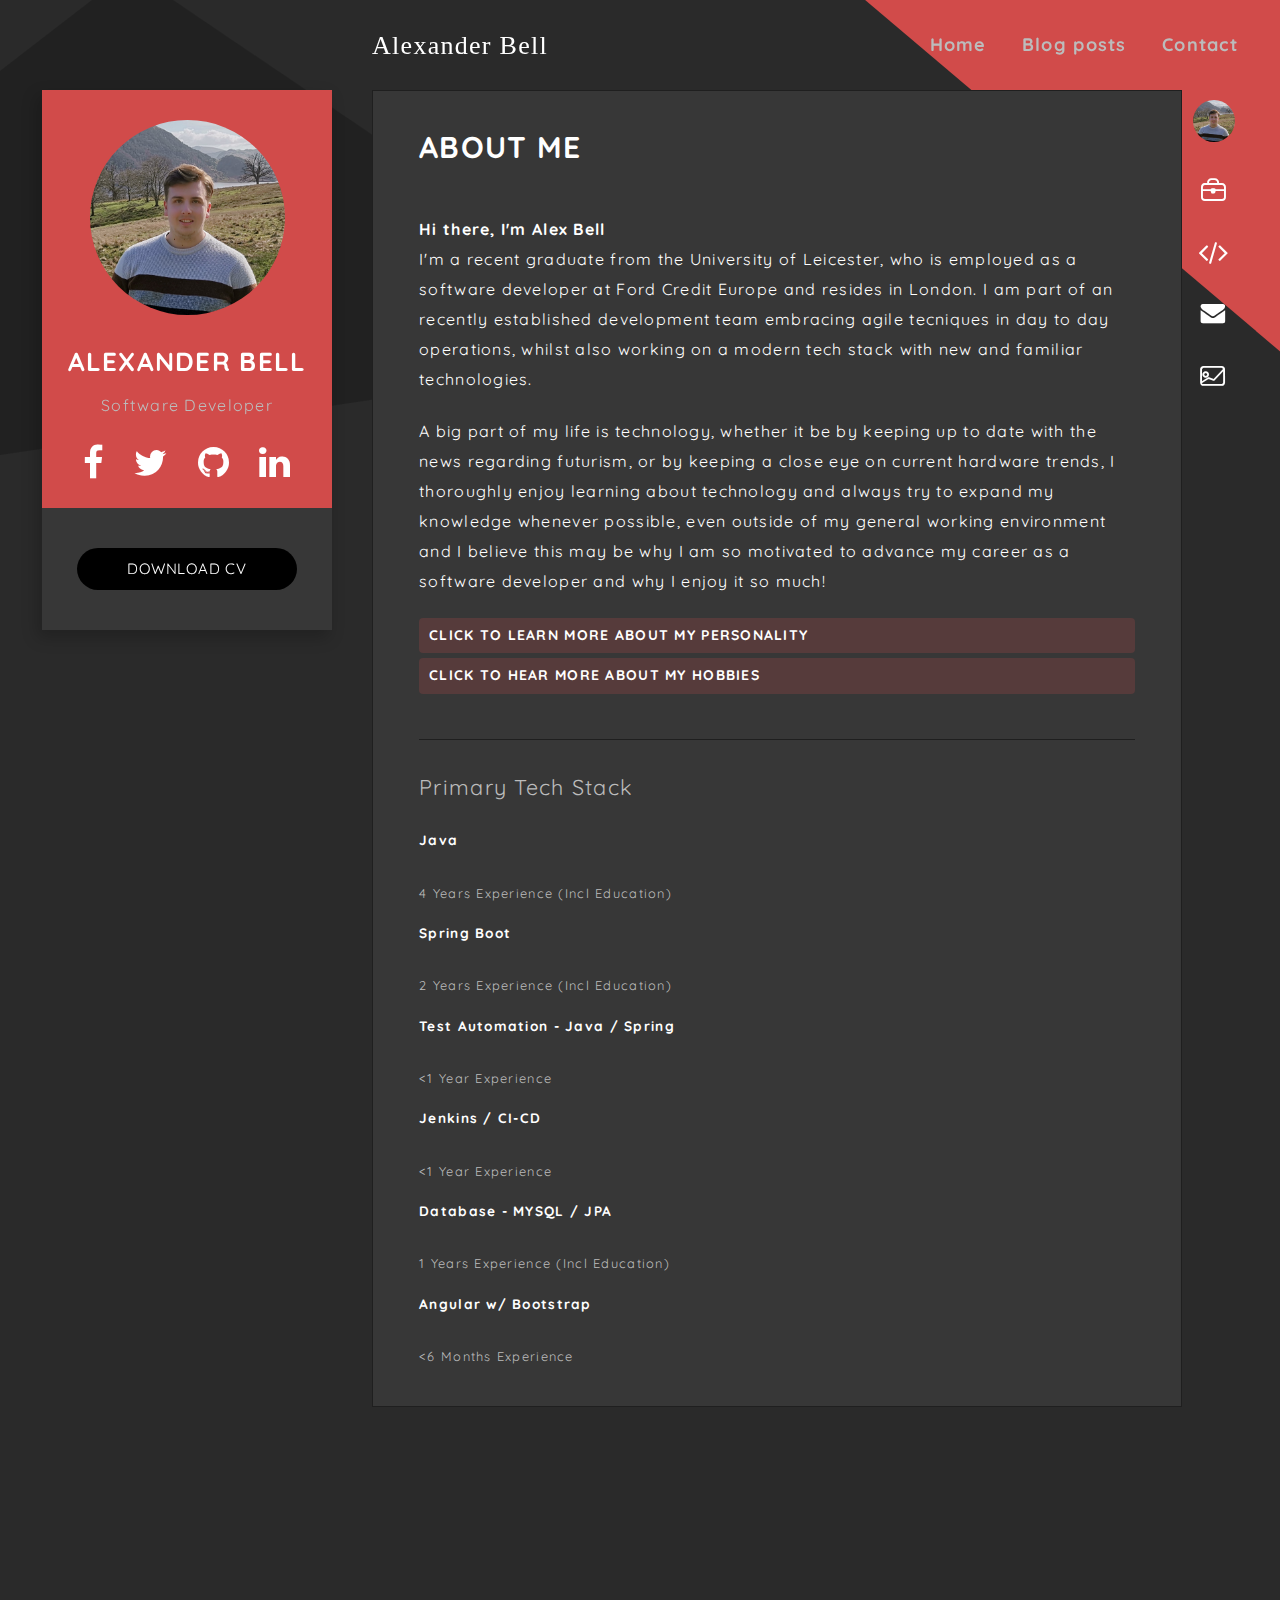
==== commit b79ec668: "Changed technologies" ====
--- a/index.html
+++ b/index.html
@@ -152,6 +152,11 @@
 								<span class="crt-icon crt-icon-contact"></span>
 							</a>
                         </li>
+						  <li>
+                            <a href="index.html#portfolio" data-tooltip="Portfolio">
+								<span class="crt-icon crt-icon-portfolio"></span>
+							</a>
+                        </li>
                      
                     </ul>
                 </nav>
@@ -437,48 +442,68 @@
            
 
             <section class="section brd-btm padd-box">
-                            <h2 class="title-lg text-upper">Technologies Explained</h2>
+                            <h2 class="title-lg text-upper">More About Me / The Technologies I Use</h2>
 					<h3>Introduction</h3>
-					<p>My journey into the dark arts of computing started at a young age when I discovered computers and their vast capabilities. I was hooked and progressed through various languages and operating systems as I progressed through school and sixth form using home and school computers until the present day where I program competently on Linux and Microsoft Windows and have dabbled with Android and various new frameworks as they have appeared throughout the years.</p>
+					<p>My journey into the dark arts of computing started at a young age when I discovered computers and their vast capabilities. I was hooked and progressed through various languages and operating systems as I progressed through school and sixth form using home and school computers until the present day where I program competently on Linux and Microsoft Windows and have dabbled with Android and various new frameworks as they have appeared throughout the years.
+						<br><br>
+						Currently I am primarily using Windows as an operating system, however I often use Linux to manage servers and am happy to use a command line (More exposure would be beneficial), I am currently delving into Openshift and the concept of containerization which I have linked with Jenkins to spawn worker nodes on custom docker images to perform various testing functions. I'm excited to learn more about containerization as hoping to integrate this into the teams development cycle within the workplace. </p>
+                  </section>
+				 <section class="section brd-btm padd-box">
+				<h3>Agile vs Waterfall</h3>
+					<p> </p>
                   </section>
 				  
 				         <section class="section brd-btm padd-box">
 				           <h3>Java / Spring </h3>
 				           <p>Java is my language of preference and I have several years of experience especially the last 2 at university where I used Java in many projects and became comfortable with many of its advanced features such as multithreading and concurrency, networking using Java sockets and GUI using JavaFX.
 
-I have also become adept at the Spring MVC framework and have used it for Java based web applications particularly during my Year 2 group programming project. Here we created an app to allow creators to publish their online learning courses for customers to review buy and consume (Think Udemy). Where Spring security and Hibernate (Database management) were salient features which helped speed up the development process while proving a solid development model for user collaboration.</p>
+I have also become adept at the Spring framework and have used it for Java based web applications particularly during my Year 2 group programming project. Here we created an app to allow creators to publish their online learning courses for customers to review buy and consume (Think Udemy). Where Spring security and Hibernate were salient features which helped speed up the development process while proving a solid development model for user collaboration.
+							 <br><br> In my day to day development work we are heavily using the Spring ecosystem for REST API development, API Security (Spring Security / OAUTH2), Configuration Management (Spring Cloud Config Server), Spring Data (ORM) and Spring Batch.
+							 </p>
 
                   </section>
 				    <section class="section brd-btm padd-box">
 					<h3>Database / ORM</h3>
-					<p>A Level computing introduced me to relational databases and I am adept at SQL and can use MySQL to manipulate databases and perform complicated queries to extract data sets. I have recently been using a ORM variant with hibernate which has allowed me to use Java objects (POJO) to manipulate SQL databases with no direct SQL commands being needed.</p>
+					<p>A Level computing introduced me to relational databases and I am adept at SQL and can use MySQL to manipulate databases and perform complicated queries to extract data sets. I have recently been using a ORM variant with Spring data / Hibernate which has allowed me to use Java objects (POJO) to manipulate SQL relational databases with no direct SQL commands being needed.</p>
 
                   </section>
 				  
 				  <section class="section brd-btm padd-box">
-					<h3>Jenkins / CI</h3>
-					<p>Placeholder.</p>
+					<h3>CI / CD</h3>
+					<p>Within my first year in industry I have learnt the in’s and outs of CI and CD by learning Jenkins as extensively as possible and curating a dev lifecycle that provides fully automated front end/ back end test suites, static code analysis (Sonarqube) with custom set quality gates, slack notifications, approval gates and automated environment based deployment via PCF to pre-prod and prod environments. <br><br>
+In the future I am looking to increase my knowledge of PCF and fully utilise the cloud services it offers – Currently I have implemented spring cloud config server to abstract configuration from the application codebase whilst also having a secure method for secrets management. As a team we are looking to move to a micro-services-based architecture which will bring its own set of opportunities and challenges, as well as migrating to Angular as a front-end framework.  
+</p>
 
                   </section>
 				  
 				  		  <section class="section brd-btm padd-box">
 					<h3>Test Automation</h3>
-					<p>Placeholder</p>
+					<p>I have been attempting to learn and put into practice most of the stages of the testing pyramid. From end to end tests with selenium webdriver replicating user input on front end pages, to backend unit tests using a combination of JUnit and Mockito along with various other libraries to perform mocks / spies and also actions such as integration tests to test REST API’s and how they integrate with the rest of the system. Whilst dabbling in front-end tests using tools such as jasmine / karma.
+						<br><br>
+						I am now confident with the different areas of testing and can create a multitude of automated tests to ensure the system in operating as intended. As I attempt to work more on the front-end side of things, I will be creating more complex front-end tests capturing edge cases in a systematic way whilst working on identifying and improving on weaknesses within my general automated testing development.</p>
 
                   </section>
 				  
 				  	    <section class="section padd-box">
 					<h3>Other</h3>
-					<p>I am currently improving my C++ skills in advance of a module in my final year at university which requires an advanced understanding of the language. I feel I am progressing well and find the similarities with Java helpful. I have written several apps to practice various aspects of the language such as object-oriented design and networking.
+					<p>
+Visual Basic.Net (VB.Net) is a previous core competencies. It was my primary programming language at A Level and I was involved in a substantial project to make a remote server monitoring system using VB and PHP of which I was awarded a high grade and it was a great entry path to university programming.
 <br>
 						<br>
-My skills are not limited to the “backroom” of computing. I also enjoy the “customer facing” aspects and use HTML 5 with CSS. I have built a lot of web pages to facilitate back-end systems and am currently learning bootstrap for device responsive formatting of web pages, which is vital for modern applications as personal devices take over from desktop and laptop access to the Internet.
-<br>
+I am also interested in many aspects of computer use from “Big Data” and its statistical analysis for use in artificial intelligence (AI) systems (I shall be studying a module to learn about this next year); to real-time control; robotics; pattern recognition algorithms; intuitive user interfaces; etc. I also keep up with developments regarding this such as via reading futurism.com on a frequent basis. I am also an avid reader of Dev.to and Medium.com and find that alot of articles provide examples add value to my personal/professional development
+							
+							<br><br>
+						Amazon Web Services (AWS) - I have a basic knowledge of AWS and am currently taking an online course to become a certified AWS Associate. I have hosted a few websites and servers with AWS and look forward to learning more advanced features!
 						<br>
-Visual Basic.Net (VB.Net) is another of my core competencies. It was my primary programming language at A Level and I was involved in a substantial project to make a remote server monitoring system using VB and PHP of which I was awarded a high grade and it was a great entry path to university programming.
-<br>
 						<br>
-I am also interested in many aspects of computer use from “Big Data” and its statistical analysis for use in artificial intelligence (AI) systems (I shall be studying a module to learn about this next year); to real-time control; robotics; pattern recognition algorithms; intuitive user interfaces; etc. I also keep up with developments regarding this such as via reading futurism.com daily.</p>
+Google Analytics and AdWords - I have used Google AdWords as an advertising platform for many years and have had a lot of practice. I am preparing for official Google AdWords and Analytics certification.
+						<br>
+						<br>
+E-Commerce - I have previously monetized a drop-shipping e-Commerce website using Facebook ads and I am learning a great deal in the process. I have also made profits with affiliate marketing and have previously performed this with social involvement sites such as Facebook and Youtube.
+						<br>
+						<br>
+SEO - I have had a great deal of experience with search engine optimization (SEO), primarily with YouTube and Google and have studied techniques and methods to rank websites and videos high up in the search engines.
+							</p>
 
                   </section>
                   <!-- .section -->
@@ -488,7 +513,10 @@
                
                 <!-- .crt-paper-cont -->
             </div>
-			<div id="Contact" class="crt-paper-layers crt-animate">
+
+            <!-- .crt-paper -->
+        </div>
+				<div id="Contact" class="crt-paper-layers crt-animate">
 			<div class="crt-paper clearfix">
               <div class="crt-paper-cont">
 			   
@@ -510,6 +538,280 @@
             </div>
             <!-- .crt-paper -->
         </div>
+			    <div id="portfolio" class="crt-paper-layers crt-animate">
+            <div class="crt-paper clearfix">
+                <div class="crt-paper-cont paper-padd clear-mrg">
+
+                    <section class="section padd-box">
+                    <h2 class="title-lg text-upper padd-box">portfolio</h2>
+
+                    <div class="pf-wrap">
+                    <div class="pf-filter padd-box">
+                        <button data-filter="*">All Projects</button>
+                    </div><!-- .pf-filter -->
+
+                    <div class="pf-grid">
+                    <div class="pf-grid-sizer"></div><!-- used for sizing -->
+
+                    <div class="pf-grid-item github">
+                        <a class="pf-project" href="#pf-popup-1">
+                            <figure class="pf-figure">
+                                <img src="assets/images/uploads/avatar/github.png" alt="">
+                            </figure>
+
+                            <div class="pf-caption text-center">
+                                <div class="valign-table">
+                                    <div class="valign-cell">
+                                        <h2 class="pf-title text-upper">University Group Project</h2>
+
+<!--
+                                        <div class="pf-text clear-mrg">
+                                            <p>Project 1 text</p>
+                                        </div>
+-->
+
+                                        <button class="pf-btn btn btn-primary">View More</button>
+                                    </div>
+                                </div>
+                            </div>
+                        </a><!-- .pf-project -->
+
+                        <div id="pf-popup-1" class="pf-popup clearfix">
+                            <div class="pf-popup-col1">
+                                <div class="pf-popup-media cr-slider" data-init="none">
+                                
+                             
+                                </div>
+								        <div class="pf-popup-info">
+                                    <p>This was a large project undertaken by a group of seven 2nd year Computer undergraduates. The brief was to design and develop a course sharing website where authors could monetise and share their courses with customers and an admin could have an overview and moderate the system.
+										<br>
+										<br>
+The project was developed using a range of frameworks, the main one being Spring MVC which provided the base structure. However, many more technologies were used on top of this such as Spring security, Spring data, Hibernate, Bootstrap and many more. A MySQL Database was used in conjunction with the website and Hibernate was used to interact with the system as it allowed for NOSQL commands plus native SQL scripting when needed.
+										<br>
+										<br>
+Unfortunately, my project members were unwilling to help and only contributed towards the later stages of the project after nagging by myself and lecturers. Consequently, the project was not completed to the standard that I would have wished for. However, between the members who did eventually contribute, we managed to complete most of the documentation and a large amount of manual testing which was documented.
+										<br>
+										<br>
+Throughout the project I carried out all the programming and contributed a substantial amount to documentation. My colleagues completed the documentation by keeping the project backlog up to date and collaborating to finish various documents such as the sprint retrospective. Although, in many ways, I was disappointed with the result, the whole project process was a great eye opener to me. I learned a lot technically and a lot about team dynamics and the difficulty of managing team members who are not invested in a project.
+<br>
+<br>										
+I believe it was probably the most educating work I have conducted at university. It was a large project and the technical and development problem solving was basically down to me. This gave me great latitude and allowed me to literally “own” the project.
+										<br>
+										<br>
+
+The University graded my overall grade for the project at 84% which was a mark that was brought up from around 50% for the group and my individual grade for the largest worksheet which involved the bulk of the programming at 97% - Which was a great result and a fantastic reward for the hard work that was put into the project.
+<br>
+<br>
+The source code for this project is available via the link to GitHub below. If you wish to view any of the documentation then please get in touch and I can assist.</p>
+                                </div><!-- .pf-popup-info -->
+                            </div><!-- .pf-popup-col1 -->
+
+                            <div class="pf-popup-col2">
+								    <div class="pf-popup-embed">
+                                      <img src="assets/images/uploads/avatar/githubbig.png" alt="">
+                                    </div>
+									
+                          <h2 class="pf-popup-title text-upper">Second Year Group Project</h2>
+
+                               
+
+                                    <dl class="dl-horizontal">
+                                      
+
+                                        <dt>Site link:</dt>
+                                        <dd><a href="https://github.com/AlexanderBellDev/Second-year-group-project">Github Project</a></dd>
+                                    </dl>
+
+                     
+                            </div><!-- .pf-popup-col2 -->
+                        </div><!-- .pf-popup -->
+                    </div><!-- .pf-grid-item -->
+					 <div class="pf-grid-item github">
+                        <a class="pf-project" href="#pf-popup-2">
+                            <figure class="pf-figure">
+                                <img src="assets/images/uploads/avatar/github.png" alt="">
+                            </figure>
+
+                            <div class="pf-caption text-center">
+                                <div class="valign-table">
+                                    <div class="valign-cell">
+                                        <h2 class="pf-title text-upper">Hangman Java FX</h2>
+
+                                   
+                                        <button class="pf-btn btn btn-primary">View More</button>
+                                    </div>
+                                </div>
+                            </div>
+                        </a><!-- .pf-project -->
+
+                            <div id="pf-popup-2" class="pf-popup clearfix">
+                            <div class="pf-popup-col1">
+                                <div class="pf-popup-media cr-slider" data-init="none">
+                                
+                             
+                                </div>
+								        <div class="pf-popup-info">
+                                    <p>This project was the programming coursework element for the User Interfaces (UI) and Human-Computer Interaction (HCI) module. The brief was to design a multi-threaded hangman game, which included such features as: difficulty selection; text file loading; random word choosing; saving and loading the game state by serialization of the java objects; and a GUI design using JavaFX framework.
+										<br>
+										<br>
+
+The project was a reasonable success and a 2.1 grade was awarded for the application. The project introduced me into Java GUI programming using a more modern framework as opposed to Swing and I have made applications since using this framework as I believe it is a solid choice for Java programming. The project source code can be downloaded below along with the accompanying HCI report.
+
+</p>
+                                </div><!-- .pf-popup-info -->
+                            </div><!-- .pf-popup-col1 -->
+
+                            <div class="pf-popup-col2">
+								    <div class="pf-popup-embed">
+                                      <img src="assets/images/uploads/avatar/githubbig.png" alt="">
+                                    </div>
+									
+                          <h2 class="pf-popup-title text-upper">Java FX Hangman</h2>
+
+                                
+
+                                    <dl class="dl-horizontal">
+                                    
+
+                                        <dt>Site link:</dt>
+                                        <dd><a href="https://github.com/AlexanderBellDev/Hangman-Java-FX">Github Project</a></dd>
+                                    </dl>
+
+                     
+                            </div><!-- .pf-popup-col2 -->
+                        </div><!-- .pf-popup -->
+                    </div><!-- .pf-grid-item -->
+
+         
+                    </div><!-- .pf-grid -->
+						       <div class="pf-grid">
+                    <div class="pf-grid-sizer"></div><!-- used for sizing -->
+
+                    <div class="pf-grid-item github">
+                        <a class="pf-project" href="#pf-popup-3">
+                            <figure class="pf-figure">
+                                <img src="assets/images/uploads/avatar/github.png" alt="">
+                            </figure>
+
+                            <div class="pf-caption text-center">
+                                <div class="valign-table">
+                                    <div class="valign-cell">
+                                        <h2 class="pf-title text-upper">Java Chat Application</h2>
+                                        <button class="pf-btn btn btn-primary">View More</button>
+                                    </div>
+                                </div>
+                            </div>
+                        </a><!-- .pf-project -->
+
+                            <div id="pf-popup-3" class="pf-popup clearfix">
+                            <div class="pf-popup-col1">
+                                <div class="pf-popup-media cr-slider" data-init="none">
+                                
+                             
+                                </div>
+								        <div class="pf-popup-info">
+                                    <p>This program was developed as part of my second year Operating Systems and Networking module. It was developed to help represent the way operating systems use networks to communicate to each other. The software uses Java socket connections to connect an unlimited number of clients to a listening server that is multi-threaded and uses a thread pool handler to delegate a new thread to each new connection that comes in. The program also has built in exception handling to deal with connection drops and user errors. There are a select number of commands that the user can send to the server, which has a hash map coded message board, where messages can be sent to and read from.
+										<br>
+										<br>
+
+The program worked well with quite a few test cases however could have been improved with slightly more validation such as Regex and a GUI could be used with the foundations that have been set in place to deliver an attractive functioning chat messaging client and server.
+										
+										<br>
+										<br>	
+
+The source code can be viewed via Github.
+
+</p>
+                                </div><!-- .pf-popup-info -->
+                            </div><!-- .pf-popup-col1 -->
+
+                            <div class="pf-popup-col2">
+								    <div class="pf-popup-embed">
+                                      <img src="assets/images/uploads/avatar/githubbig.png" alt="">
+                                    </div>
+									
+                          <h2 class="pf-popup-title text-upper">Java Chat Application</h2>
+
+                                
+
+                                    <dl class="dl-horizontal">
+                                    
+
+                                        <dt>Site link:</dt>
+                                        <dd><a href="https://github.com/AlexanderBellDev/Java-Chat-Application">Github Project</a></dd>
+                                    </dl>
+
+                     
+                            </div><!-- .pf-popup-col2 -->
+                        </div><!-- .pf-popup -->
+                    </div><!-- .pf-grid-item -->
+					 <div class="pf-grid-item github">
+                        <a class="pf-project" href="#pf-popup-4">
+                            <figure class="pf-figure">
+                                <img src="assets/images/uploads/avatar/github.png" alt="">
+                            </figure>
+
+                            <div class="pf-caption text-center">
+                                <div class="valign-table">
+                                    <div class="valign-cell">
+                                        <h2 class="pf-title text-upper">Java 3D Train Scene</h2>
+
+                                  
+
+                                        <button class="pf-btn btn btn-primary">View More</button>
+                                    </div>
+                                </div>
+                            </div>
+                        </a><!-- .pf-project -->
+
+                         <div id="pf-popup-4" class="pf-popup clearfix">
+                            <div class="pf-popup-col1">
+                                <div class="pf-popup-media cr-slider" data-init="none">
+                                
+                             
+                                </div>
+								        <div class="pf-popup-info">
+                                    <p>The 3D project for my university second year Multimedia and Computer Graphics module was to design a 3D train scene using the Java3D framework. This framework uses the notion of scene graphs for graphics manipulation and was an interesting way of designing a scene. The code was manually typed in as Java3D does not have any GUI tools to generate the objects, properties, geometries and transformations used in the program.
+<br><br>
+Furthermore, basic lighting was applied to the geometric shapes and different textures were applied to the objects such as matte colours. Rotation interpolators were also used as part of the Java3D framework which allowed for animation of the wheels by specifying such dimensions as rotation angle and time taken. Some basic mathematics was also used in the program as translations had to be defined in terms of vectors and π for the rotation of objects.
+<br><br>
+This program was an interesting insight into designing graphics from scratch as opposed to using a modern GUI tool to automate the process, however there was a lack of documentation online for various functions of Java3D, which made the programming a tad more difficult than it should have been. I would prefer to work with a more modern and better documented framework in the future.
+</p>
+                                </div><!-- .pf-popup-info -->
+                            </div><!-- .pf-popup-col1 -->
+
+                            <div class="pf-popup-col2">
+								    <div class="pf-popup-embed">
+                                      <img src="assets/images/uploads/avatar/githubbig.png" alt="">
+                                    </div>
+									
+                          <h2 class="pf-popup-title text-upper">Java 3D Train Scene</h2>
+
+                                
+
+                                    <dl class="dl-horizontal">
+                                    
+
+                                        <dt>Site link:</dt>
+                                        <dd><a href="https://github.com/AlexanderBellDev/Java-Train-Scene">Github Project</a></dd>
+                                    </dl>
+
+                     
+                            </div><!-- .pf-popup-col2 -->
+                        </div><!-- .pf-popup -->
+                    </div><!-- .pf-grid-item -->
+
+         
+                    </div><!-- .pf-grid -->
+                    </div><!-- .pf-wrap -->
+                    </section>
+                    <!-- .section -->
+
+                </div>
+                <!-- .crt-paper-cont -->
+            </div>
+            <!-- .crt-paper -->
+        </div>
 			</div>
         <!-- .crt-paper-layers -->
 
